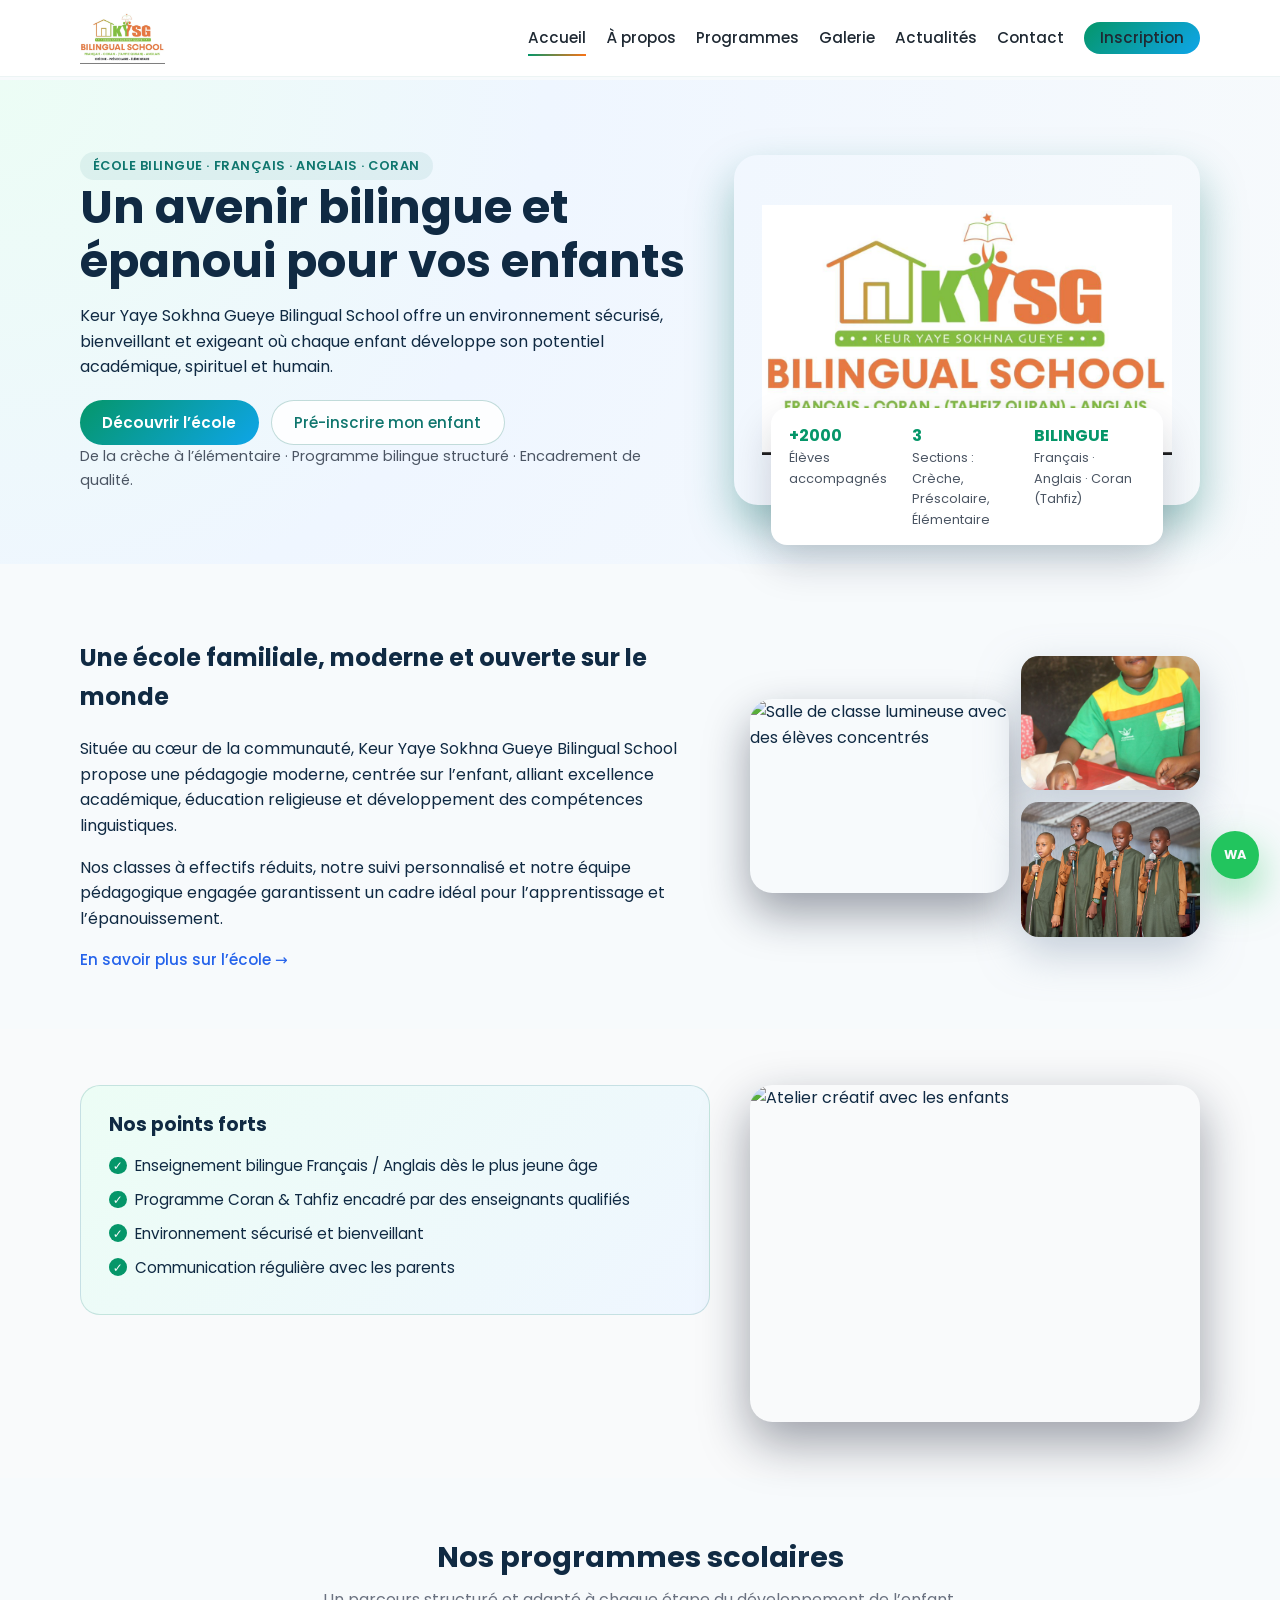
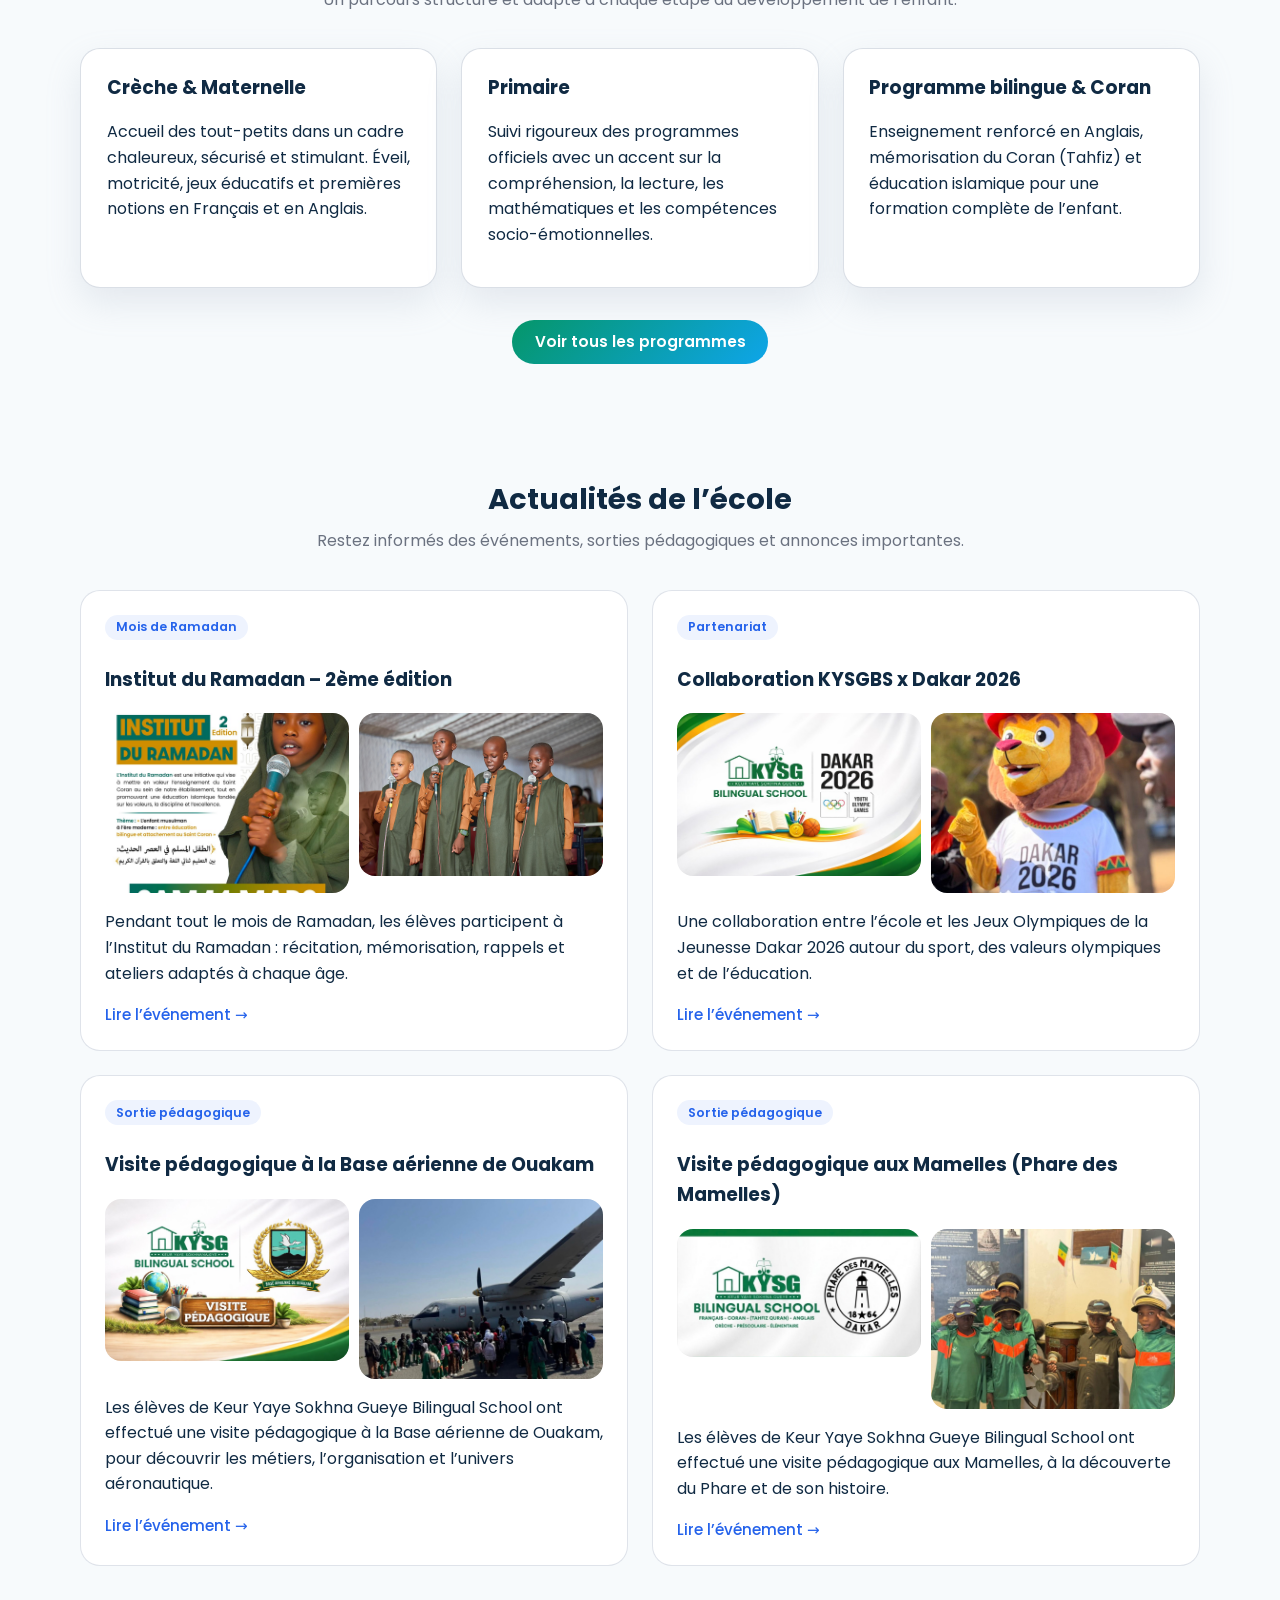
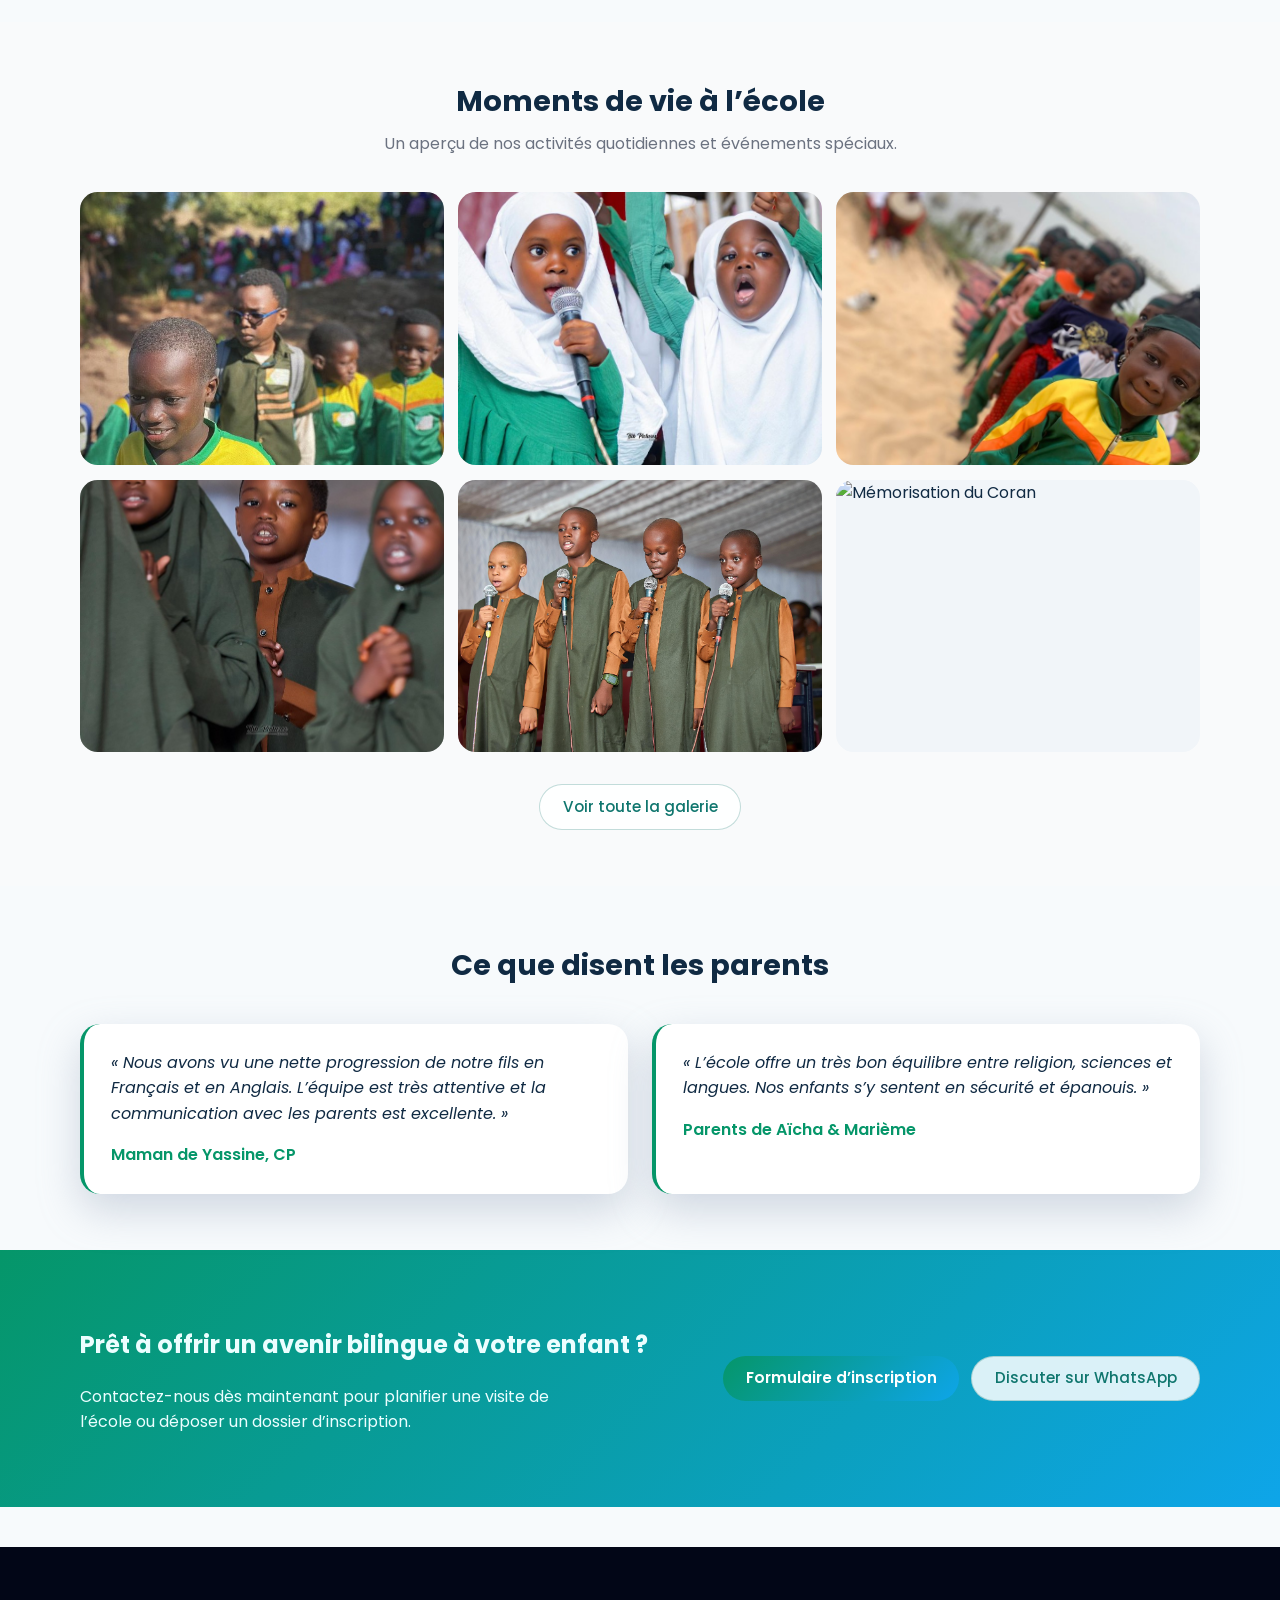
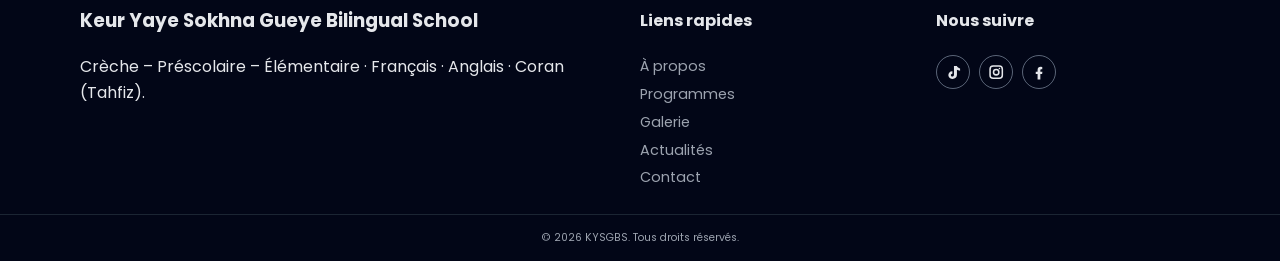
==== index.html @ 9c35659f "first commit" ====
<!DOCTYPE html>
<html lang="fr">
<head>
  <meta charset="UTF-8" />
  <meta name="viewport" content="width=device-width, initial-scale=1" />
  <title>KYSGBS - Accueil</title>
  <link rel="stylesheet" href="style.css" />
  <link rel="preconnect" href="https://fonts.googleapis.com" />
  <link rel="preconnect" href="https://fonts.gstatic.com" crossorigin />
  <link href="https://fonts.googleapis.com/css2?family=Poppins:wght@300;400;500;600;700&display=swap" rel="stylesheet" />
</head>
<body>
  <header class="site-header">
    <div class="container header-inner">
      <a href="index.html" class="logo">
        <img src="WhatsApp Image 2026-01-15 at 08.58.23.jpeg" alt="Logo Keur Yaye Sokhna Gueye Bilingual School" />
      </a>
      <button class="nav-toggle" aria-label="Ouvrir le menu principal">
        <span></span>
        <span></span>
        <span></span>
      </button>
      <nav class="main-nav">
        <ul>
          <li><a href="index.html" class="active">Accueil</a></li>
          <li><a href="about.html">À propos</a></li>
          <li><a href="programmes.html">Programmes</a></li>
          <li><a href="gallery.html">Galerie</a></li>
          <li><a href="news.html">Actualités</a></li>
          <li><a href="contact.html">Contact</a></li>
          <li><a href="contact.html#inscription" class="btn btn-small">Inscription</a></li>
        </ul>
      </nav>
    </div>
  </header>

  <main>
    <section class="hero">
      <div class="container hero-grid">
        <div class="hero-text">
          <span class="badge">École bilingue · Français · Anglais · Coran</span>
          <h1>Un avenir bilingue et épanoui pour vos enfants</h1>
          <p>
            Keur Yaye Sokhna Gueye Bilingual School offre un environnement sécurisé,
            bienveillant et exigeant où chaque enfant développe son potentiel académique,
            spirituel et humain.
          </p>
          <div class="hero-actions">
            <a href="about.html" class="btn">Découvrir l’école</a>
            <a href="contact.html#inscription" class="btn-outline">Pré-inscrire mon enfant</a>
          </div>
          <p class="hero-sub">
            De la crèche à l’élémentaire · Programme bilingue structuré · Encadrement de qualité.
          </p>
        </div>
        <div class="hero-image-card">
          <div class="hero-image"></div>
          <div class="hero-stats">
            <div>
              <strong>+2000</strong>
              <span>Élèves accompagnés</span>
            </div>
            <div>
              <strong>3</strong>
              <span>Sections : Crèche, Préscolaire, Élémentaire</span>
            </div>
            <div>
              <strong>BILINGUE</strong>
              <span>Français · Anglais · Coran (Tahfiz)</span>
            </div>
          </div>
        </div>
      </div>
    </section>

    <section class="section" id="about-preview">
      <div class="container grid-2 about-home">
        <div class="about-text">
          <h2>Une école familiale, moderne et ouverte sur le monde</h2>
          <p>
            Située au cœur de la communauté, Keur Yaye Sokhna Gueye Bilingual School propose
            une pédagogie moderne, centrée sur l’enfant, alliant excellence académique,
            éducation religieuse et développement des compétences linguistiques.
          </p>
          <p>
            Nos classes à effectifs réduits, notre suivi personnalisé et notre équipe pédagogique
            engagée garantissent un cadre idéal pour l’apprentissage et l’épanouissement.
          </p>
          <a href="about.html" class="text-link">En savoir plus sur l’école →</a>
        </div>
        <div class="about-media">
          <div class="about-photo-main">
            <img src="Vintage.png" alt="Salle de classe lumineuse avec des élèves concentrés" />
          </div>
          <div class="about-photo-stack">
            <img src="iconic.jpg" alt="Enfants jouant dans la cour de l’école" />
            <img src="conf.jpg" alt="Séance de mémorisation du Coran avec les élèves" />
          </div>
        </div>
      </div>
    </section>

    <section class="section light" id="highlights">
      <div class="container grid-2">
        <div class="highlight-card">
          <h3>Nos points forts</h3>
          <ul class="check-list">
            <li>Enseignement bilingue Français / Anglais dès le plus jeune âge</li>
            <li>Programme Coran & Tahfiz encadré par des enseignants qualifiés</li>
            <li>Environnement sécurisé et bienveillant</li>
            <li>Communication régulière avec les parents</li>
          </ul>
        </div>
        <div class="highlights-photos">
          <img src="graduation.png" alt="Atelier créatif avec les enfants" />
        </div>
      </div>
    </section>

    <section class="section" id="programmes">
      <div class="container">
        <header class="section-header">
          <h2>Nos programmes scolaires</h2>
          <p>Un parcours structuré et adapté à chaque étape du développement de l’enfant.</p>
        </header>
        <div class="cards-grid">
          <article class="card">
            <h3>Crèche & Maternelle</h3>
            <p>
              Accueil des tout-petits dans un cadre chaleureux, sécurisé et stimulant.
              Éveil, motricité, jeux éducatifs et premières notions en Français et en Anglais.
            </p>
          </article>
          <article class="card">
            <h3>Primaire</h3>
            <p>
              Suivi rigoureux des programmes officiels avec un accent sur la compréhension,
              la lecture, les mathématiques et les compétences socio-émotionnelles.
            </p>
          </article>
          <article class="card">
            <h3>Programme bilingue & Coran</h3>
            <p>
              Enseignement renforcé en Anglais, mémorisation du Coran (Tahfiz) et éducation
              islamique pour une formation complète de l’enfant.
            </p>
          </article>
        </div>
        <div class="section-cta">
          <a href="programmes.html" class="btn">Voir tous les programmes</a>
        </div>
      </div>
    </section>

    <section class="section" id="news">
      <div class="container">
        <header class="section-header">
          <h2>Actualités de l’école</h2>
          <p>Restez informés des événements, sorties pédagogiques et annonces importantes.</p>
        </header>
        <div class="news-grid" id="news-list" aria-live="polite"></div>
      </div>
    </section>

    <section class="section light" id="galerie">
      <div class="container">
        <header class="section-header">
          <h2>Moments de vie à l’école</h2>
          <p>Un aperçu de nos activités quotidiennes et événements spéciaux.</p>
        </header>
        <div class="gallery-preview gallery-preview--more">
          <figure class="gallery-card">
            <img class="gallery-img" src="assets/galerie-eleves-sortie-exterieur.png" alt="Élèves en sortie scolaire en plein air" loading="lazy" decoding="async" />
          </figure>
          <figure class="gallery-card">
            <img class="gallery-img" src="assets/galerie-recitation-conference-coran.png" alt="Récitation coranique – conférence Saint-Coran" loading="lazy" decoding="async" />
          </figure>
          <figure class="gallery-card">
            <img class="gallery-img" src="assets/galerie-eleves-sortie-plage.png" alt="Élèves lors d’une sortie à la plage" loading="lazy" decoding="async" />
          </figure>
          <figure class="gallery-card">
            <img class="gallery-img" src="assets/galerie-trois-enfants-recitation.png" alt="Trois élèves en récitation" loading="lazy" decoding="async" />
          </figure>
          <figure class="gallery-card">
            <img class="gallery-img" src="conf.jpg" alt="Séance Coran à KYSGBS" loading="lazy" decoding="async" />
          </figure>
          <figure class="gallery-card">
            <img class="gallery-img" src="one (5).png" alt="Mémorisation du Coran" loading="lazy" decoding="async" />
          </figure>
        </div>
        <div class="section-cta">
          <a href="gallery.html" class="btn-outline">Voir toute la galerie</a>
        </div>
      </div>
    </section>

    <section class="section" id="testimonials">
      <div class="container">
        <header class="section-header">
          <h2>Ce que disent les parents</h2>
        </header>
        <div class="testimonials-grid">
          <article class="testimonial">
            <p>
              « Nous avons vu une nette progression de notre fils en Français et en Anglais.
              L’équipe est très attentive et la communication avec les parents est excellente. »
            </p>
            <span class="author">Maman de Yassine, CP</span>
          </article>
          <article class="testimonial">
            <p>
              « L’école offre un très bon équilibre entre religion, sciences et langues.
              Nos enfants s’y sentent en sécurité et épanouis. »
            </p>
            <span class="author">Parents de Aïcha & Marième</span>
          </article>
        </div>
      </div>
    </section>

    <section class="section highlight" id="cta-inscription">
      <div class="container cta-flex">
        <div>
          <h2>Prêt à offrir un avenir bilingue à votre enfant&nbsp;?</h2>
          <p>
            Contactez-nous dès maintenant pour planifier une visite de l’école ou déposer un dossier
            d’inscription.
          </p>
        </div>
        <div class="cta-actions">
          <a href="contact.html#inscription" class="btn">Formulaire d’inscription</a>
          <a href="https://wa.me/221772864894" class="btn-outline" target="_blank" rel="noopener">
            Discuter sur WhatsApp
          </a>
        </div>
      </div>
    </section>
  </main>

  <footer class="site-footer">
    <div class="container footer-grid">
      <div>
        <h3>Keur Yaye Sokhna Gueye Bilingual School</h3>
        <p>
          Crèche – Préscolaire – Élémentaire · Français · Anglais · Coran (Tahfiz).
        </p>
      </div>
      <div>
        <h4>Liens rapides</h4>
        <ul class="footer-links">
          <li><a href="about.html">À propos</a></li>
          <li><a href="programmes.html">Programmes</a></li>
          <li><a href="gallery.html">Galerie</a></li>
          <li><a href="news.html">Actualités</a></li>
          <li><a href="contact.html">Contact</a></li>
        </ul>
      </div>
      <div>
        <h4>Nous suivre</h4>
        <div class="social-links">
          <a href="#" aria-label="TikTok">
            <svg viewBox="0 0 24 24" aria-hidden="true">
              <path d="M16.5 3.5c.6 1.1 1.5 2 2.5 2.7.7.5 1.4.8 2 .9v3.1c-.9-.1-1.8-.3-2.6-.7-.5-.2-1-.5-1.5-.8v6.7c0 3.2-2.4 5.4-5.7 5.4-1.3 0-2.4-.3-3.3-.9-1.4-.9-2.2-2.4-2.2-4.2 0-2.7 2-4.8 4.9-5h.4v3.1l-.2.1c-1.1.1-1.9.9-1.9 1.9 0 .6.3 1.1.7 1.4.3.2.7.3 1.2.3 1.3 0 2.2-.9 2.2-2.3V4h3.5z" />
            </svg>
          </a>
          <a href="#" aria-label="Instagram">
            <svg viewBox="0 0 24 24" aria-hidden="true">
              <path d="M8 3h8a5 5 0 0 1 5 5v8a5 5 0 0 1-5 5H8a5 5 0 0 1-5-5V8a5 5 0 0 1 5-5zm0 2a3 3 0 0 0-3 3v8a3 3 0 0 0 3 3h8a3 3 0 0 0 3-3V8a3 3 0 0 0-3-3H8zm4 2.5A4.5 4.5 0 1 1 7.5 12 4.5 4.5 0 0 1 12 7.5zm0 2A2.5 2.5 0 1 0 14.5 12 2.5 2.5 0 0 0 12 9.5zm4.25-3.25a1 1 0 1 1-1 1 1 1 0 0 1 1-1z" />
            </svg>
          </a>
          <a href="#" aria-label="Facebook">
            <svg viewBox="0 0 24 24" aria-hidden="true">
              <path d="M13.5 21.5v-7h2.3l.4-3h-2.7v-2c0-.9.3-1.5 1.6-1.5H16V5.2A20.6 20.6 0 0 0 13.9 5c-2.4 0-4 1.5-4 4.1v2.4H7.5v3h2.4v7z" />
            </svg>
          </a>
        </div>
      </div>
    </div>
    <div class="footer-bottom">
      <small>© <span id="year"></span> KYSGBS. Tous droits réservés.</small>
    </div>
  </footer>

  <a href="https://wa.me/221772864894" class="whatsapp-floating" target="_blank" rel="noopener" aria-label="WhatsApp">
    WA
  </a>

  <script src="script.js"></script>
</body>
</html>
---- style.css ----
*,
*::before,
*::after {
  box-sizing: border-box;
}

html,
body {
  margin: 0;
  padding: 0;
}

body {
  font-family: "Poppins", system-ui, -apple-system, BlinkMacSystemFont, "Segoe UI",
    sans-serif;
  color: #102a43;
  background-color: #f7fafc;
  line-height: 1.6;
}

img {
  max-width: 100%;
  display: block;
}

a {
  color: inherit;
  text-decoration: none;
}

.container {
  width: min(1120px, 100% - 3rem);
  margin-inline: auto;
}

.site-header {
  position: fixed;
  inset-inline: 0;
  top: 0;
  z-index: 50;
  background: rgba(255, 255, 255, 0.96);
  backdrop-filter: blur(12px);
  border-bottom: 1px solid rgba(15, 118, 110, 0.08);
}

.header-inner {
  display: flex;
  align-items: center;
  justify-content: space-between;
  gap: 1.5rem;
  padding-block: 0.75rem;
}

.logo img {
  height: 52px;
  object-fit: contain;
}

.main-nav ul {
  display: flex;
  align-items: center;
  gap: 1.25rem;
  list-style: none;
  margin: 0;
  padding: 0;
}

.main-nav a {
  font-size: 0.95rem;
  font-weight: 500;
  color: #1f2933;
  padding-block: 0.25rem;
  position: relative;
}

.main-nav a::after {
  content: "";
  position: absolute;
  left: 0;
  bottom: -0.25rem;
  width: 0;
  height: 2px;
  background: linear-gradient(90deg, #059669, #f97316);
  transition: width 0.2s ease;
}

.main-nav a:hover::after,
.main-nav a.active::after {
  width: 100%;
}

.btn {
  display: inline-flex;
  align-items: center;
  justify-content: center;
  padding: 0.6rem 1.4rem;
  border-radius: 999px;
  border: none;
  background: linear-gradient(135deg, #059669, #0ea5e9);
  color: #fff;
  font-weight: 600;
  font-size: 0.95rem;
  cursor: pointer;
  transition: transform 0.15s ease, box-shadow 0.15s ease, filter 0.15s ease;
}

.btn:hover {
  transform: translateY(-1px);
  box-shadow: 0 10px 25px rgba(15, 118, 110, 0.25);
  filter: brightness(1.03);
}

.btn-outline {
  display: inline-flex;
  align-items: center;
  justify-content: center;
  padding: 0.6rem 1.4rem;
  border-radius: 999px;
  border: 1px solid rgba(15, 118, 110, 0.25);
  background: rgba(255, 255, 255, 0.85);
  color: #0f766e;
  font-weight: 500;
  font-size: 0.95rem;
  cursor: pointer;
  transition: background 0.15s ease, color 0.15s ease, border-color 0.15s ease,
    box-shadow 0.15s ease;
}

.btn-outline:hover {
  background: #ecfdf5;
  border-color: #059669;
  box-shadow: 0 8px 18px rgba(15, 118, 110, 0.2);
}

.btn-small {
  padding-inline: 1rem;
  padding-block: 0.45rem;
  font-size: 0.85rem;
}

main {
  padding-top: 80px;
}

.hero {
  padding-block: 4.5rem 3.5rem;
  background: radial-gradient(circle at top left, #ecfdf5 0, #eff6ff 40%, #f7fafc 100%);
}

.hero-grid {
  display: grid;
  grid-template-columns: minmax(0, 1.3fr) minmax(0, 1fr);
  gap: 3rem;
  align-items: center;
}

.hero-text h1 {
  font-size: clamp(2.1rem, 3vw + 1rem, 2.9rem);
  line-height: 1.15;
  margin: 0 0 1rem;
}

.hero-text p {
  margin: 0 0 1rem;
}

.badge {
  display: inline-flex;
  align-items: center;
  gap: 0.35rem;
  padding: 0.25rem 0.8rem;
  border-radius: 999px;
  background: rgba(15, 118, 110, 0.08);
  color: #0f766e;
  font-size: 0.8rem;
  font-weight: 600;
  text-transform: uppercase;
  letter-spacing: 0.04em;
}

.hero-actions {
  display: flex;
  flex-wrap: wrap;
  gap: 0.75rem;
  margin-top: 1.25rem;
}

.hero-sub {
  font-size: 0.9rem;
  color: #4b5563;
  margin-top: 0.75rem;
}

.hero-image-card {
  position: relative;
}

.hero-image {
  border-radius: 1.5rem;
  background-image: url("WhatsApp Image 2026-01-15 at 08.58.23.jpeg");
  background-size: 88% auto;
  background-position: center;
  background-repeat: no-repeat;
  aspect-ratio: 4 / 3;
  box-shadow: 0 22px 45px rgba(15, 118, 110, 0.4);
}

.hero-stats {
  position: absolute;
  left: 8%;
  right: 8%;
  bottom: -2.5rem;
  display: grid;
  grid-template-columns: repeat(3, minmax(0, 1fr));
  gap: 0.75rem;
  padding: 0.9rem 1.1rem;
  border-radius: 1rem;
  background: #fff;
  box-shadow: 0 18px 40px rgba(15, 23, 42, 0.18);
  font-size: 0.8rem;
}

.hero-stats strong {
  display: block;
  font-size: 1rem;
  color: #059669;
}

.hero-stats span {
  color: #4b5563;
}

.section {
  padding-block: 3.5rem;
}

.section.light {
  background: #f9fafb;
}

.section.highlight {
  background: linear-gradient(135deg, #059669, #0ea5e9);
  color: #ecfeff;
}

.section-header {
  text-align: center;
  margin-bottom: 2.25rem;
}

.section-header h2 {
  margin: 0 0 0.4rem;
  font-size: 1.8rem;
}

.section-header p {
  margin: 0;
  color: #6b7280;
}

.section.highlight .section-header p {
  color: rgba(240, 249, 255, 0.9);
}

.grid-2 {
  display: grid;
  grid-template-columns: minmax(0, 1.4fr) minmax(0, 1fr);
  gap: 2.5rem;
  align-items: start;
}

.about-home {
  align-items: center;
}

.about-text {
  order: 1;
}

.about-media {
  order: 2;
  display: grid;
  grid-template-columns: minmax(0, 1.3fr) minmax(0, 0.9fr);
  gap: 0.75rem;
  align-items: center;
}

.about-photo-main img {
  width: 100%;
  border-radius: 1.4rem;
  object-fit: cover;
  aspect-ratio: 4 / 3;
  box-shadow: 0 20px 45px rgba(15, 23, 42, 0.4);
}

.about-photo-stack {
  display: grid;
  gap: 0.75rem;
}

.about-photo-stack img {
  width: 100%;
  border-radius: 1.1rem;
  object-fit: cover;
  aspect-ratio: 4 / 3;
  box-shadow: 0 16px 40px rgba(148, 163, 184, 0.5);
}

.highlight-card {
  padding: 1.5rem 1.75rem;
  border-radius: 1.25rem;
  background: linear-gradient(135deg, #ecfdf5, #eff6ff);
  border: 1px solid rgba(15, 118, 110, 0.18);
}

.highlight-card h3 {
  margin-top: 0;
  margin-bottom: 0.9rem;
}

.check-list {
  list-style: none;
  margin: 0;
  padding: 0;
}

.check-list li {
  position: relative;
  padding-left: 1.6rem;
  margin-bottom: 0.6rem;
  font-size: 0.95rem;
}

.check-list li::before {
  content: "✓";
  position: absolute;
  left: 0;
  top: 0.15rem;
  width: 1.1rem;
  height: 1.1rem;
  border-radius: 999px;
  background: #059669;
  color: #f9fafb;
  font-size: 0.75rem;
  display: flex;
  align-items: center;
  justify-content: center;
}

.cards-grid {
  display: grid;
  grid-template-columns: repeat(3, minmax(0, 1fr));
  gap: 1.5rem;
}

.highlights-photos img {
  width: 100%;
  border-radius: 1.4rem;
  object-fit: cover;
  aspect-ratio: 4 / 3;
  box-shadow: 0 20px 50px rgba(15, 23, 42, 0.4);
}

.card {
  padding: 1.5rem 1.6rem;
  border-radius: 1.25rem;
  background: #fff;
  border: 1px solid rgba(148, 163, 184, 0.35);
  box-shadow: 0 15px 35px rgba(148, 163, 184, 0.2);
  transition: transform 0.18s ease, box-shadow 0.18s ease, border-color 0.18s ease;
}

.card:hover {
  transform: translateY(-4px);
  border-color: #059669;
  box-shadow: 0 20px 50px rgba(15, 118, 110, 0.28);
}

.card h3 {
  margin-top: 0;
  margin-bottom: 0.5rem;
}

.news-grid {
  display: grid;
  grid-template-columns: repeat(2, minmax(0, 1fr));
  gap: 1.5rem;
}

.news-card {
  padding: 1.4rem 1.5rem;
  border-radius: 1.25rem;
  background: #fff;
  border: 1px solid rgba(148, 163, 184, 0.3);
  transition: transform 0.16s ease, box-shadow 0.16s ease;
}

.news-image {
  width: 100%;
  border-radius: 1rem;
  margin: 0.65rem 0 0.85rem;
  object-fit: cover;
  max-height: 220px;
}

.news-images {
  display: grid;
  grid-template-columns: repeat(2, minmax(0, 1fr));
  gap: 0.6rem;
  margin: 0.65rem 0 0.85rem;
}

.news-images .news-image {
  margin: 0;
  max-height: 180px;
}

.news-card:hover {
  transform: translateY(-3px);
  box-shadow: 0 18px 40px rgba(148, 163, 184, 0.4);
}

.news-date {
  display: inline-flex;
  padding: 0.15rem 0.7rem;
  border-radius: 999px;
  background: rgba(37, 99, 235, 0.08);
  color: #2563eb;
  font-size: 0.78rem;
  font-weight: 600;
  margin-bottom: 0.4rem;
}

.gallery-preview {
  display: grid;
  grid-template-columns: repeat(4, minmax(0, 1fr));
  gap: 0.9rem;
}

.gallery-preview--more {
  grid-template-columns: repeat(3, minmax(0, 1fr));
}

.gallery-item {
  aspect-ratio: 4 / 3;
  border-radius: 1rem;
  background: linear-gradient(135deg, #22c55e, #0ea5e9);
  position: relative;
  overflow: hidden;
  cursor: pointer;
  transform-origin: center;
  transition: transform 0.2s ease, box-shadow 0.2s ease, filter 0.2s ease;
}

.gallery-item::after {
  content: "";
  position: absolute;
  inset: 0;
  background-image: radial-gradient(circle at 30% 20%, rgba(255, 255, 255, 0.5), transparent),
    radial-gradient(circle at 70% 80%, rgba(255, 237, 213, 0.7), transparent);
  mix-blend-mode: screen;
}

.gallery-item:hover {
  transform: translateY(-4px) scale(1.02);
  box-shadow: 0 18px 45px rgba(15, 23, 42, 0.4);
  filter: saturate(1.1);
}

.testimonials-grid {
  display: grid;
  grid-template-columns: repeat(2, minmax(0, 1fr));
  gap: 1.5rem;
}

.testimonial {
  padding: 1.6rem 1.7rem;
  border-radius: 1.25rem;
  background: #fff;
  border-left: 4px solid #059669;
  box-shadow: 0 16px 40px rgba(148, 163, 184, 0.4);
}

.testimonial p {
  margin-top: 0;
  font-style: italic;
}

.testimonial .author {
  display: block;
  margin-top: 0.6rem;
  font-weight: 600;
  color: #059669;
}

.cta-flex {
  display: flex;
  align-items: center;
  justify-content: space-between;
  gap: 1.5rem;
}

.cta-flex p {
  max-width: 32rem;
}

.cta-actions {
  display: flex;
  flex-wrap: wrap;
  gap: 0.75rem;
}

.section-cta {
  margin-top: 2rem;
  text-align: center;
}

.site-footer {
  background: #020617;
  color: #e5e7eb;
  padding-top: 2.5rem;
  margin-top: 2.5rem;
}

.footer-grid {
  display: grid;
  grid-template-columns: minmax(0, 2fr) repeat(2, minmax(0, 1fr));
  gap: 2rem;
  padding-bottom: 1.5rem;
}

.footer-links {
  list-style: none;
  padding: 0;
  margin: 0;
  font-size: 0.9rem;
}

.footer-links li + li {
  margin-top: 0.3rem;
}

.footer-links a {
  color: #9ca3af;
}

.footer-links a:hover {
  color: #f97316;
}

.social-links {
  display: flex;
  gap: 0.6rem;
}

.social-links a {
  width: 2.1rem;
  height: 2.1rem;
  border-radius: 999px;
  border: 1px solid rgba(148, 163, 184, 0.6);
  display: flex;
  align-items: center;
  justify-content: center;
  color: #e5e7eb;
  transition: background 0.15s ease, color 0.15s ease, border-color 0.15s ease;
}

.social-links a:hover {
  background: linear-gradient(135deg, #059669, #f97316);
  color: #fff;
  border-color: transparent;
}

.social-links svg {
  width: 1.15rem;
  height: 1.15rem;
  fill: currentColor;
}

.footer-bottom {
  border-top: 1px solid rgba(31, 41, 55, 0.9);
  padding-block: 0.8rem;
  text-align: center;
  font-size: 0.8rem;
  color: #9ca3af;
}

.whatsapp-floating {
  position: fixed;
  right: 1.3rem;
  bottom: 1.3rem;
  width: 3rem;
  height: 3rem;
  border-radius: 999px;
  background: #22c55e;
  color: #f9fafb;
  display: flex;
  align-items: center;
  justify-content: center;
  font-weight: 700;
  font-size: 0.8rem;
  box-shadow: 0 18px 40px rgba(34, 197, 94, 0.5);
  z-index: 60;
}

.whatsapp-floating:hover {
  filter: brightness(1.03);
}

.page-hero {
  padding-block: 4rem 2.5rem;
  background: radial-gradient(circle at top left, #ecfdf5, #eff6ff 45%, #f9fafb 100%);
}

.page-hero h1 {
  margin: 0 0 0.75rem;
  font-size: 2rem;
}

.lead {
  margin: 0;
  max-width: 38rem;
  color: #4b5563;
}

.eyebrow {
  text-transform: uppercase;
  letter-spacing: 0.14em;
  font-size: 0.76rem;
  font-weight: 600;
  color: #059669;
  margin-bottom: 0.5rem;
}

.team-grid {
  display: grid;
  grid-template-columns: repeat(4, minmax(0, 1fr));
  gap: 1.25rem;
}

.team-card {
  padding: 1.3rem 1.4rem;
  border-radius: 1.1rem;
  background: #fff;
  border: 1px solid rgba(148, 163, 184, 0.4);
}

.programme-block {
  padding: 1.7rem 1.8rem;
  border-radius: 1.25rem;
  background: #fff;
  border: 1px solid rgba(148, 163, 184, 0.4);
  box-shadow: 0 16px 40px rgba(148, 163, 184, 0.4);
  margin-bottom: 1.8rem;
}

.programme-header {
  display: flex;
  align-items: center;
  justify-content: space-between;
  gap: 1rem;
  margin-bottom: 0.8rem;
}

.programme-header h2 {
  margin: 0;
}

.tag {
  display: inline-flex;
  align-items: center;
  justify-content: center;
  padding: 0.15rem 0.7rem;
  border-radius: 999px;
  border: 1px solid rgba(37, 99, 235, 0.3);
  font-size: 0.78rem;
  color: #2563eb;
  background: rgba(239, 246, 255, 0.9);
}

.tag-accent {
  border-color: rgba(249, 115, 22, 0.65);
  color: #f97316;
  background: rgba(255, 247, 237, 0.95);
}

.bullet-list {
  list-style: disc;
  padding-left: 1.2rem;
  margin: 0.6rem 0 0;
  font-size: 0.95rem;
}

.gallery-grid {
  display: grid;
  grid-template-columns: repeat(3, minmax(0, 1fr));
  gap: 1.2rem;
}

.gallery-card {
  margin: 0;
}

.gallery-img {
  width: 100%;
  height: 100%;
  aspect-ratio: 4 / 3;
  border-radius: 1.1rem;
  background: #f1f5f9;
  position: relative;
  overflow: hidden;
  cursor: pointer;
  transition: transform 210ms ease, box-shadow 210ms ease;
  object-fit: cover;
  object-position: center;
}

.gallery-grid--full {
  grid-template-columns: repeat(auto-fill, minmax(220px, 1fr));
}

.gallery-img::after {
  content: none;
}

.gallery-img:hover {
  transform: translateY(-4px) scale(1.02);
  box-shadow: 0 22px 48px rgba(15, 23, 42, 0.45);
}

.gallery-card figcaption {
  margin-top: 0.4rem;
  font-size: 0.9rem;
  color: #4b5563;
}

.blog-layout {
  display: grid;
  grid-template-columns: minmax(0, 2.2fr) minmax(0, 1fr);
  gap: 2.25rem;
}

.blog-card {
  padding: 1.6rem 1.7rem;
  border-radius: 1.25rem;
  background: #fff;
  border: 1px solid rgba(148, 163, 184, 0.4);
  box-shadow: 0 16px 40px rgba(148, 163, 184, 0.4);
}

.blog-card + .blog-card {
  margin-top: 1.6rem;
}

.blog-card h2 {
  margin-top: 0.3rem;
  margin-bottom: 0.7rem;
}

.blog-sidebar .sidebar-card {
  padding: 1.4rem 1.5rem;
  border-radius: 1.1rem;
  background: #f9fafb;
  border: 1px dashed rgba(148, 163, 184, 0.8);
}

.contact-grid {
  display: grid;
  grid-template-columns: minmax(0, 1.25fr) minmax(0, 1fr);
  gap: 2.75rem;
  align-items: start;
}

.contact-info {
  list-style: none;
  padding: 0;
  margin: 0 0 1.2rem;
  font-size: 0.95rem;
}

.contact-info li + li {
  margin-top: 0.25rem;
}

.map-wrapper {
  border-radius: 1.1rem;
  overflow: hidden;
  margin-bottom: 1.5rem;
  box-shadow: 0 18px 40px rgba(148, 163, 184, 0.6);
}

.form {
  display: flex;
  flex-direction: column;
  gap: 0.9rem;
  margin-top: 0.8rem;
}

.form-row {
  display: grid;
  grid-template-columns: repeat(2, minmax(0, 1fr));
  gap: 0.9rem;
}

.form-field {
  display: flex;
  flex-direction: column;
  gap: 0.3rem;
}

.form-field label {
  font-size: 0.86rem;
  font-weight: 500;
  color: #4b5563;
}

input,
textarea,
select {
  font-family: inherit;
  font-size: 0.95rem;
  padding: 0.55rem 0.75rem;
  border-radius: 0.75rem;
  border: 1px solid rgba(148, 163, 184, 0.9);
  background: #f9fafb;
  outline: none;
  transition: border-color 0.15s ease, box-shadow 0.15s ease, background 0.15s ease;
}

input:focus,
textarea:focus,
select:focus {
  border-color: #0ea5e9;
  box-shadow: 0 0 0 1px rgba(14, 165, 233, 0.35);
  background: #fff;
}

.form-success {
  font-size: 0.86rem;
  color: #059669;
}

.text-link {
  font-size: 0.95rem;
  color: #2563eb;
  font-weight: 500;
}

.text-link:hover {
  color: #1d4ed8;
}

.nav-toggle {
  display: none;
  flex-direction: column;
  gap: 0.22rem;
  width: 2rem;
  height: 2rem;
  align-items: center;
  justify-content: center;
  border-radius: 999px;
  border: 1px solid rgba(148, 163, 184, 0.7);
  background: #fff;
}

.nav-toggle span {
  width: 1.1rem;
  height: 2px;
  border-radius: 999px;
  background: #111827;
  transition: transform 0.18s ease, opacity 0.18s ease;
}

.nav-toggle.is-open span:nth-child(1) {
  transform: translateY(4px) rotate(45deg);
}

.nav-toggle.is-open span:nth-child(2) {
  opacity: 0;
}

.nav-toggle.is-open span:nth-child(3) {
  transform: translateY(-4px) rotate(-45deg);
}

@media (max-width: 920px) {
  .hero-grid {
    grid-template-columns: minmax(0, 1fr);
  }

  .hero-image-card {
    max-width: 420px;
    margin-inline: auto;
    margin-top: 0.5rem;
  }

  .hero-stats {
    font-size: 0.78rem;
  }

  .grid-2 {
    grid-template-columns: minmax(0, 1fr);
  }

  .about-media {
    grid-template-columns: minmax(0, 1fr) minmax(0, 1fr);
  }

  .cards-grid {
    grid-template-columns: repeat(2, minmax(0, 1fr));
  }

  .news-grid {
    grid-template-columns: minmax(0, 1fr);
  }

  .gallery-preview {
    grid-template-columns: repeat(2, minmax(0, 1fr));
  }

  .testimonials-grid {
    grid-template-columns: minmax(0, 1fr);
  }

  .team-grid {
    grid-template-columns: repeat(2, minmax(0, 1fr));
  }

  .blog-layout {
    grid-template-columns: minmax(0, 1.8fr) minmax(0, 1.2fr);
  }

  .contact-grid {
    grid-template-columns: minmax(0, 1.4fr) minmax(0, 1.2fr);
  }
}

@media (max-width: 768px) {
  .header-inner {
    padding-block: 0.6rem;
  }

  .logo img {
    height: 46px;
  }

  .nav-toggle {
    display: flex;
  }

  .main-nav {
    position: absolute;
    right: 1.5rem;
    top: 100%;
    margin-top: 0.5rem;
    background: #ffffff;
    border-radius: 0.9rem;
    box-shadow: 0 18px 44px rgba(15, 23, 42, 0.32);
    padding: 0.65rem 0.8rem;
    opacity: 0;
    pointer-events: none;
    transform: translateY(-6px);
    transition: opacity 0.18s ease, transform 0.18s ease;
  }

  .main-nav.is-open {
    opacity: 1;
    pointer-events: auto;
    transform: translateY(0);
  }

  .main-nav ul {
    flex-direction: column;
    align-items: flex-start;
  }

  .main-nav li {
    width: 100%;
  }

  .main-nav a {
    display: block;
    width: 100%;
    padding: 0.25rem 0.4rem;
  }

  .hero {
    padding-top: 3.8rem;
  }

  .hero-grid {
    gap: 2.4rem;
  }

  .section {
    padding-block: 3rem;
  }

  .cards-grid {
    grid-template-columns: minmax(0, 1fr);
  }

  .gallery-preview {
    grid-template-columns: minmax(0, 1fr) minmax(0, 1fr);
  }

  .gallery-grid:not(.gallery-grid--full) {
    grid-template-columns: minmax(0, 1fr) minmax(0, 1fr);
  }

  .gallery-grid.gallery-grid--full {
    grid-template-columns: repeat(auto-fill, minmax(160px, 1fr));
  }

  .blog-layout {
    grid-template-columns: minmax(0, 1fr);
  }

  .blog-sidebar {
    order: -1;
  }

  .contact-grid {
    grid-template-columns: minmax(0, 1fr);
  }

  .form-row {
    grid-template-columns: minmax(0, 1fr);
  }

  .cta-flex {
    flex-direction: column;
    align-items: flex-start;
  }

  .footer-grid {
    grid-template-columns: minmax(0, 1fr) minmax(0, 1fr);
  }
}

@media (max-width: 520px) {
  .container {
    width: min(100% - 2rem, 100%);
  }

  .hero-stats {
    grid-template-columns: minmax(0, 1fr);
  }

  .gallery-preview {
    grid-template-columns: minmax(0, 1fr);
  }

  .team-grid {
    grid-template-columns: minmax(0, 1fr);
  }

  .gallery-grid:not(.gallery-grid--full) {
    grid-template-columns: minmax(0, 1fr);
  }

  .gallery-grid.gallery-grid--full {
    grid-template-columns: minmax(0, 1fr);
  }

  .footer-grid {
    grid-template-columns: minmax(0, 1fr);
  }
}
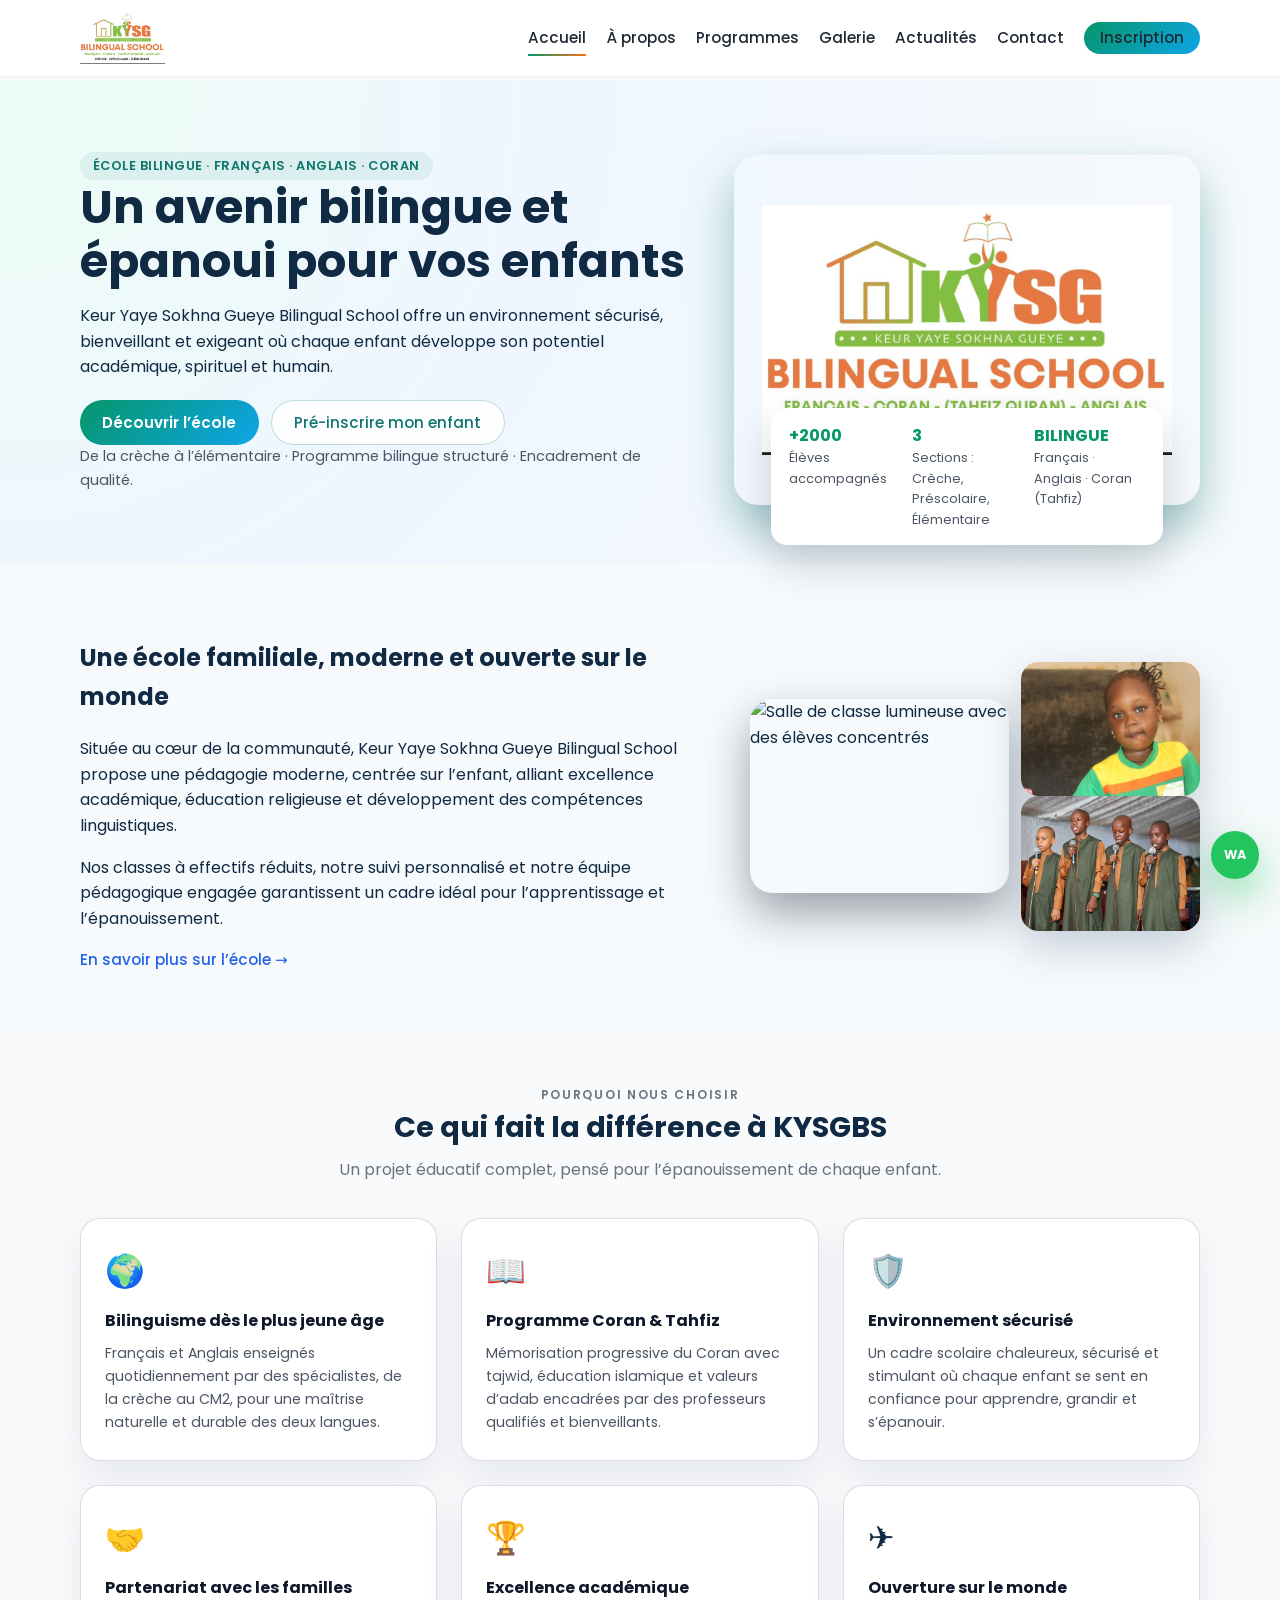
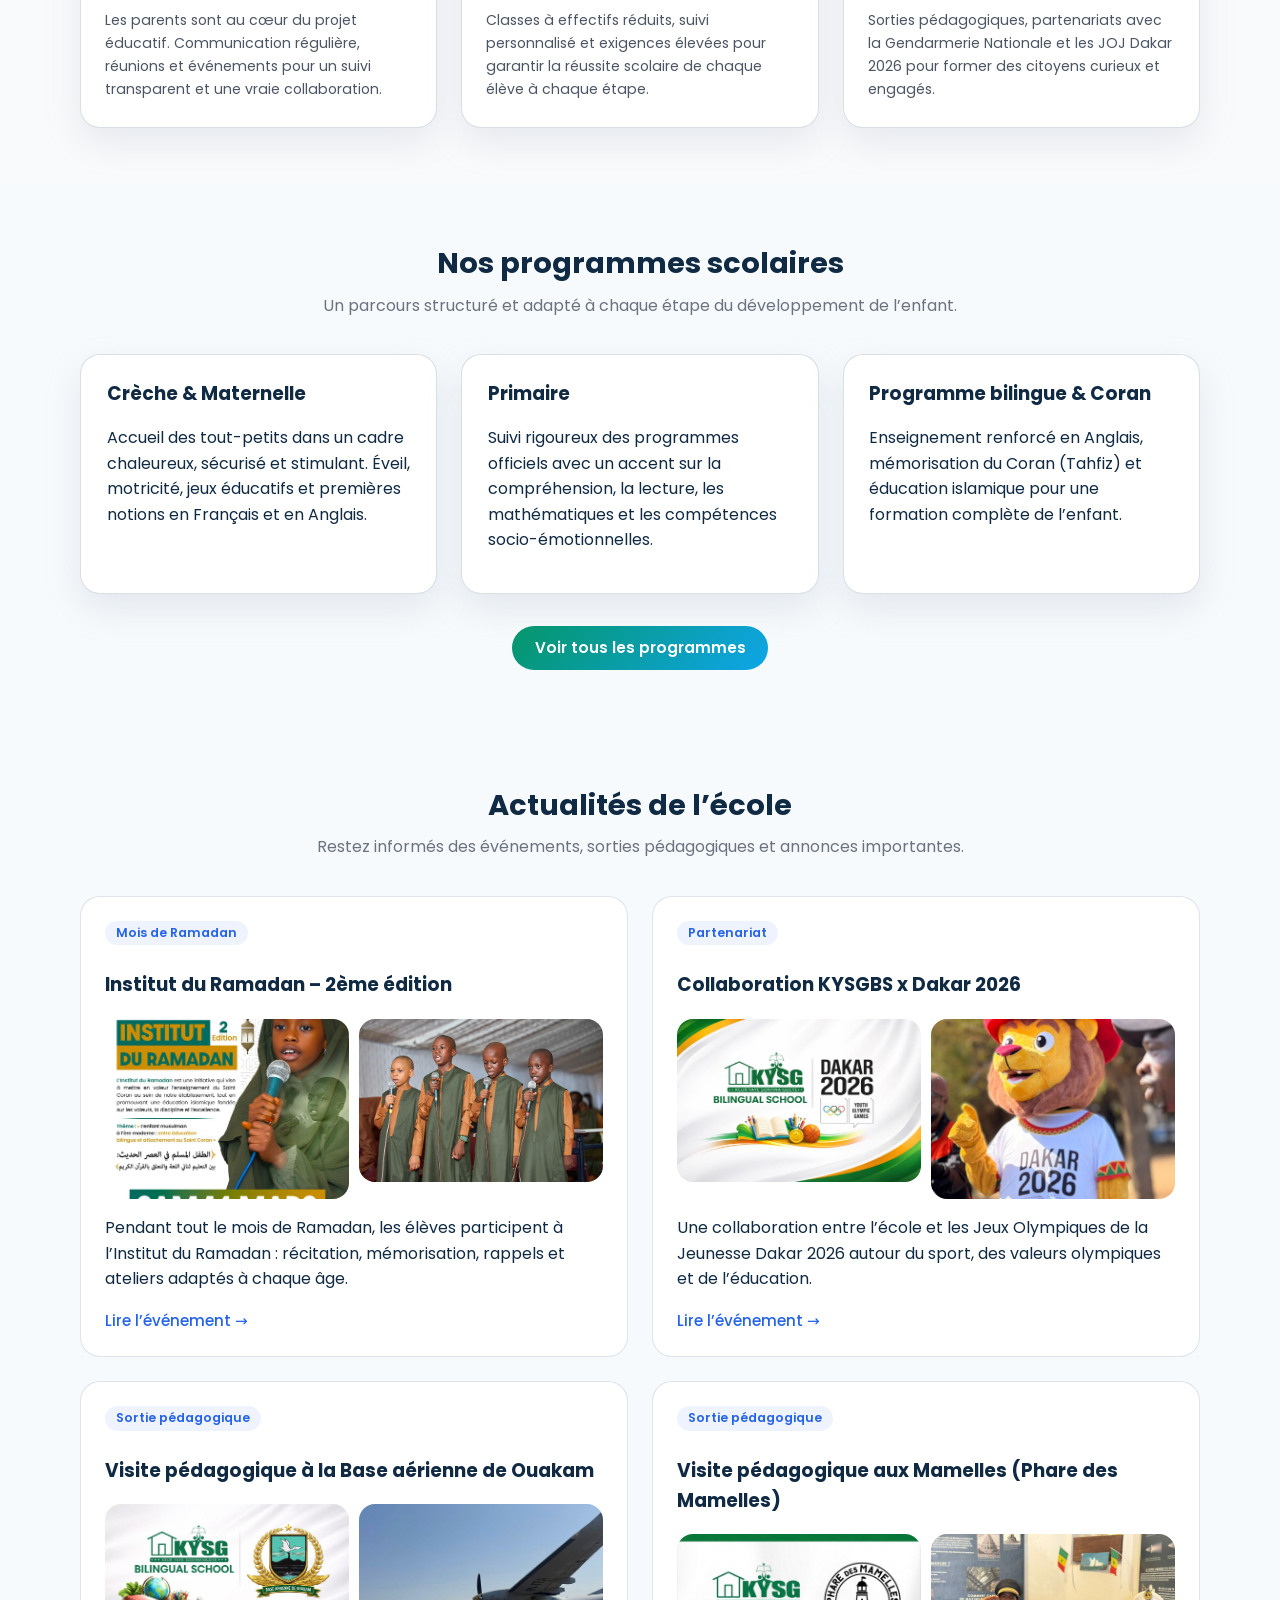
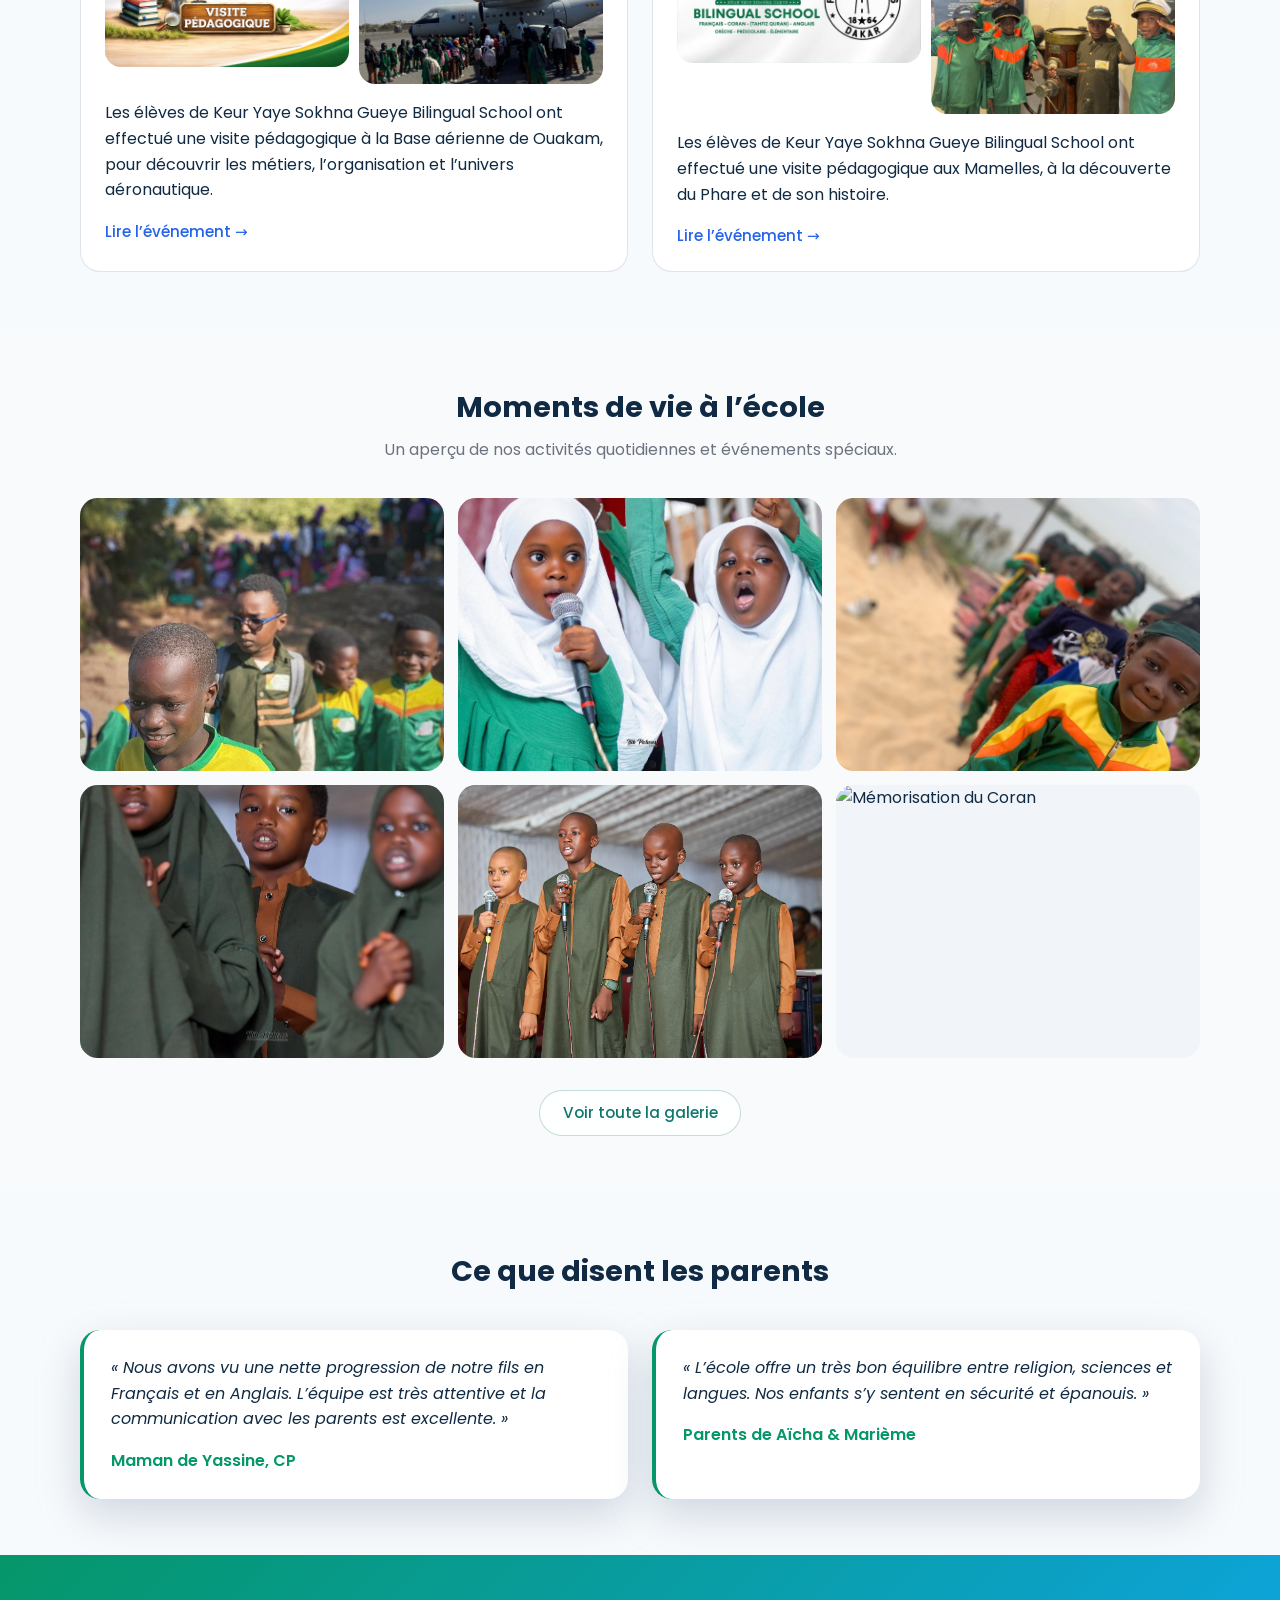
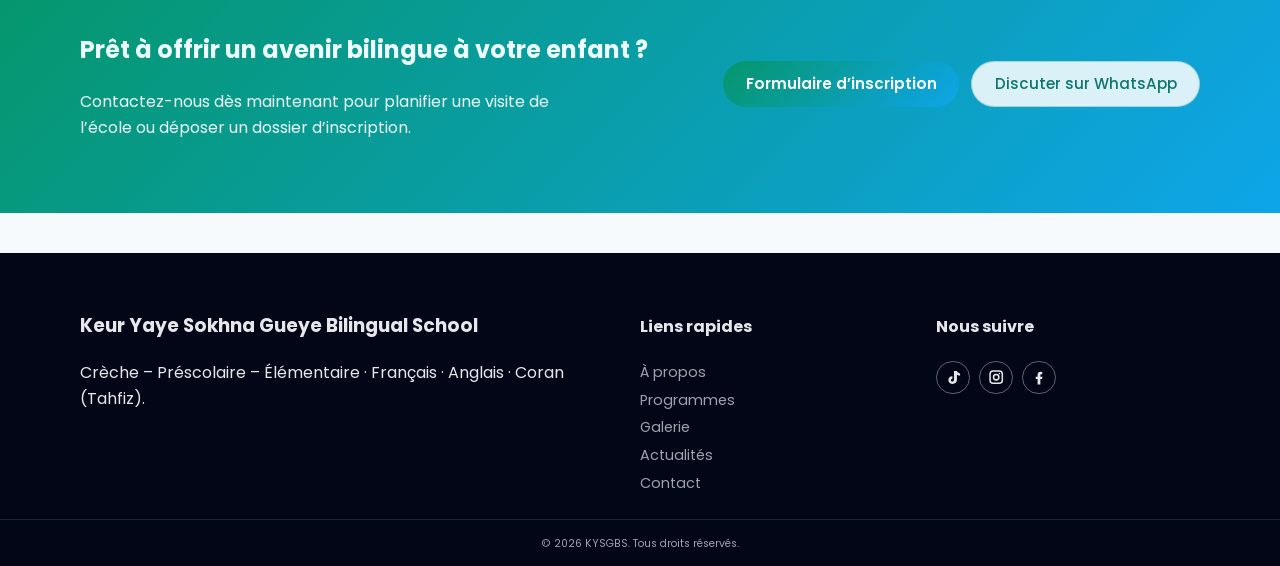
==== commit c8cc7690: "mise à jour" ====
--- a/index.html
+++ b/index.html
@@ -101,18 +101,43 @@
     </section>
 
     <section class="section light" id="highlights">
-      <div class="container grid-2">
-        <div class="highlight-card">
-          <h3>Nos points forts</h3>
-          <ul class="check-list">
-            <li>Enseignement bilingue Français / Anglais dès le plus jeune âge</li>
-            <li>Programme Coran & Tahfiz encadré par des enseignants qualifiés</li>
-            <li>Environnement sécurisé et bienveillant</li>
-            <li>Communication régulière avec les parents</li>
-          </ul>
-        </div>
-        <div class="highlights-photos">
-          <img src="graduation.png" alt="Atelier créatif avec les enfants" />
+      <div class="container">
+        <header class="section-header">
+          <p class="eyebrow">Pourquoi nous choisir</p>
+          <h2>Ce qui fait la différence à KYSGBS</h2>
+          <p>Un projet éducatif complet, pensé pour l’épanouissement de chaque enfant.</p>
+        </header>
+        <div class="highlights-grid">
+          <div class="highlight-item">
+            <div class="highlight-icon">🌍</div>
+            <h3>Bilinguisme dès le plus jeune âge</h3>
+            <p>Français et Anglais enseignés quotidiennement par des spécialistes, de la crèche au CM2, pour une maîtrise naturelle et durable des deux langues.</p>
+          </div>
+          <div class="highlight-item">
+            <div class="highlight-icon">📖</div>
+            <h3>Programme Coran & Tahfiz</h3>
+            <p>Mémorisation progressive du Coran avec tajwid, éducation islamique et valeurs d’adab encadrées par des professeurs qualifiés et bienveillants.</p>
+          </div>
+          <div class="highlight-item">
+            <div class="highlight-icon">🛡️</div>
+            <h3>Environnement sécurisé</h3>
+            <p>Un cadre scolaire chaleureux, sécurisé et stimulant où chaque enfant se sent en confiance pour apprendre, grandir et s’épanouir.</p>
+          </div>
+          <div class="highlight-item">
+            <div class="highlight-icon">🤝</div>
+            <h3>Partenariat avec les familles</h3>
+            <p>Les parents sont au cœur du projet éducatif. Communication régulière, réunions et événements pour un suivi transparent et une vraie collaboration.</p>
+          </div>
+          <div class="highlight-item">
+            <div class="highlight-icon">🏆</div>
+            <h3>Excellence académique</h3>
+            <p>Classes à effectifs réduits, suivi personnalisé et exigences élevées pour garantir la réussite scolaire de chaque élève à chaque étape.</p>
+          </div>
+          <div class="highlight-item">
+            <div class="highlight-icon">✈️</div>
+            <h3>Ouverture sur le monde</h3>
+            <p>Sorties pédagogiques, partenariats avec la Gendarmerie Nationale et les JOJ Dakar 2026 pour former des citoyens curieux et engagés.</p>
+          </div>
         </div>
       </div>
     </section>
--- a/style.css
+++ b/style.css
@@ -220,6 +220,15 @@
   font-size: 0.8rem;
 }
 
+@media (max-width: 520px) {
+  .hero-stats {
+    position: static;
+    margin-top: 1rem;
+    grid-template-columns: repeat(3, minmax(0, 1fr));
+    font-size: 0.75rem;
+  }
+}
+
 .hero-stats strong {
   display: block;
   font-size: 1rem;
@@ -293,17 +302,17 @@
   box-shadow: 0 20px 45px rgba(15, 23, 42, 0.4);
 }
 
-.about-photo-stack {
-  display: grid;
-  gap: 0.75rem;
-}
-
 .about-photo-stack img {
   width: 100%;
   border-radius: 1.1rem;
   object-fit: cover;
   aspect-ratio: 4 / 3;
   box-shadow: 0 16px 40px rgba(148, 163, 184, 0.5);
+  object-position: center top;
+}
+
+.about-photo-stack img:last-child {
+  object-position: center 15%;
 }
 
 .highlight-card {
@@ -643,6 +652,10 @@
   border-radius: 1.1rem;
   background: #fff;
   border: 1px solid rgba(148, 163, 184, 0.4);
+}
+
+.programme-block img {
+  object-position: center 15%;
 }
 
 .programme-block {
@@ -741,20 +754,125 @@
 }
 
 .blog-card {
-  padding: 1.6rem 1.7rem;
+  display: grid;
+  grid-template-columns: 280px minmax(0, 1fr);
+  gap: 0;
   border-radius: 1.25rem;
   background: #fff;
   border: 1px solid rgba(148, 163, 184, 0.4);
   box-shadow: 0 16px 40px rgba(148, 163, 184, 0.4);
+  overflow: hidden;
+  transition: transform 0.18s ease, box-shadow 0.18s ease;
+}
+
+.blog-card:hover {
+  transform: translateY(-4px);
+  box-shadow: 0 24px 56px rgba(15, 23, 42, 0.18);
 }
 
 .blog-card + .blog-card {
-  margin-top: 1.6rem;
+  margin-top: 1.8rem;
+}
+
+.blog-card .news-images {
+  grid-column: 1;
+  grid-row: 1 / 99;
+  margin: 0;
+  display: flex;
+  flex-direction: column;
+  gap: 0;
+  height: 100%;
+}
+
+.blog-card .news-images .news-image {
+  flex: 1;
+  width: 100%;
+  max-height: none;
+  height: 100%;
+  border-radius: 0;
+  object-fit: cover;
+  margin: 0;
+}
+
+.blog-card .blog-card-body {
+  padding: 1.8rem 2rem;
+  display: flex;
+  flex-direction: column;
+  justify-content: center;
+  gap: 0.6rem;
 }
 
 .blog-card h2 {
   margin-top: 0.3rem;
-  margin-bottom: 0.7rem;
+  margin-bottom: 0.5rem;
+  font-size: 1.25rem;
+  line-height: 1.3;
+}
+
+.blog-card p {
+  margin: 0;
+  color: #374151;
+  font-size: 0.95rem;
+  line-height: 1.65;
+}
+
+#all-news-list {
+  display: grid;
+  grid-template-columns: repeat(2, minmax(0, 1fr));
+  gap: 1.8rem;
+}
+
+#all-news-list .blog-card:last-child {
+  margin-bottom: 0;
+}
+
+#all-news-list .blog-card:last-child:nth-child(odd) {
+  grid-column: 1 / -1;
+  grid-template-columns: 340px minmax(0, 1fr);
+  grid-template-rows: auto;
+}
+
+#all-news-list .blog-card:last-child:nth-child(odd) .news-images {
+  height: 320px;
+  max-height: 320px;
+  flex-direction: column;
+}
+
+#all-news-list .blog-card:last-child:nth-child(odd) .news-images .news-image {
+  height: 100%;
+  max-height: 380px;
+  object-position: center;
+}
+
+#all-news-list .blog-card:last-child:nth-child(odd) .blog-card-body {
+  grid-row: 1;
+  padding: 1.8rem 2rem;
+}
+
+#all-news-list .blog-card {
+  grid-template-columns: minmax(0, 1fr);
+  grid-template-rows: 220px auto;
+  margin-top: 0;
+}
+
+#all-news-list .blog-card .news-images {
+  grid-column: 1;
+  grid-row: 1;
+  height: 220px;
+  flex-direction: row;
+  overflow: hidden;
+}
+
+#all-news-list .blog-card .news-images .news-image {
+  height: 220px;
+  max-height: 220px;
+  object-fit: cover;
+  object-position: center top;
+}
+
+#all-news-list .blog-card .blog-card-body {
+  grid-row: 2;
+  padding: 1.4rem 1.5rem;
 }
 
 .blog-sidebar .sidebar-card {
@@ -1020,6 +1138,21 @@
     order: -1;
   }
 
+  .blog-card {
+    grid-template-columns: minmax(0, 1fr);
+  }
+
+  .blog-card .news-images {
+    grid-column: 1;
+    grid-row: auto;
+    flex-direction: row;
+    height: 220px;
+  }
+
+  #all-news-list {
+    grid-template-columns: minmax(0, 1fr);
+  }
+
   .contact-grid {
     grid-template-columns: minmax(0, 1fr);
   }
@@ -1043,8 +1176,13 @@
     width: min(100% - 2rem, 100%);
   }
 
+  .hero-image {
+    background-size: contain;
+  }
+
   .hero-stats {
     grid-template-columns: minmax(0, 1fr);
+    font-size: 0.9rem;
   }
 
   .gallery-preview {
@@ -1068,3 +1206,475 @@
   }
 }
 
+
+/* ===== LIGHTBOX ===== */
+.lightbox-overlay {
+  position: fixed;
+  inset: 0;
+  z-index: 200;
+  background: rgba(0, 0, 0, 0.93);
+  display: flex;
+  align-items: center;
+  justify-content: center;
+  opacity: 0;
+  pointer-events: none;
+  transition: opacity 0.25s ease;
+}
+
+.lightbox-overlay.is-open {
+  opacity: 1;
+  pointer-events: auto;
+}
+
+.lightbox-inner {
+  position: relative;
+  display: flex;
+  align-items: center;
+  justify-content: center;
+  width: 100%;
+  height: 100%;
+  padding: 2rem 4rem;
+}
+
+.lightbox-img {
+  max-width: 100%;
+  max-height: 90vh;
+  border-radius: 0.75rem;
+  object-fit: contain;
+  box-shadow: 0 30px 80px rgba(0, 0, 0, 0.8);
+  user-select: none;
+  transition: opacity 0.2s ease;
+}
+
+.lightbox-img.is-loading {
+  opacity: 0;
+}
+
+.lightbox-caption {
+  position: absolute;
+  bottom: 1.2rem;
+  left: 50%;
+  transform: translateX(-50%);
+  color: rgba(255, 255, 255, 0.75);
+  font-size: 0.85rem;
+  text-align: center;
+  max-width: 60%;
+}
+
+.lightbox-close {
+  position: absolute;
+  top: 1rem;
+  right: 1.2rem;
+  width: 2.4rem;
+  height: 2.4rem;
+  border-radius: 999px;
+  background: rgba(255, 255, 255, 0.12);
+  border: 1px solid rgba(255, 255, 255, 0.2);
+  color: #fff;
+  font-size: 1.3rem;
+  display: flex;
+  align-items: center;
+  justify-content: center;
+  cursor: pointer;
+  transition: background 0.15s ease;
+  line-height: 1;
+}
+
+.lightbox-close:hover {
+  background: rgba(255, 255, 255, 0.25);
+}
+
+.lightbox-btn {
+  position: absolute;
+  top: 50%;
+  transform: translateY(-50%);
+  width: 2.8rem;
+  height: 2.8rem;
+  border-radius: 999px;
+  background: rgba(255, 255, 255, 0.12);
+  border: 1px solid rgba(255, 255, 255, 0.2);
+  color: #fff;
+  font-size: 1.2rem;
+  display: flex;
+  align-items: center;
+  justify-content: center;
+  cursor: pointer;
+  transition: background 0.15s ease, transform 0.15s ease;
+  user-select: none;
+}
+
+.lightbox-btn:hover {
+  background: rgba(255, 255, 255, 0.28);
+  transform: translateY(-50%) scale(1.08);
+}
+
+.lightbox-btn.prev { left: 1rem; }
+.lightbox-btn.next { right: 1rem; }
+
+.lightbox-counter {
+  position: absolute;
+  top: 1.2rem;
+  left: 50%;
+  transform: translateX(-50%);
+  color: rgba(255, 255, 255, 0.6);
+  font-size: 0.8rem;
+  font-weight: 500;
+}
+
+@media (max-width: 768px) {
+  .lightbox-inner {
+    padding: 1rem;
+  }
+
+  .lightbox-btn {
+    width: 2.2rem;
+    height: 2.2rem;
+    font-size: 1rem;
+  }
+
+  .lightbox-btn.prev { left: 0.4rem; }
+  .lightbox-btn.next { right: 0.4rem; }
+
+  .lightbox-caption {
+    max-width: 85%;
+    font-size: 0.78rem;
+  }
+}
+
+/* ===== À PROPOS — CHIFFRES CLÉS ===== */
+.about-stats-section {
+  background: linear-gradient(135deg, #059669, #0ea5e9);
+  padding-block: 2.5rem;
+}
+
+.about-stats-grid {
+  display: grid;
+  grid-template-columns: repeat(4, minmax(0, 1fr));
+  gap: 1.5rem;
+  text-align: center;
+}
+
+.about-stat strong {
+  display: block;
+  font-size: 2.4rem;
+  font-weight: 700;
+  color: #fff;
+  line-height: 1;
+  margin-bottom: 0.4rem;
+}
+
+.about-stat span {
+  font-size: 0.88rem;
+  color: rgba(255, 255, 255, 0.85);
+  font-weight: 500;
+}
+
+/* ===== À PROPOS — VALEURS ===== */
+.values-grid {
+  display: grid;
+  grid-template-columns: repeat(4, minmax(0, 1fr));
+  gap: 1.25rem;
+}
+
+.value-card {
+  padding: 1.6rem 1.4rem;
+  border-radius: 1.25rem;
+  background: #fff;
+  border: 1px solid rgba(148, 163, 184, 0.35);
+  box-shadow: 0 15px 35px rgba(148, 163, 184, 0.2);
+  text-align: center;
+  transition: transform 0.18s ease, box-shadow 0.18s ease;
+}
+
+.value-card:hover {
+  transform: translateY(-4px);
+  box-shadow: 0 22px 50px rgba(15, 118, 110, 0.2);
+}
+
+.value-icon {
+  font-size: 2.2rem;
+  margin-bottom: 0.75rem;
+}
+
+.value-card h3 {
+  margin: 0 0 0.5rem;
+  font-size: 1rem;
+  color: #059669;
+}
+
+.value-card p {
+  margin: 0;
+  font-size: 0.88rem;
+  color: #4b5563;
+  line-height: 1.6;
+}
+
+/* ===== À PROPOS — ÉQUIPE icône ===== */
+.team-icon {
+  font-size: 1.8rem;
+  margin-bottom: 0.6rem;
+}
+
+@media (max-width: 920px) {
+  .about-stats-grid {
+    grid-template-columns: repeat(2, minmax(0, 1fr));
+  }
+
+  .values-grid {
+    grid-template-columns: repeat(2, minmax(0, 1fr));
+  }
+}
+
+@media (max-width: 520px) {
+  .about-stats-grid {
+    grid-template-columns: repeat(2, minmax(0, 1fr));
+  }
+
+  .values-grid {
+    grid-template-columns: minmax(0, 1fr);
+  }
+}
+
+/* ===== HIGHLIGHTS GRID (Accueil) ===== */
+.highlights-grid {
+  display: grid;
+  grid-template-columns: repeat(3, minmax(0, 1fr));
+  gap: 1.5rem;
+  margin-top: 0.5rem;
+}
+
+.highlight-item {
+  padding: 1.6rem 1.5rem;
+  border-radius: 1.25rem;
+  background: #fff;
+  border: 1px solid rgba(148, 163, 184, 0.35);
+  box-shadow: 0 15px 35px rgba(148, 163, 184, 0.18);
+  transition: transform 0.18s ease, box-shadow 0.18s ease, border-color 0.18s ease;
+}
+
+.highlight-item:hover {
+  transform: translateY(-4px);
+  border-color: #059669;
+  box-shadow: 0 22px 50px rgba(15, 118, 110, 0.2);
+}
+
+.highlight-icon {
+  font-size: 2rem;
+  margin-bottom: 0.75rem;
+}
+
+.highlight-item h3 {
+  margin: 0 0 0.5rem;
+  font-size: 1rem;
+  color: #0f172a;
+}
+
+.highlight-item p {
+  margin: 0;
+  font-size: 0.88rem;
+  color: #4b5563;
+  line-height: 1.65;
+}
+
+@media (max-width: 920px) {
+  .highlights-grid {
+    grid-template-columns: repeat(2, minmax(0, 1fr));
+  }
+}
+
+@media (max-width: 520px) {
+  .highlights-grid {
+    grid-template-columns: minmax(0, 1fr);
+  }
+}
+
+/* ===== PROGRAMMES ===== */
+.prog-pillars {
+  display: grid;
+  grid-template-columns: repeat(3, minmax(0, 1fr));
+  gap: 1.5rem;
+}
+
+.prog-pillar {
+  padding: 2rem 1.5rem;
+  border-radius: 1.25rem;
+  background: #fff;
+  border: 1px solid rgba(148, 163, 184, 0.35);
+  box-shadow: 0 15px 35px rgba(148, 163, 184, 0.18);
+  text-align: center;
+  transition: transform 0.18s ease, box-shadow 0.18s ease;
+}
+
+.prog-pillar:hover {
+  transform: translateY(-4px);
+  box-shadow: 0 22px 50px rgba(15, 118, 110, 0.2);
+}
+
+.prog-pillar--accent {
+  background: linear-gradient(135deg, #059669, #0ea5e9);
+  border-color: transparent;
+  color: #fff;
+}
+
+.prog-pillar--accent h3,
+.prog-pillar--accent p {
+  color: #fff;
+}
+
+.prog-pillar--accent p {
+  opacity: 0.9;
+}
+
+.prog-pillar-icon {
+  font-size: 2.5rem;
+  margin-bottom: 0.75rem;
+}
+
+.prog-pillar h3 {
+  margin: 0 0 0.5rem;
+  font-size: 1.1rem;
+}
+
+.prog-pillar p {
+  margin: 0;
+  font-size: 0.88rem;
+  color: #4b5563;
+  line-height: 1.6;
+}
+
+.prog-block-alt {
+  display: grid;
+  grid-template-columns: minmax(0, 1.2fr) minmax(0, 0.8fr);
+  gap: 3rem;
+  align-items: center;
+}
+
+.prog-block-alt--reverse {
+  grid-template-columns: minmax(0, 0.8fr) minmax(0, 1.2fr);
+}
+
+.prog-block-alt--reverse .prog-block-text {
+  order: 2;
+}
+
+.prog-block-alt--reverse .prog-block-visual {
+  order: 1;
+}
+
+.prog-block-eyebrow {
+  display: flex;
+  align-items: center;
+  gap: 0.6rem;
+  margin-bottom: 0.5rem;
+}
+
+.prog-big-icon {
+  font-size: 2rem;
+}
+
+.prog-block-text h2 {
+  margin: 0.3rem 0 0.5rem;
+}
+
+.prog-block-text .tag {
+  margin-bottom: 1rem;
+  display: inline-flex;
+}
+
+.prog-block-text p {
+  margin-bottom: 0.75rem;
+}
+
+.prog-block-visual {
+  border-radius: 1.5rem;
+  overflow: hidden;
+  box-shadow: 0 24px 56px rgba(15, 23, 42, 0.25);
+}
+
+.prog-visual--green {
+  border: 3px solid #059669;
+}
+
+.prog-visual--blue {
+  border: 3px solid #0ea5e9;
+}
+
+.prog-visual-inner img {
+  width: 100%;
+  aspect-ratio: 4 / 3;
+  object-fit: cover;
+  display: block;
+}
+
+/* CORAN section spéciale */
+.prog-coran-section {
+  background: linear-gradient(135deg, #064e3b, #065f46, #0f766e);
+  color: #fff;
+  padding-block: 4rem;
+}
+
+.prog-coran-inner {
+  display: grid;
+  grid-template-columns: minmax(0, 1fr) minmax(0, 1.5fr);
+  gap: 3rem;
+  align-items: start;
+}
+
+.prog-coran-header {
+  text-align: left;
+}
+
+.prog-coran-header h2 {
+  color: #fff;
+  margin: 0.3rem 0 0.75rem;
+  font-size: 1.8rem;
+}
+
+.prog-coran-content p {
+  color: rgba(255, 255, 255, 0.88);
+  margin-bottom: 0.75rem;
+  line-height: 1.7;
+}
+
+.prog-coran-points {
+  display: grid;
+  grid-template-columns: repeat(2, minmax(0, 1fr));
+  gap: 0.6rem;
+  margin-top: 1.2rem;
+}
+
+.prog-coran-point {
+  background: rgba(255, 255, 255, 0.1);
+  border: 1px solid rgba(255, 255, 255, 0.15);
+  border-radius: 0.75rem;
+  padding: 0.65rem 0.9rem;
+  font-size: 0.88rem;
+  color: rgba(255, 255, 255, 0.92);
+}
+
+@media (max-width: 920px) {
+  .prog-pillars {
+    grid-template-columns: minmax(0, 1fr);
+  }
+
+  .prog-block-alt,
+  .prog-block-alt--reverse {
+    grid-template-columns: minmax(0, 1fr);
+  }
+
+  .prog-block-alt--reverse .prog-block-text {
+    order: 1;
+  }
+
+  .prog-block-alt--reverse .prog-block-visual {
+    order: 2;
+  }
+
+  .prog-coran-inner {
+    grid-template-columns: minmax(0, 1fr);
+  }
+
+  .prog-coran-points {
+    grid-template-columns: minmax(0, 1fr);
+  }
+}
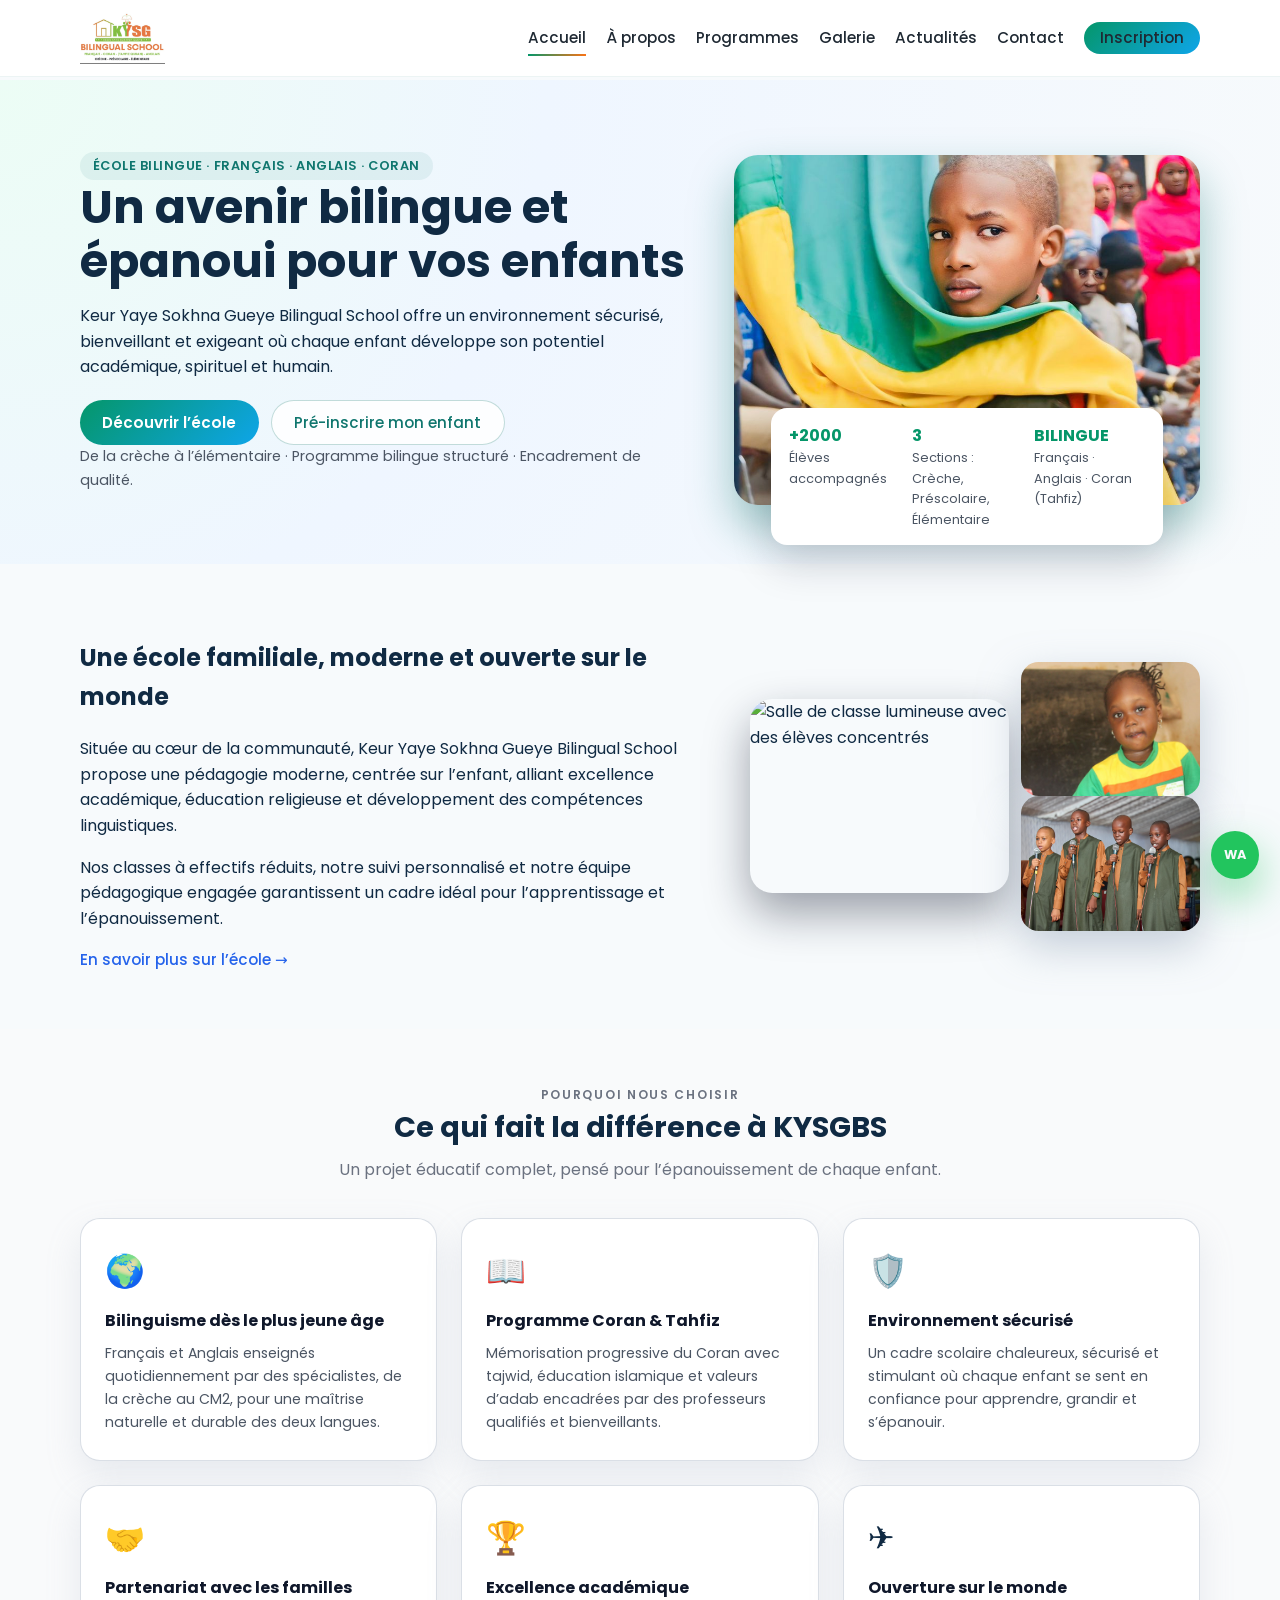
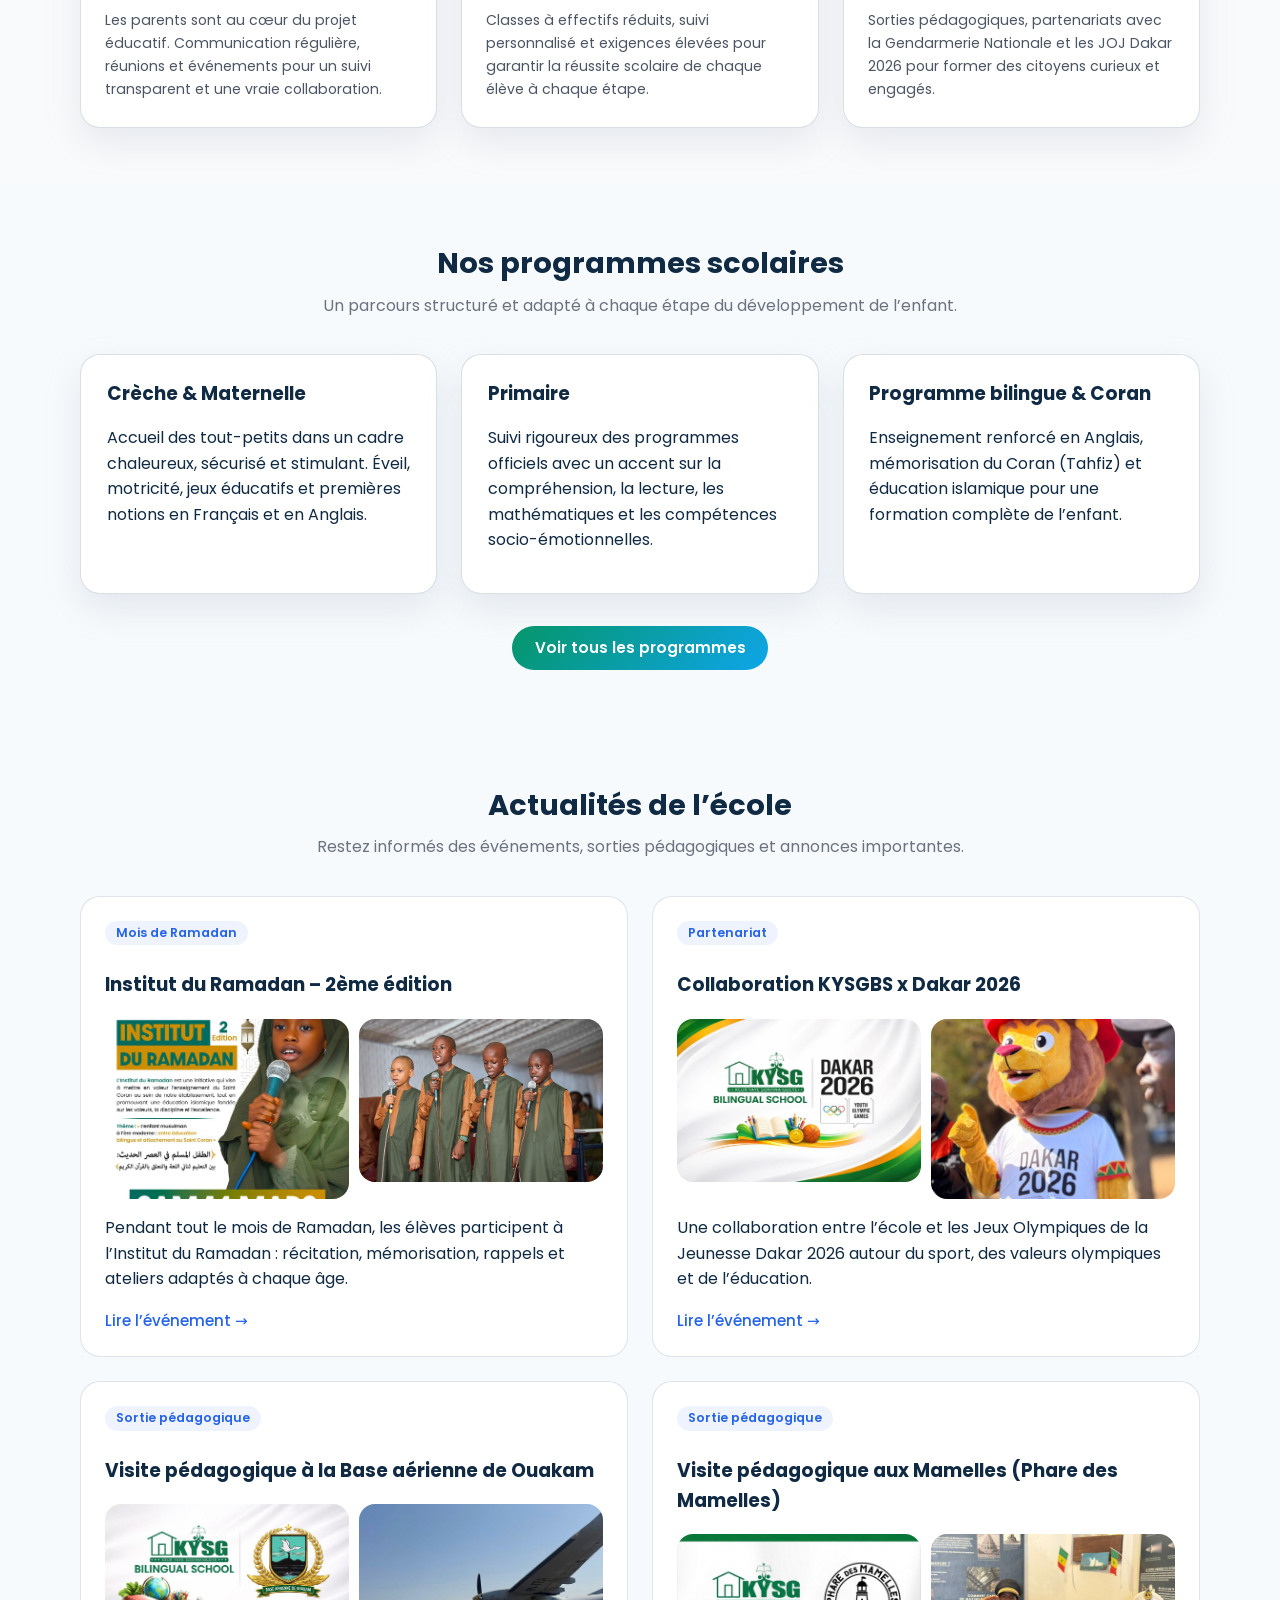
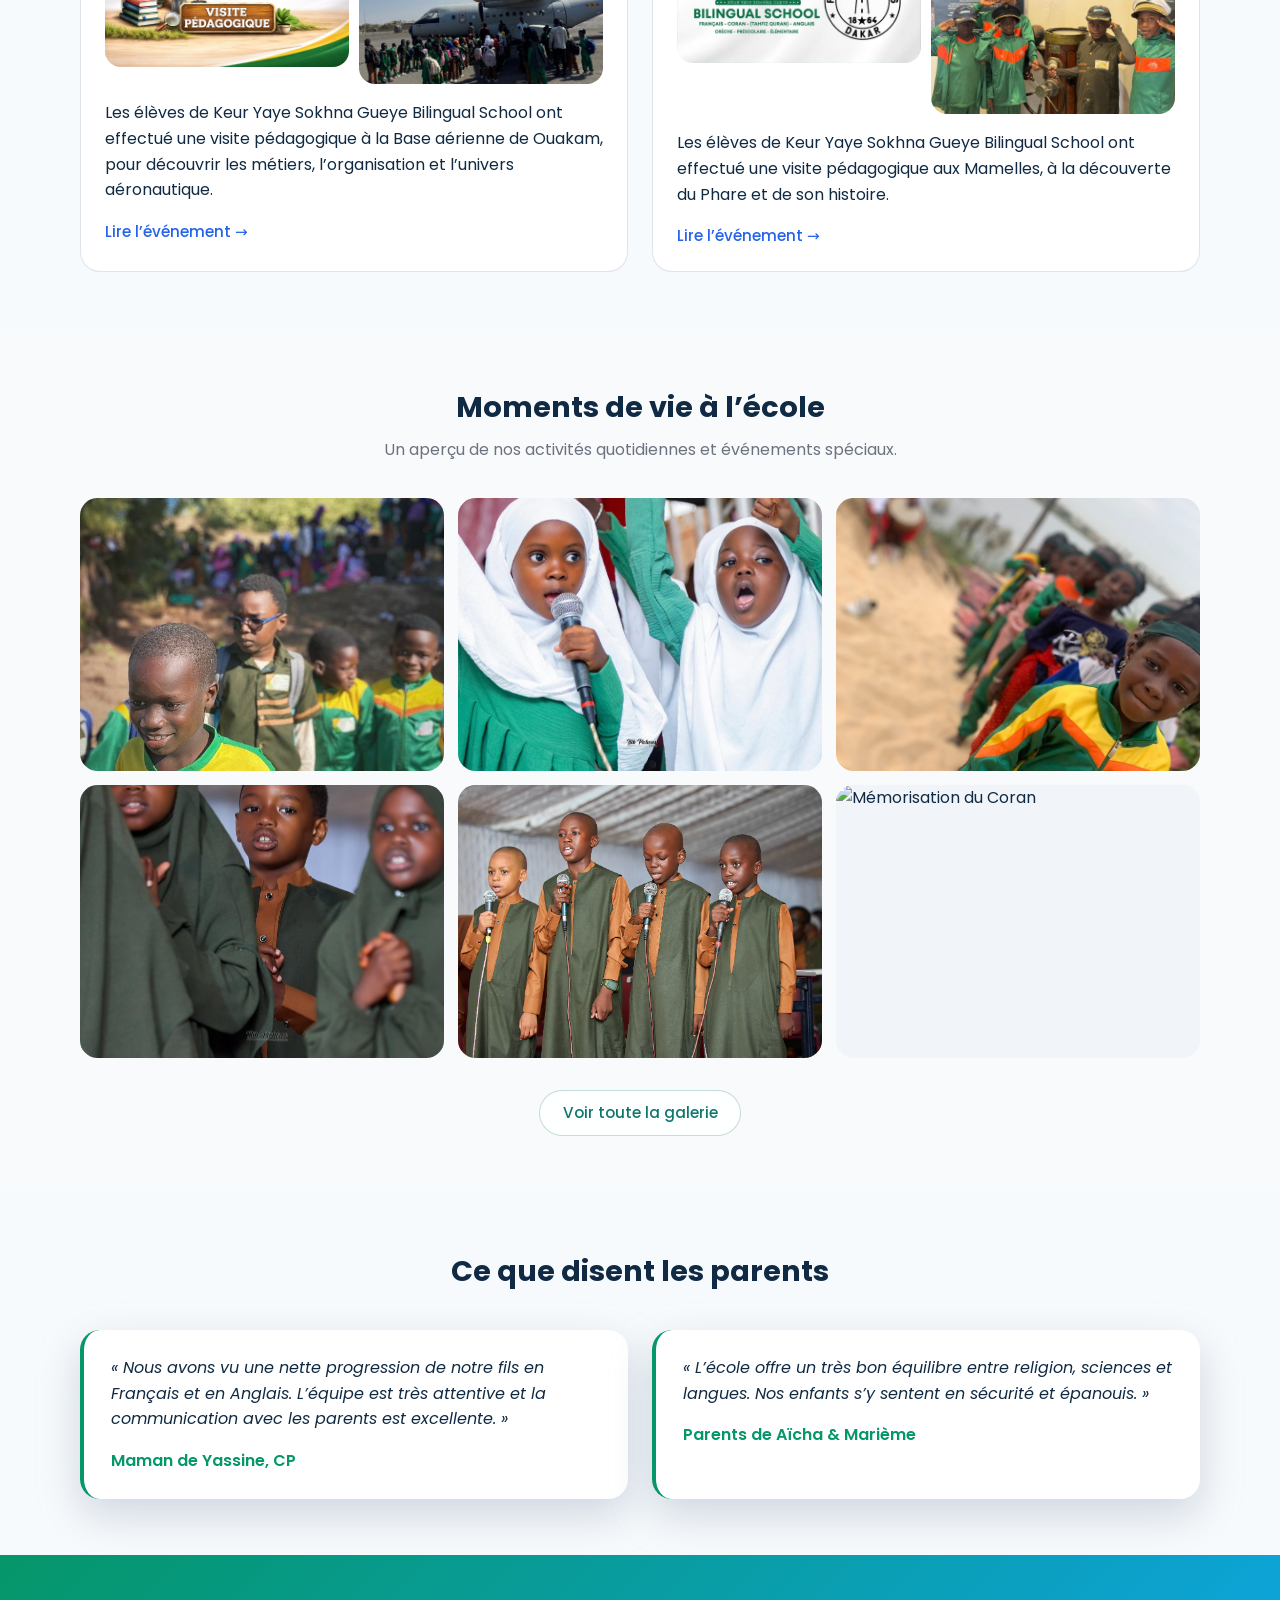
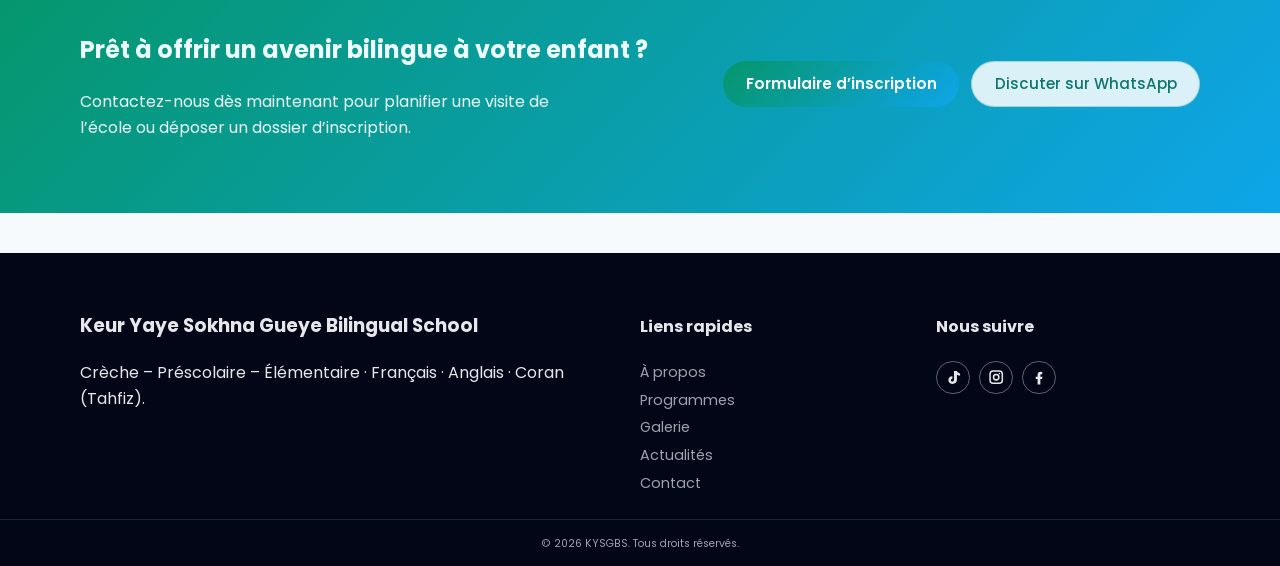
==== commit f8cb8a0b: "mise à jour" ====
--- a/index.html
+++ b/index.html
@@ -4,7 +4,19 @@
   <meta charset="UTF-8" />
   <meta name="viewport" content="width=device-width, initial-scale=1" />
   <title>KYSGBS - Accueil</title>
+  <meta name="description" content="Keur Yaye Sokhna Gueye Bilingual School — école bilingue Français, Anglais et Coran à Dakar. Crèche, préscolaire et élémentaire dans un environnement sécurisé et bienveillant." />
+  <meta name="robots" content="index, follow" />
+  <meta property="og:type" content="website" />
+  <meta property="og:title" content="KYSGBS - Accueil" />
+  <meta property="og:description" content="Keur Yaye Sokhna Gueye Bilingual School — école bilingue Français, Anglais et Coran à Dakar. Crèche, préscolaire et élémentaire dans un environnement sécurisé et bienveillant." />
+  <meta property="og:site_name" content="Keur Yaye Sokhna Gueye Bilingual School" />
+  <meta name="twitter:card" content="summary" />
+  <meta name="twitter:title" content="KYSGBS - Accueil" />
+  <meta name="twitter:description" content="Keur Yaye Sokhna Gueye Bilingual School — école bilingue Français, Anglais et Coran à Dakar. Crèche, préscolaire et élémentaire dans un environnement sécurisé et bienveillant." />
   <link rel="stylesheet" href="style.css" />
+  <link rel="icon" type="image/x-icon" href="favicon.ico" />
+  <link rel="icon" type="image/png" sizes="32x32" href="favicon.ico" />
+  <link rel="apple-touch-icon" sizes="180x180" href="apple-touch-icon.png" />
   <link rel="preconnect" href="https://fonts.googleapis.com" />
   <link rel="preconnect" href="https://fonts.gstatic.com" crossorigin />
   <link href="https://fonts.googleapis.com/css2?family=Poppins:wght@300;400;500;600;700&display=swap" rel="stylesheet" />
--- a/style.css
+++ b/style.css
@@ -197,9 +197,9 @@
 
 .hero-image {
   border-radius: 1.5rem;
-  background-image: url("WhatsApp Image 2026-01-15 at 08.58.23.jpeg");
-  background-size: 88% auto;
-  background-position: center;
+  background-image: url("img02.jpg");
+  background-size: cover;
+  background-position: center 30%;
   background-repeat: no-repeat;
   aspect-ratio: 4 / 3;
   box-shadow: 0 22px 45px rgba(15, 118, 110, 0.4);
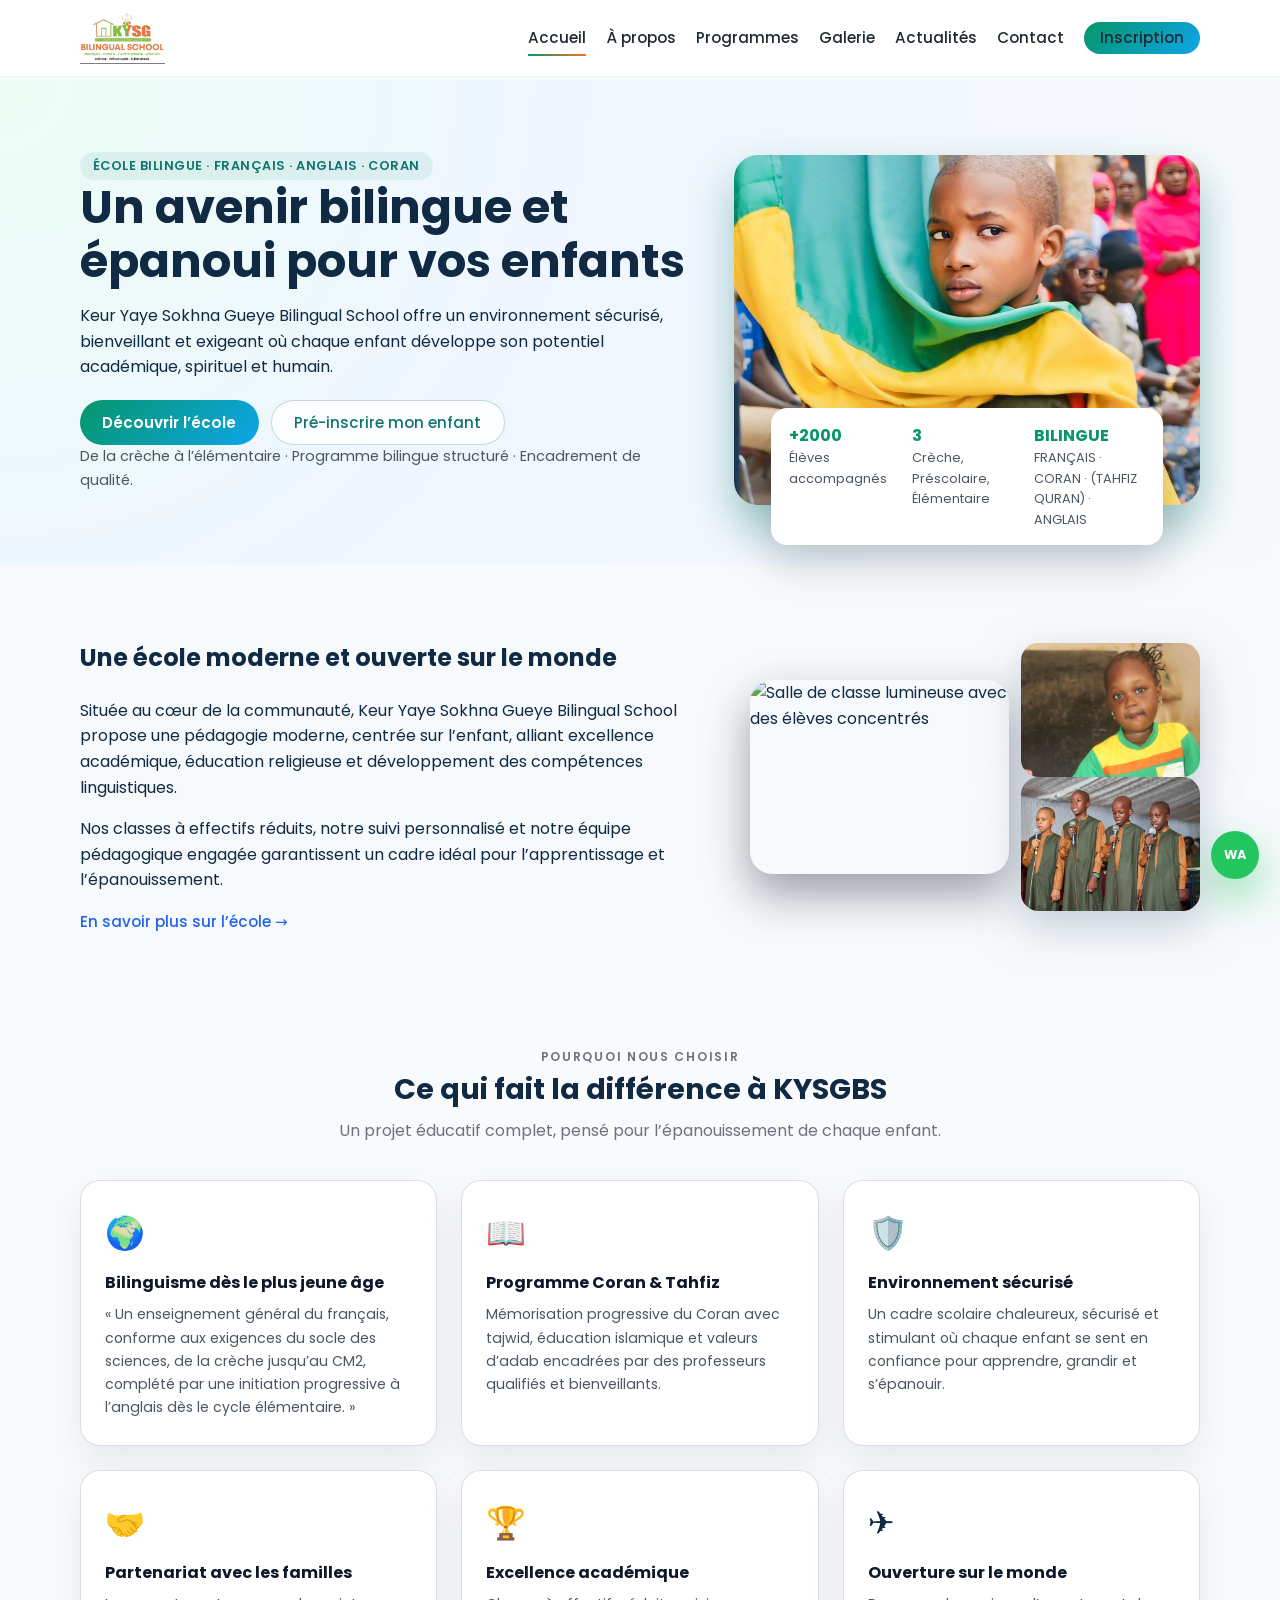
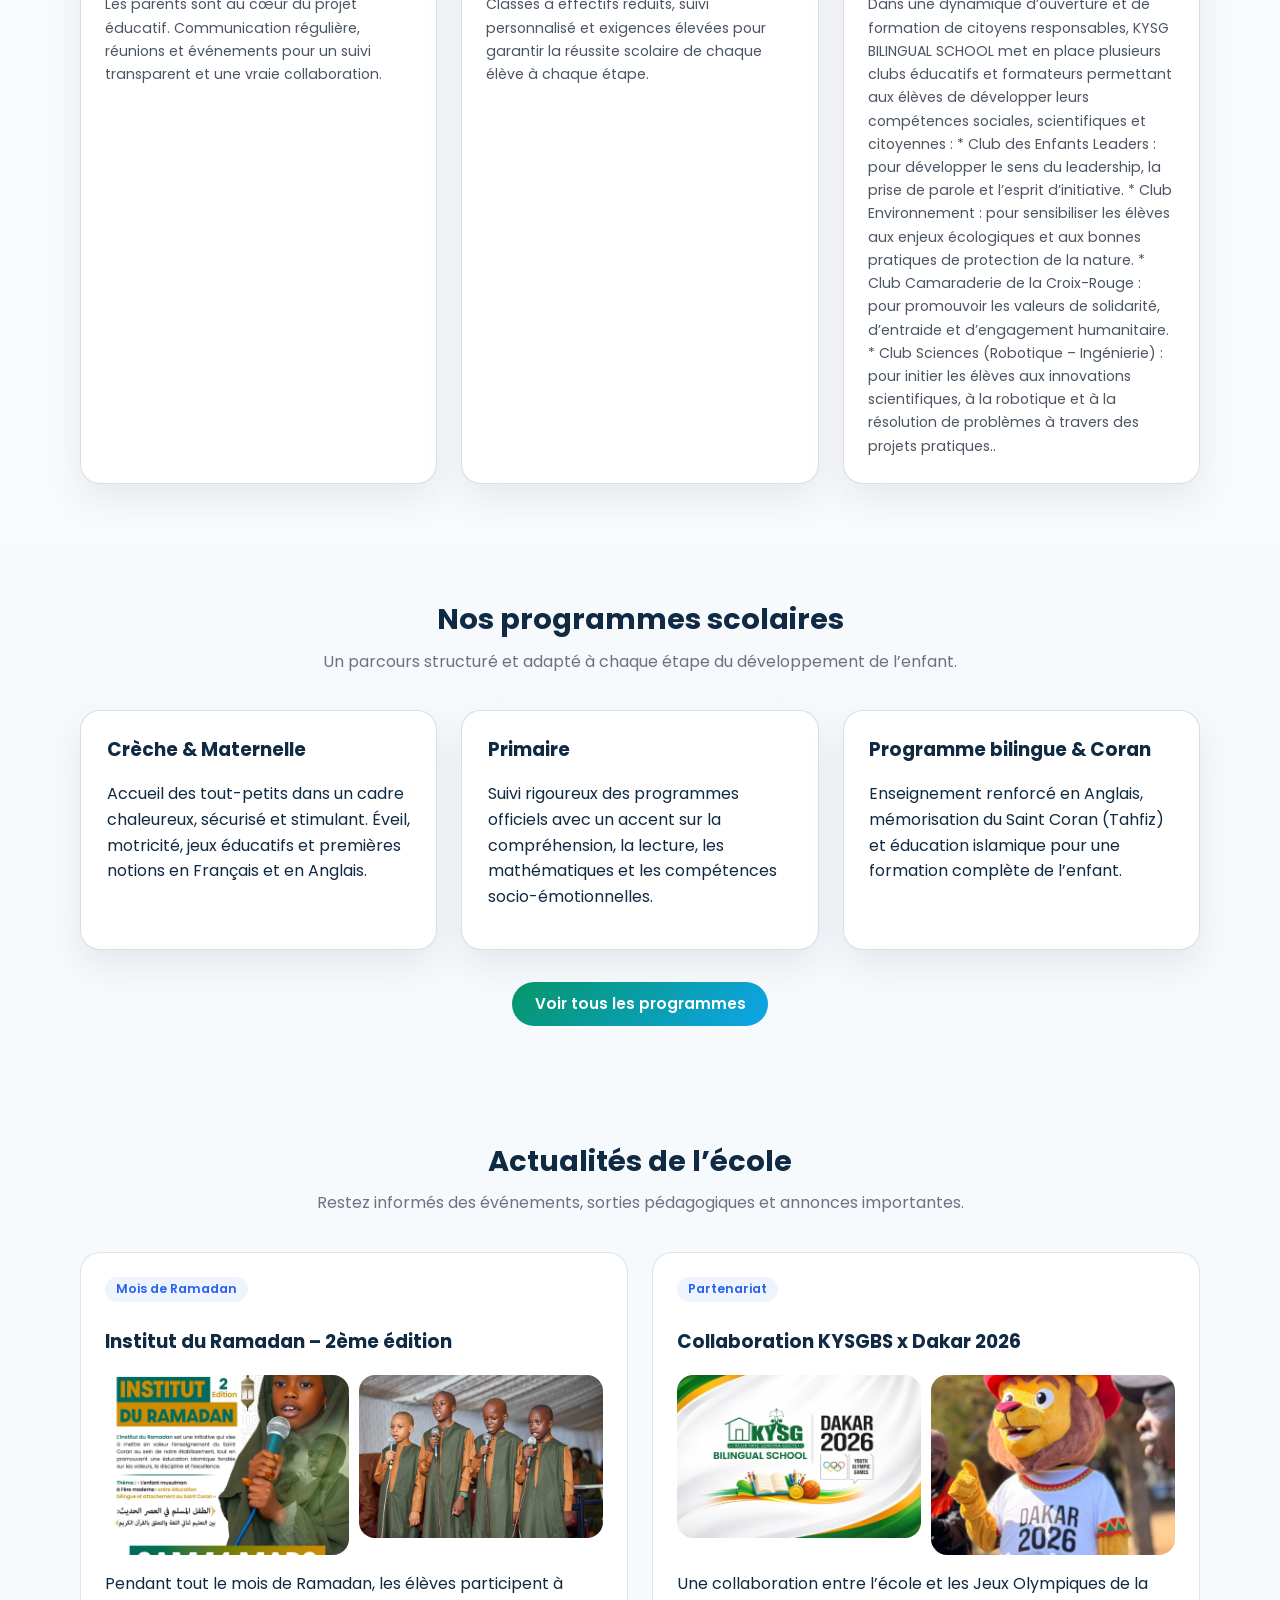
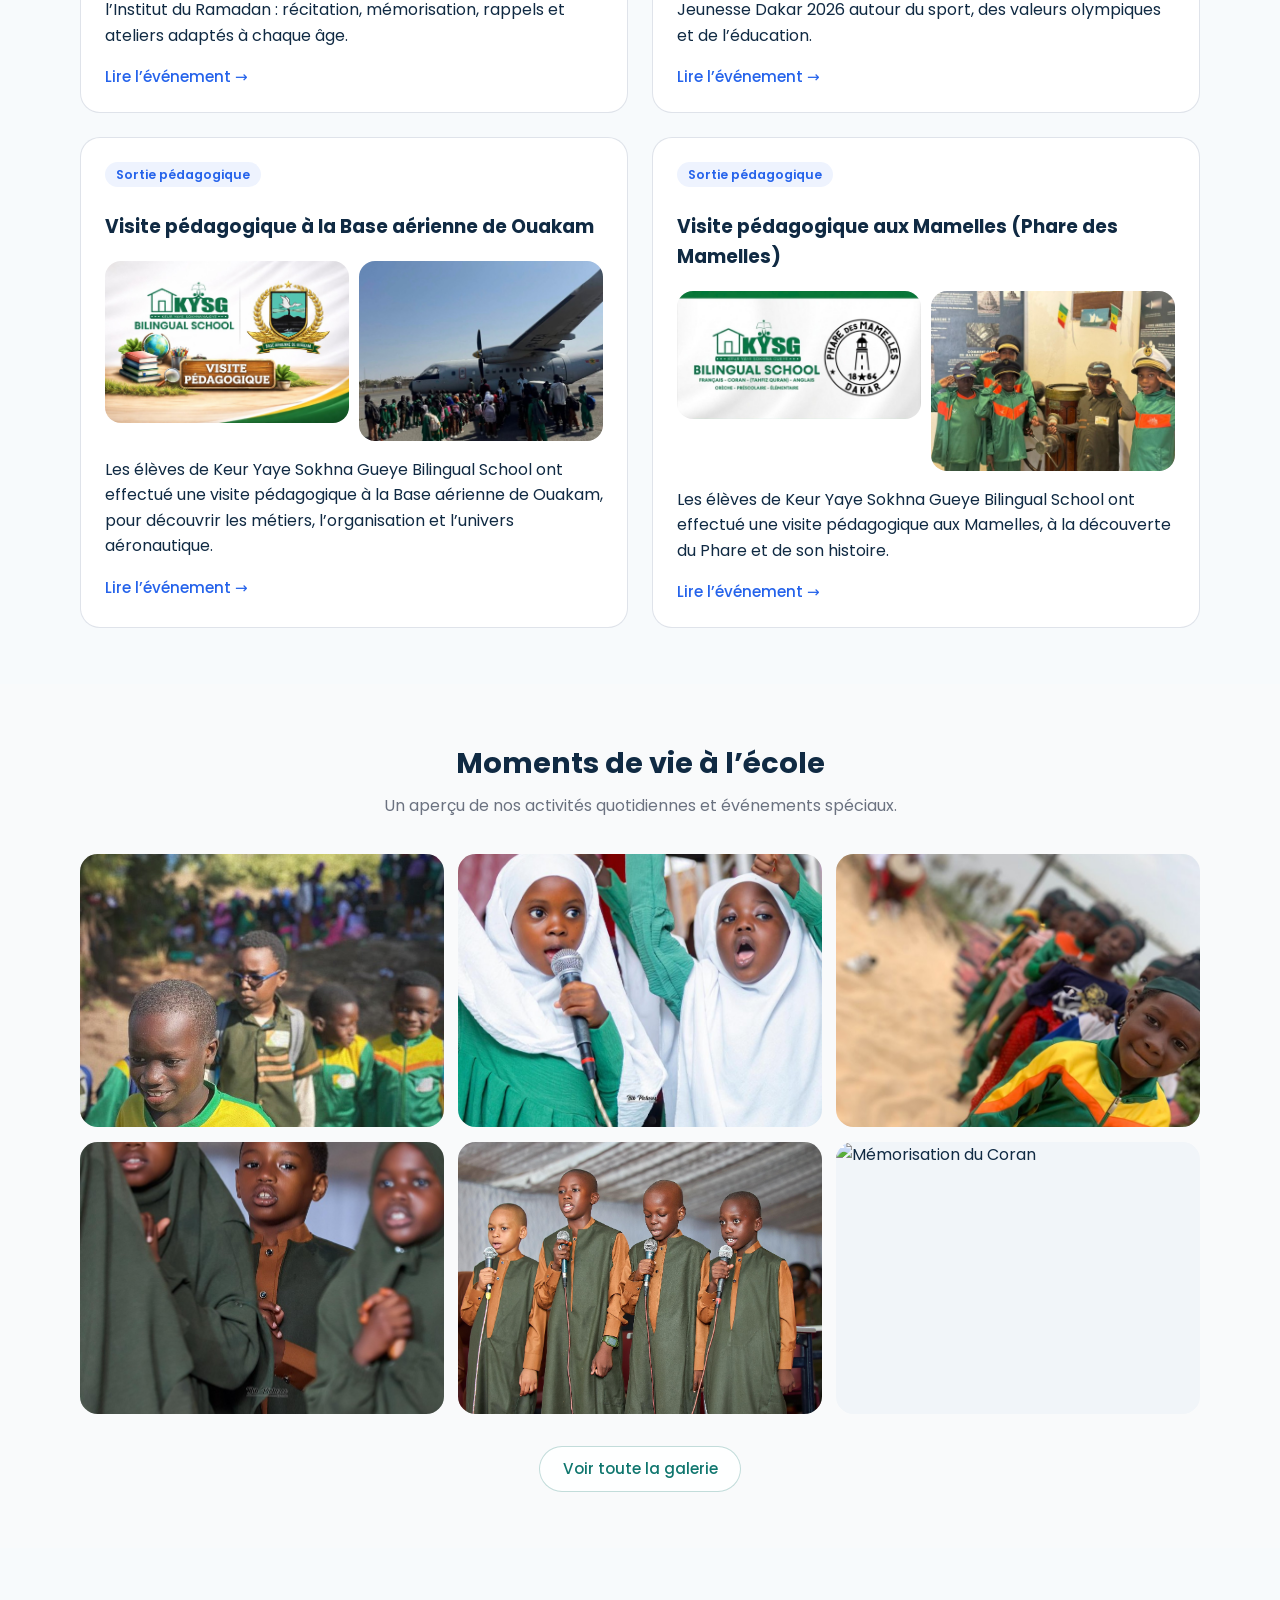
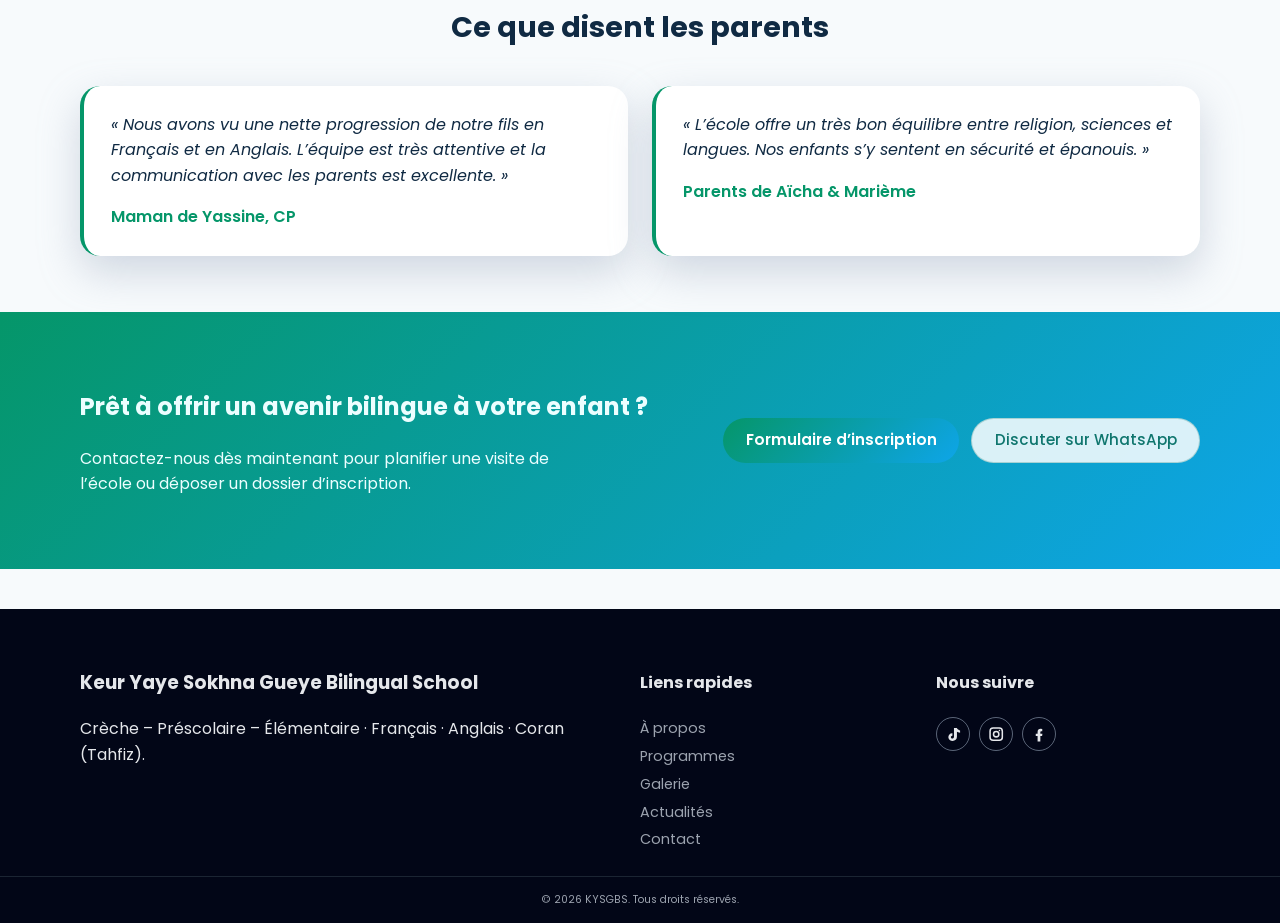
==== commit f49cd7bb: "mise à jour" ====
--- a/index.html
+++ b/index.html
@@ -74,11 +74,11 @@
             </div>
             <div>
               <strong>3</strong>
-              <span>Sections : Crèche, Préscolaire, Élémentaire</span>
+              <span>  Crèche, Préscolaire, Élémentaire</span>
             </div>
             <div>
               <strong>BILINGUE</strong>
-              <span>Français · Anglais · Coran (Tahfiz)</span>
+              <span>FRANÇAIS · CORAN ·   (TAHFIZ QURAN) · ANGLAIS</span>
             </div>
           </div>
         </div>
@@ -88,7 +88,7 @@
     <section class="section" id="about-preview">
       <div class="container grid-2 about-home">
         <div class="about-text">
-          <h2>Une école familiale, moderne et ouverte sur le monde</h2>
+          <h2>Une école  moderne et ouverte sur le monde</h2>
           <p>
             Située au cœur de la communauté, Keur Yaye Sokhna Gueye Bilingual School propose
             une pédagogie moderne, centrée sur l’enfant, alliant excellence académique,
@@ -123,7 +123,7 @@
           <div class="highlight-item">
             <div class="highlight-icon">🌍</div>
             <h3>Bilinguisme dès le plus jeune âge</h3>
-            <p>Français et Anglais enseignés quotidiennement par des spécialistes, de la crèche au CM2, pour une maîtrise naturelle et durable des deux langues.</p>
+            <p>« Un enseignement général du français, conforme aux exigences du socle des sciences, de la crèche jusqu’au CM2, complété par une initiation progressive à l’anglais dès le cycle élémentaire. »</p>
           </div>
           <div class="highlight-item">
             <div class="highlight-icon">📖</div>
@@ -148,7 +148,12 @@
           <div class="highlight-item">
             <div class="highlight-icon">✈️</div>
             <h3>Ouverture sur le monde</h3>
-            <p>Sorties pédagogiques, partenariats avec la Gendarmerie Nationale et les JOJ Dakar 2026 pour former des citoyens curieux et engagés.</p>
+            <p>Dans une dynamique d’ouverture et de formation de citoyens responsables, KYSG BILINGUAL SCHOOL met en place plusieurs clubs éducatifs et formateurs permettant aux élèves de développer leurs compétences sociales, scientifiques et citoyennes :
+
+* Club des Enfants Leaders : pour développer le sens du leadership, la prise de parole et l’esprit d’initiative.
+* Club Environnement : pour sensibiliser les élèves aux enjeux écologiques et aux bonnes pratiques de protection de la nature.
+* Club Camaraderie de la Croix-Rouge : pour promouvoir les valeurs de solidarité, d’entraide et d’engagement humanitaire.
+* Club Sciences (Robotique – Ingénierie) : pour initier les élèves aux innovations scientifiques, à la robotique et à la résolution de problèmes à travers des projets pratiques..</p>
           </div>
         </div>
       </div>
@@ -178,7 +183,7 @@
           <article class="card">
             <h3>Programme bilingue & Coran</h3>
             <p>
-              Enseignement renforcé en Anglais, mémorisation du Coran (Tahfiz) et éducation
+              Enseignement renforcé en Anglais, mémorisation du Saint Coran (Tahfiz) et éducation
               islamique pour une formation complète de l’enfant.
             </p>
           </article>
--- a/style.css
+++ b/style.css
@@ -1007,7 +1007,7 @@
   }
 
   .hero-image-card {
-    max-width: 420px;
+    max-width: 100%;
     margin-inline: auto;
     margin-top: 0.5rem;
   }
@@ -1677,4 +1677,112 @@
   .prog-coran-points {
     grid-template-columns: minmax(0, 1fr);
   }
+}
+
+/* ===== MOT DU DIRECTEUR ===== */
+.directeur-section {
+  background: linear-gradient(135deg, #f0fdf4, #eff6ff);
+  border-top: 1px solid rgba(5, 150, 105, 0.1);
+  border-bottom: 1px solid rgba(5, 150, 105, 0.1);
+}
+
+.directeur-inner {
+  display: grid;
+  grid-template-columns: 280px minmax(0, 1fr);
+  gap: 3rem;
+  align-items: center;
+}
+
+.directeur-photo-wrap {
+  position: relative;
+  text-align: center;
+}
+
+.directeur-photo {
+  width: 100%;
+  border-radius: 1.5rem;
+  object-fit: cover;
+  object-position: center top;
+  aspect-ratio: 3 / 4;
+  box-shadow: 0 24px 50px rgba(15, 23, 42, 0.2);
+}
+
+.directeur-badge {
+  position: absolute;
+  bottom: -0.8rem;
+  left: 50%;
+  transform: translateX(-50%);
+  background: linear-gradient(135deg, #059669, #0ea5e9);
+  color: #fff;
+  font-size: 0.8rem;
+  font-weight: 600;
+  padding: 0.3rem 1.1rem;
+  border-radius: 999px;
+  white-space: nowrap;
+  box-shadow: 0 4px 12px rgba(5, 150, 105, 0.4);
+}
+
+.directeur-content {
+  padding: 0.5rem 0;
+}
+
+.directeur-quote {
+  margin: 1rem 0 1.5rem;
+  padding: 0;
+  border: none;
+}
+
+.directeur-quote p {
+  font-size: 1.05rem;
+  line-height: 1.8;
+  color: #1f2937;
+  margin-bottom: 1rem;
+  position: relative;
+}
+
+.directeur-quote p:first-child::before {
+  content: '\201C';
+  font-size: 4rem;
+  color: #059669;
+  opacity: 0.25;
+  position: absolute;
+  top: -1.5rem;
+  left: -1rem;
+  font-family: Georgia, serif;
+  line-height: 1;
+}
+
+.directeur-signature {
+  display: flex;
+  flex-direction: column;
+  gap: 0.2rem;
+  padding-top: 1rem;
+  border-top: 2px solid rgba(5, 150, 105, 0.2);
+}
+
+.directeur-signature strong {
+  font-size: 1rem;
+  color: #059669;
+  font-weight: 700;
+}
+
+.directeur-signature span {
+  font-size: 0.85rem;
+  color: #6b7280;
+}
+
+@media (max-width: 768px) {
+  .directeur-inner {
+    grid-template-columns: minmax(0, 1fr);
+    gap: 2rem;
+  }
+
+  .directeur-photo-wrap {
+    max-width: 220px;
+    margin-inline: auto;
+  }
+
+  .directeur-quote p {
+    font-size: 0.95rem;
+  }
 }
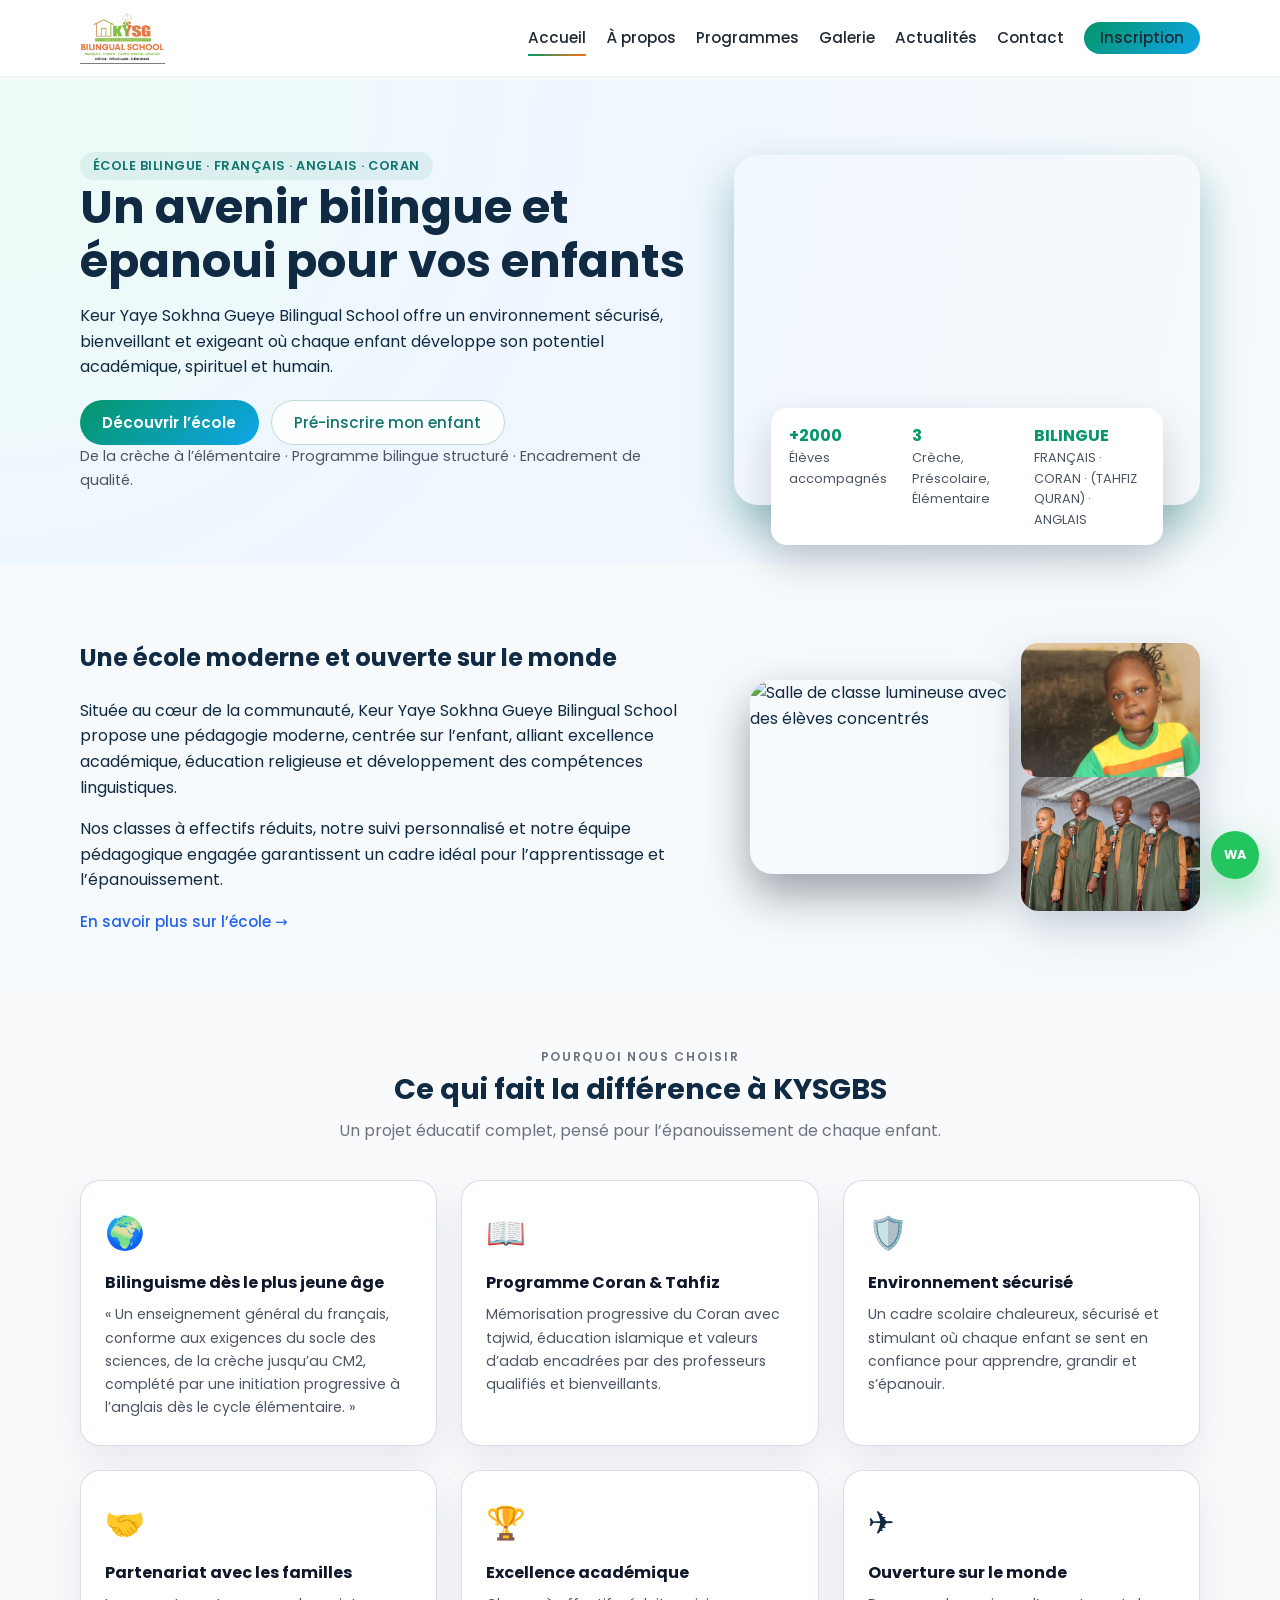
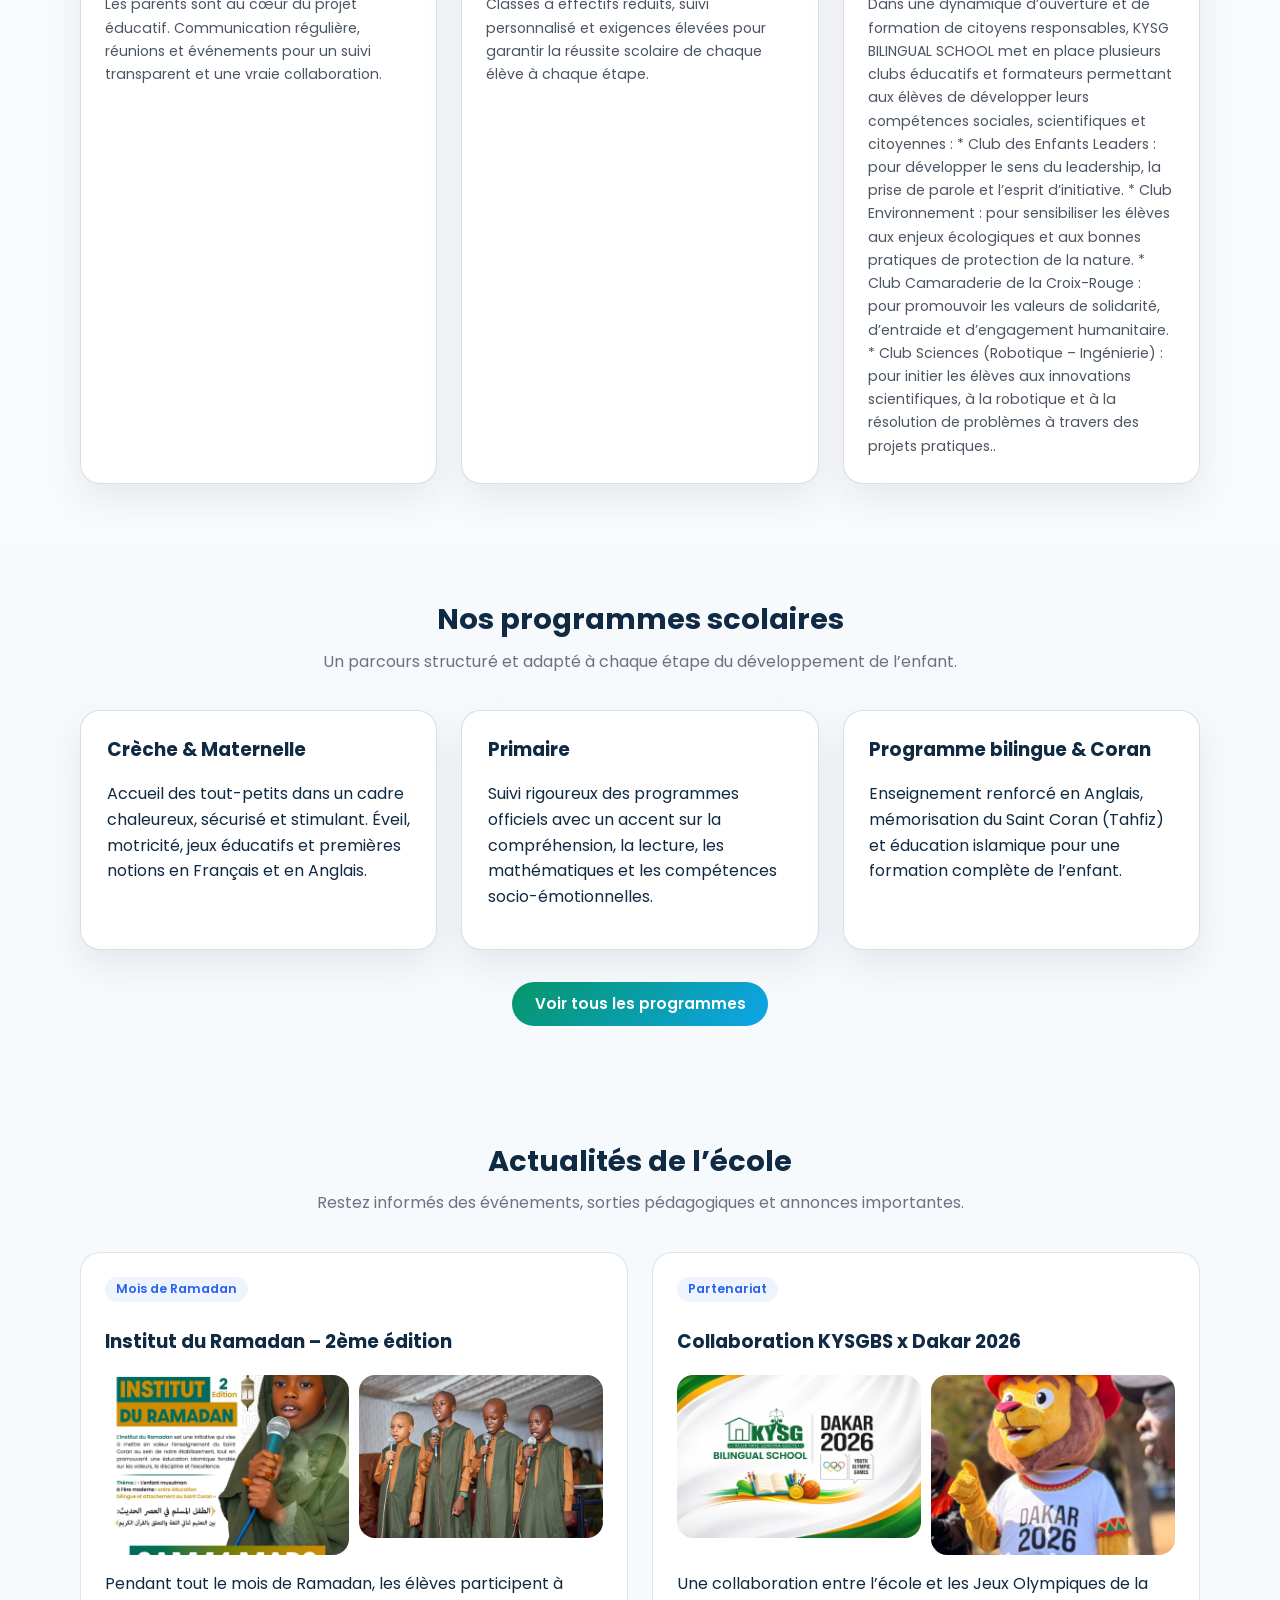
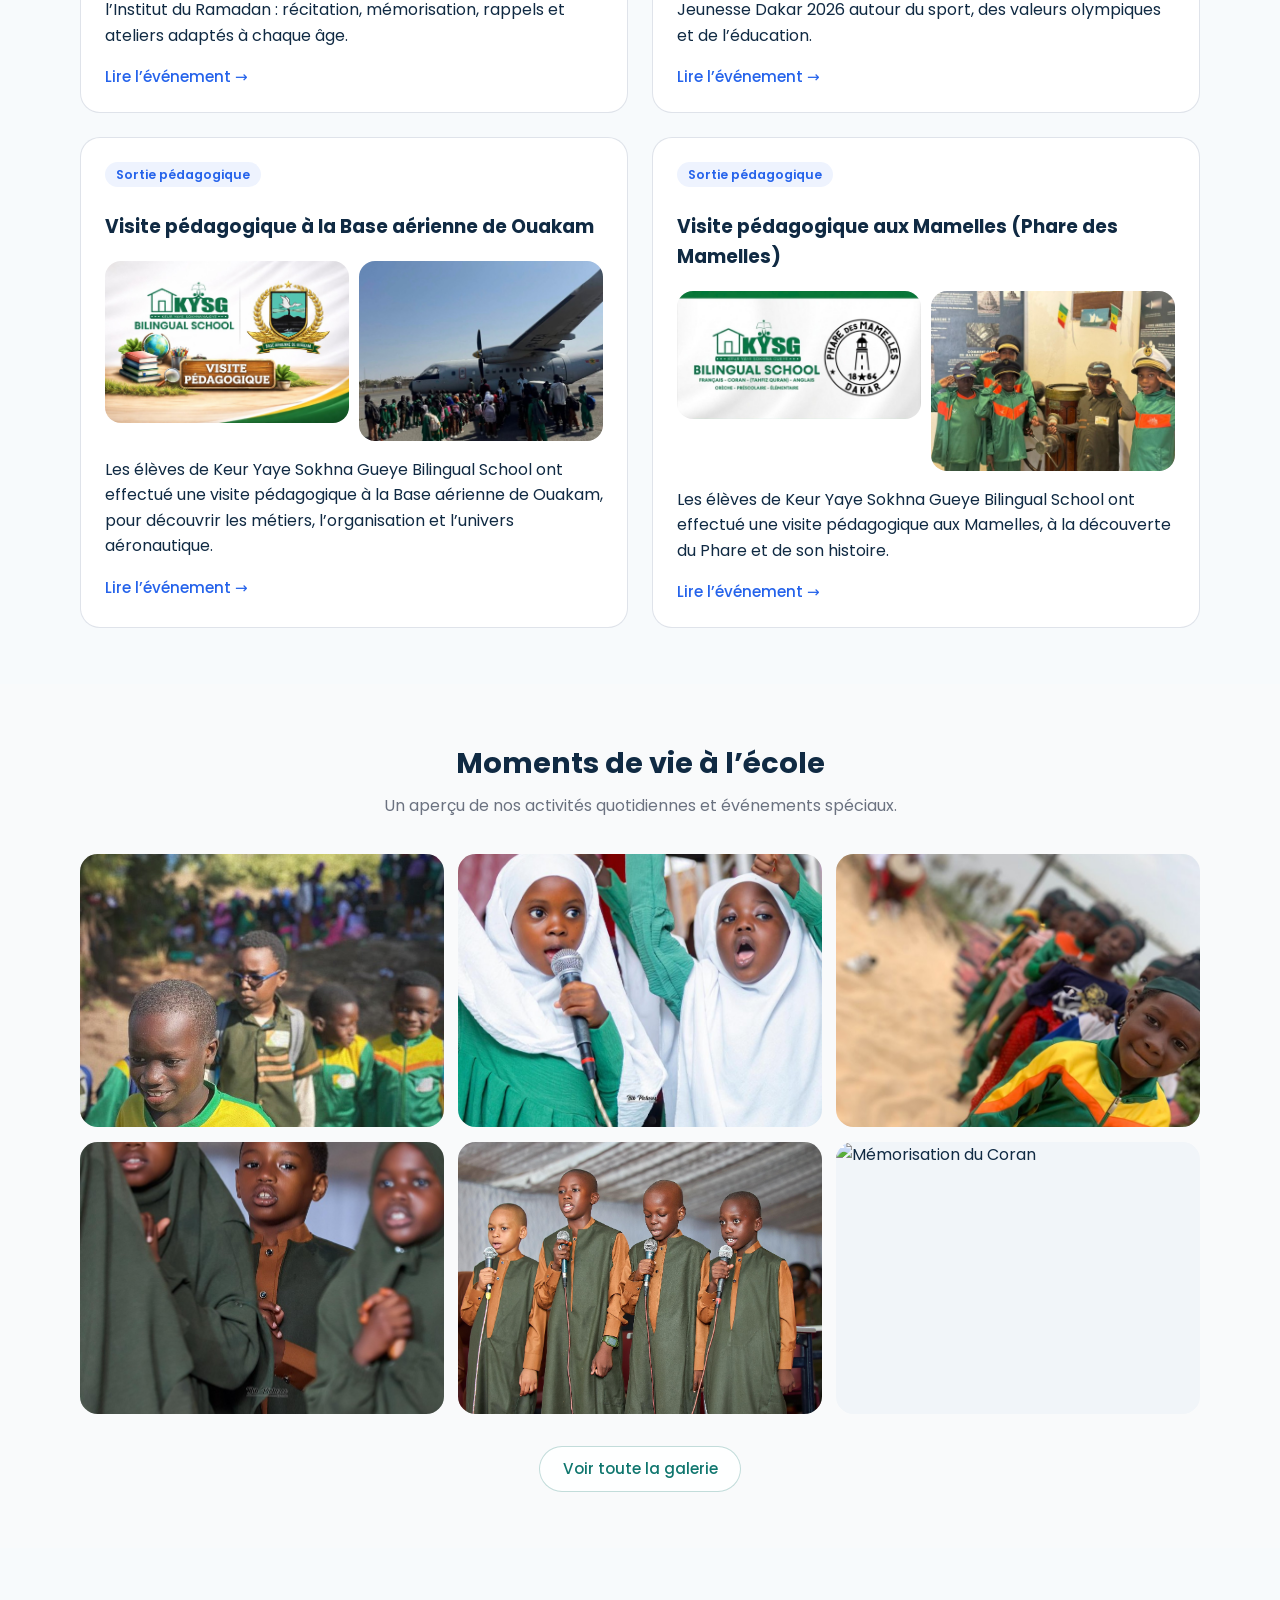
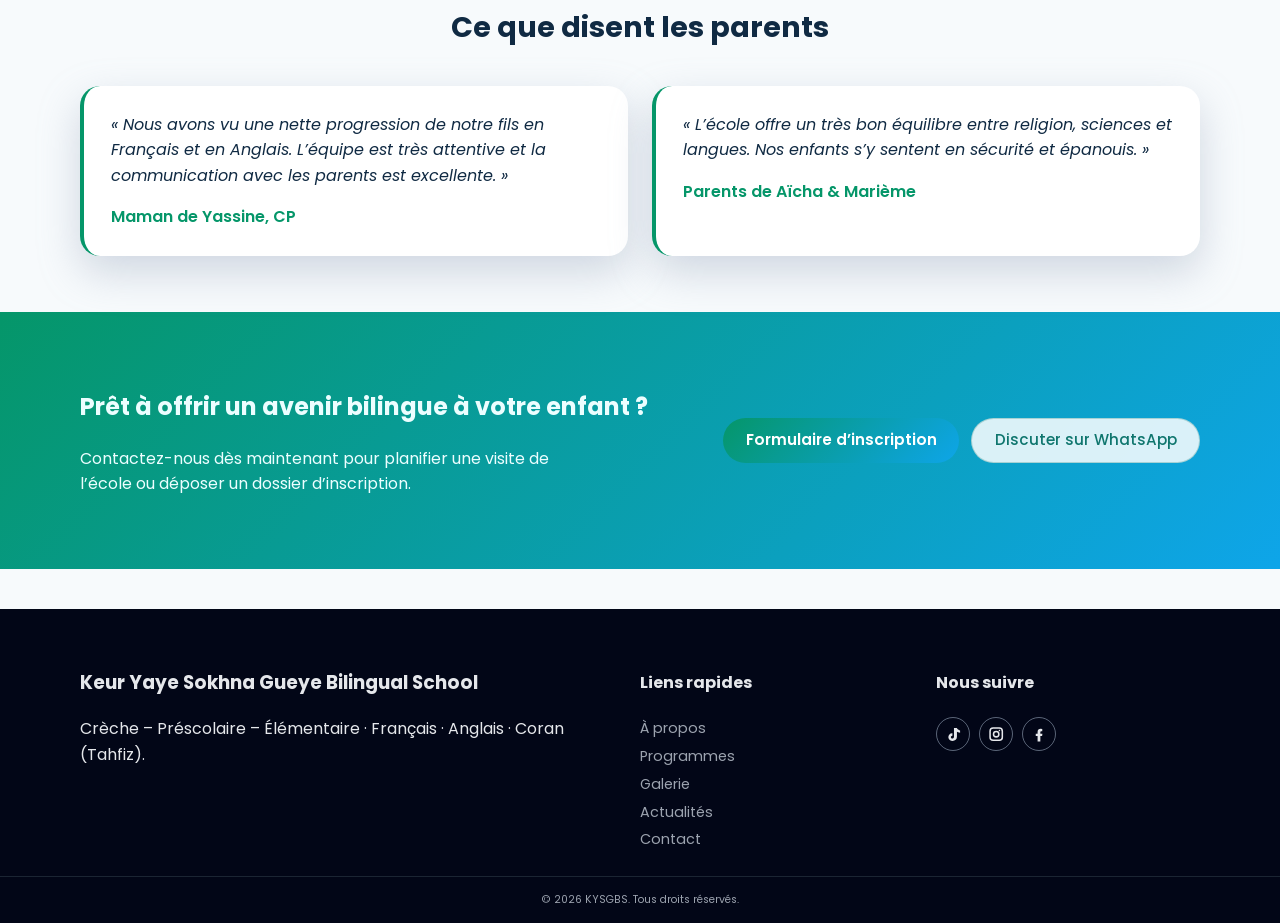
==== commit bbb73a4e: "mise à jour" ====
--- a/index.html
+++ b/index.html
@@ -300,17 +300,17 @@
       <div>
         <h4>Nous suivre</h4>
         <div class="social-links">
-          <a href="#" aria-label="TikTok">
+          <a href="https://www.tiktok.com/@keuryayesokhna?_t=ZM-8ycys4jqvOY&_r=1" aria-label="TikTok">
             <svg viewBox="0 0 24 24" aria-hidden="true">
               <path d="M16.5 3.5c.6 1.1 1.5 2 2.5 2.7.7.5 1.4.8 2 .9v3.1c-.9-.1-1.8-.3-2.6-.7-.5-.2-1-.5-1.5-.8v6.7c0 3.2-2.4 5.4-5.7 5.4-1.3 0-2.4-.3-3.3-.9-1.4-.9-2.2-2.4-2.2-4.2 0-2.7 2-4.8 4.9-5h.4v3.1l-.2.1c-1.1.1-1.9.9-1.9 1.9 0 .6.3 1.1.7 1.4.3.2.7.3 1.2.3 1.3 0 2.2-.9 2.2-2.3V4h3.5z" />
             </svg>
           </a>
-          <a href="#" aria-label="Instagram">
+          <a href="https://www.instagram.com/keur_yaye_sokhna?utm_source=ig_web_button_share_sheet&igsh=ZDNlZDc0MzIxNw==" aria-label="Instagram">
             <svg viewBox="0 0 24 24" aria-hidden="true">
               <path d="M8 3h8a5 5 0 0 1 5 5v8a5 5 0 0 1-5 5H8a5 5 0 0 1-5-5V8a5 5 0 0 1 5-5zm0 2a3 3 0 0 0-3 3v8a3 3 0 0 0 3 3h8a3 3 0 0 0 3-3V8a3 3 0 0 0-3-3H8zm4 2.5A4.5 4.5 0 1 1 7.5 12 4.5 4.5 0 0 1 12 7.5zm0 2A2.5 2.5 0 1 0 14.5 12 2.5 2.5 0 0 0 12 9.5zm4.25-3.25a1 1 0 1 1-1 1 1 1 0 0 1 1-1z" />
             </svg>
           </a>
-          <a href="#" aria-label="Facebook">
+          <a href="https://www.facebook.com/share/1McdS7rhxa/?mibextid=wwXIfr" aria-label="Facebook">
             <svg viewBox="0 0 24 24" aria-hidden="true">
               <path d="M13.5 21.5v-7h2.3l.4-3h-2.7v-2c0-.9.3-1.5 1.6-1.5H16V5.2A20.6 20.6 0 0 0 13.9 5c-2.4 0-4 1.5-4 4.1v2.4H7.5v3h2.4v7z" />
             </svg>
--- a/style.css
+++ b/style.css
@@ -197,7 +197,7 @@
 
 .hero-image {
   border-radius: 1.5rem;
-  background-image: url("img02.jpg");
+  background-image: url("c\(39\).JPG.jpeg");
   background-size: cover;
   background-position: center 30%;
   background-repeat: no-repeat;
@@ -1603,6 +1603,7 @@
   width: 100%;
   aspect-ratio: 4 / 3;
   object-fit: cover;
+  object-position: center top;
   display: block;
 }
 
@@ -1785,4 +1786,20 @@
   .directeur-quote p {
     font-size: 0.95rem;
   }
+}
+
+/* PDF download button */
+.btn-download {
+  display: inline-flex;
+  align-items: center;
+  gap: 0.5rem;
+  padding: 0.65rem 0.9rem;
+  background: #e11d48;
+  color: #fff;
+  border-radius: 0.6rem;
+  text-decoration: none;
+  font-weight: 600;
+}
+.btn-download:hover {
+  background: #be123c;
 }
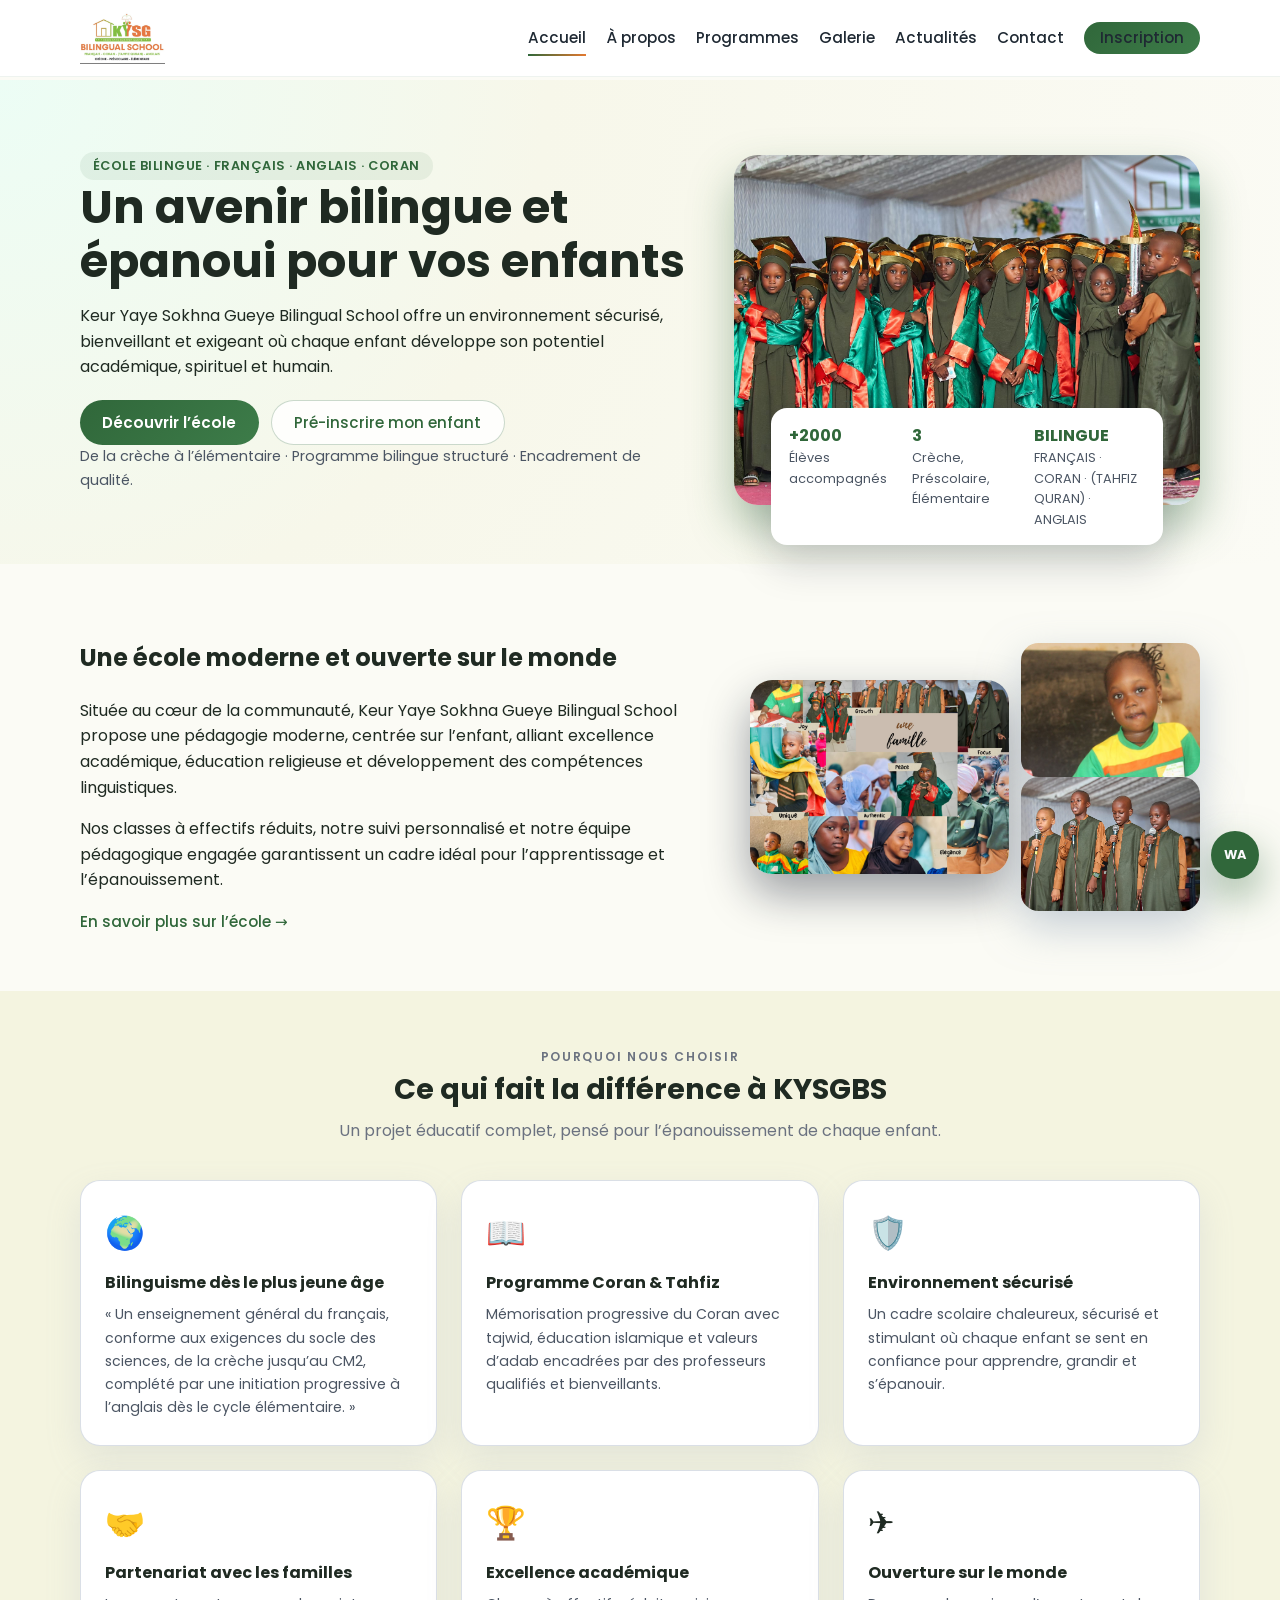
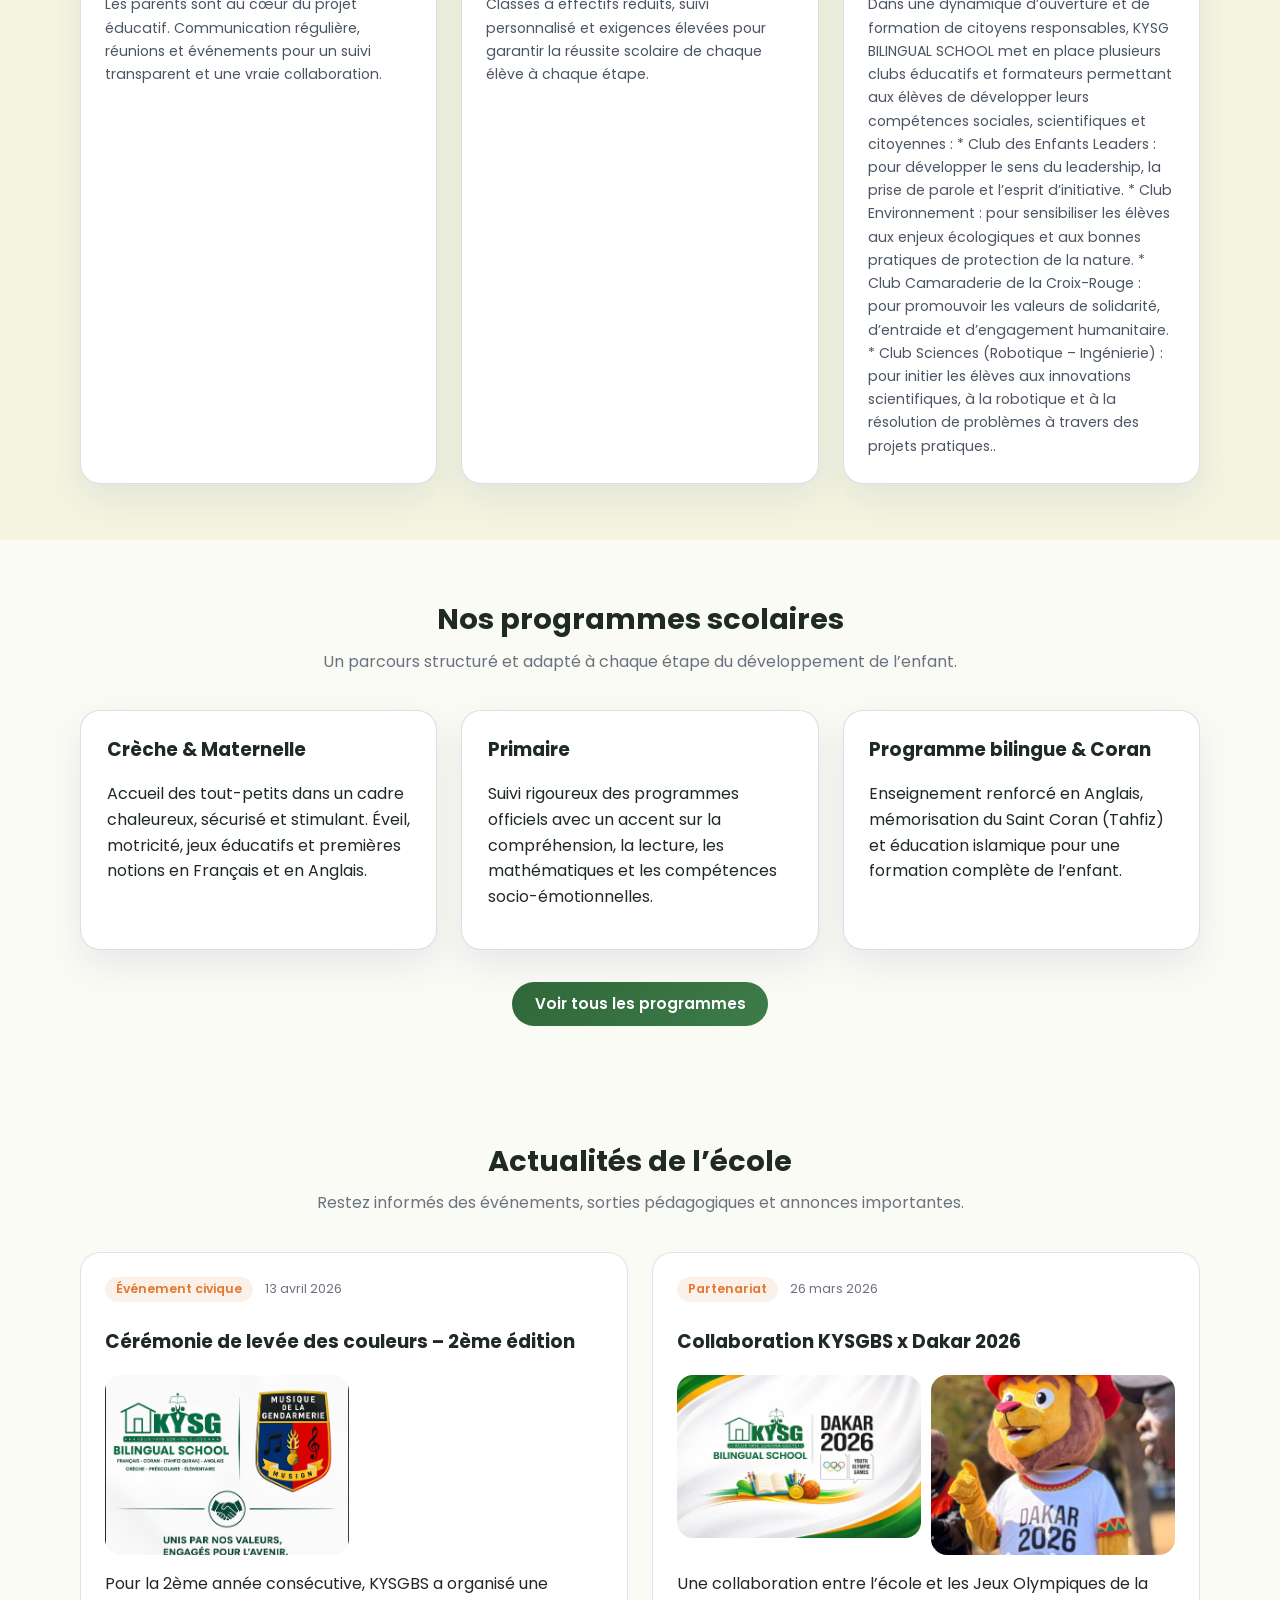
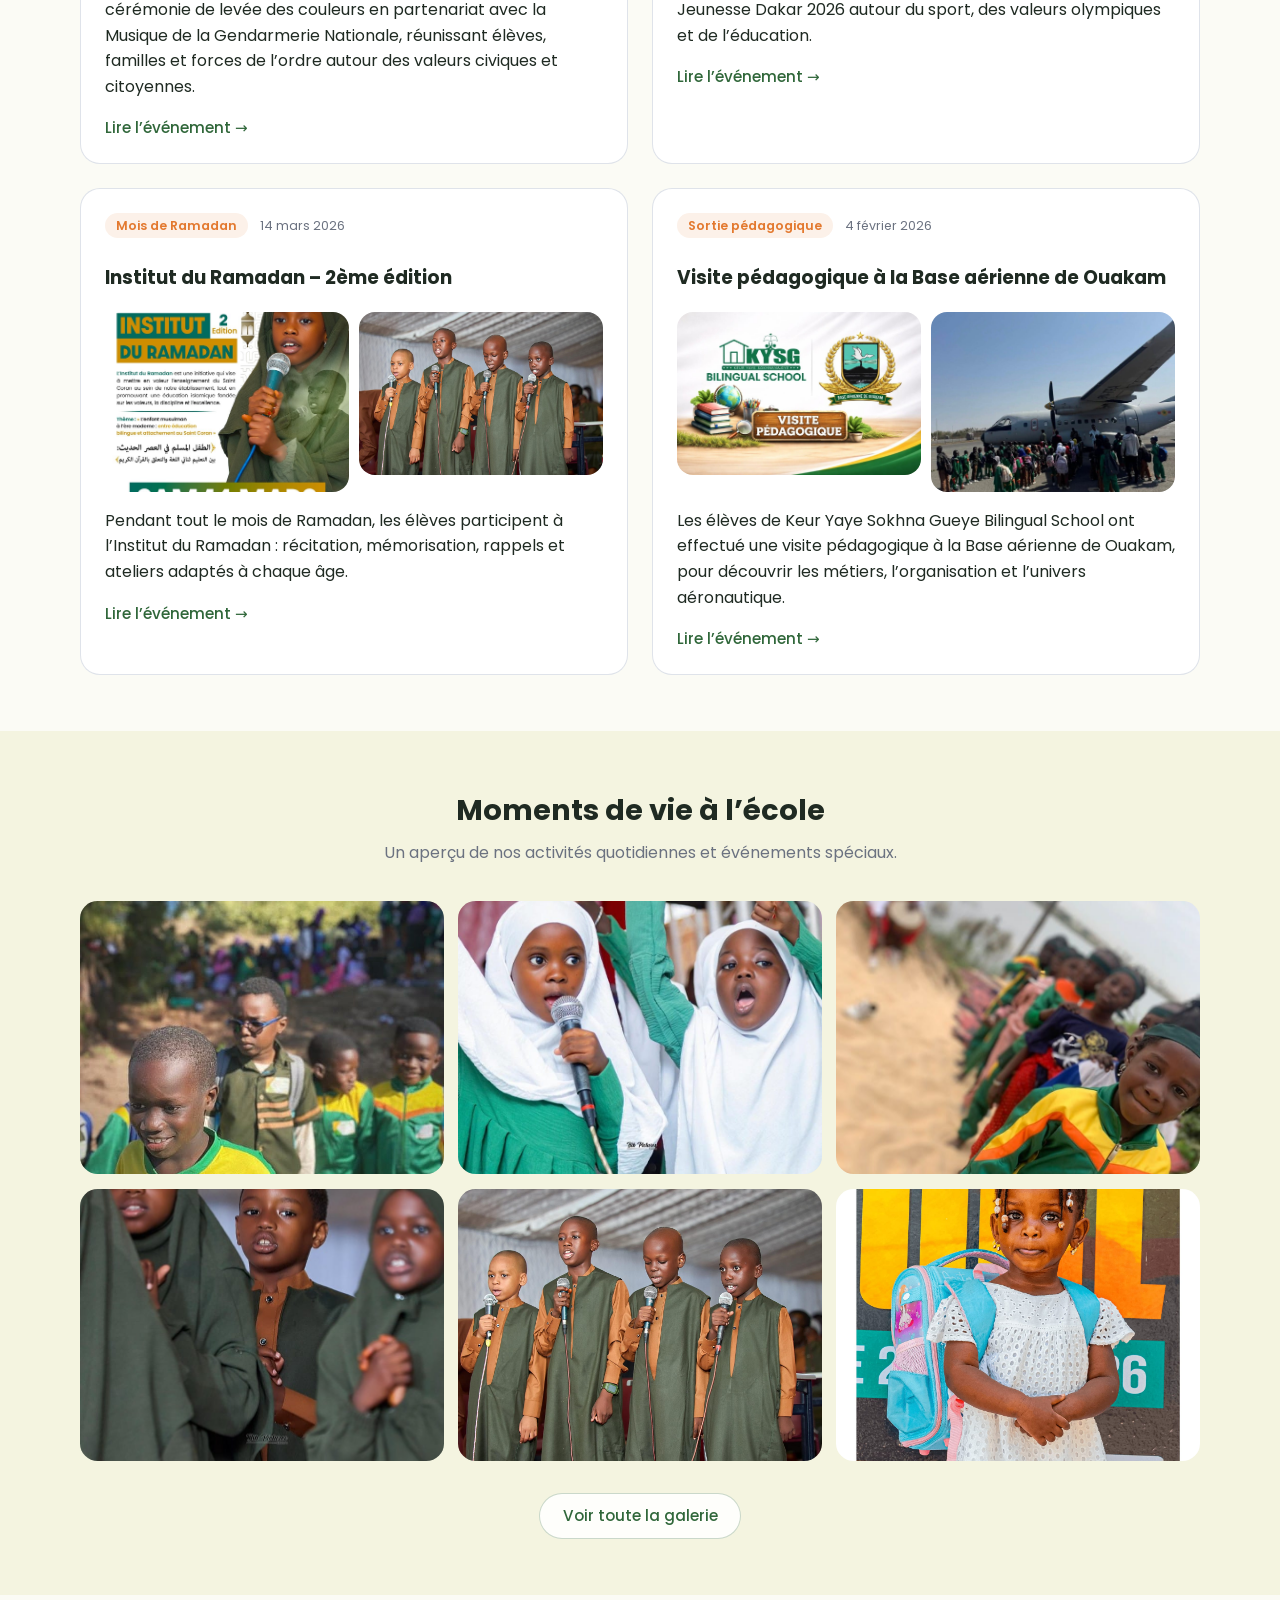
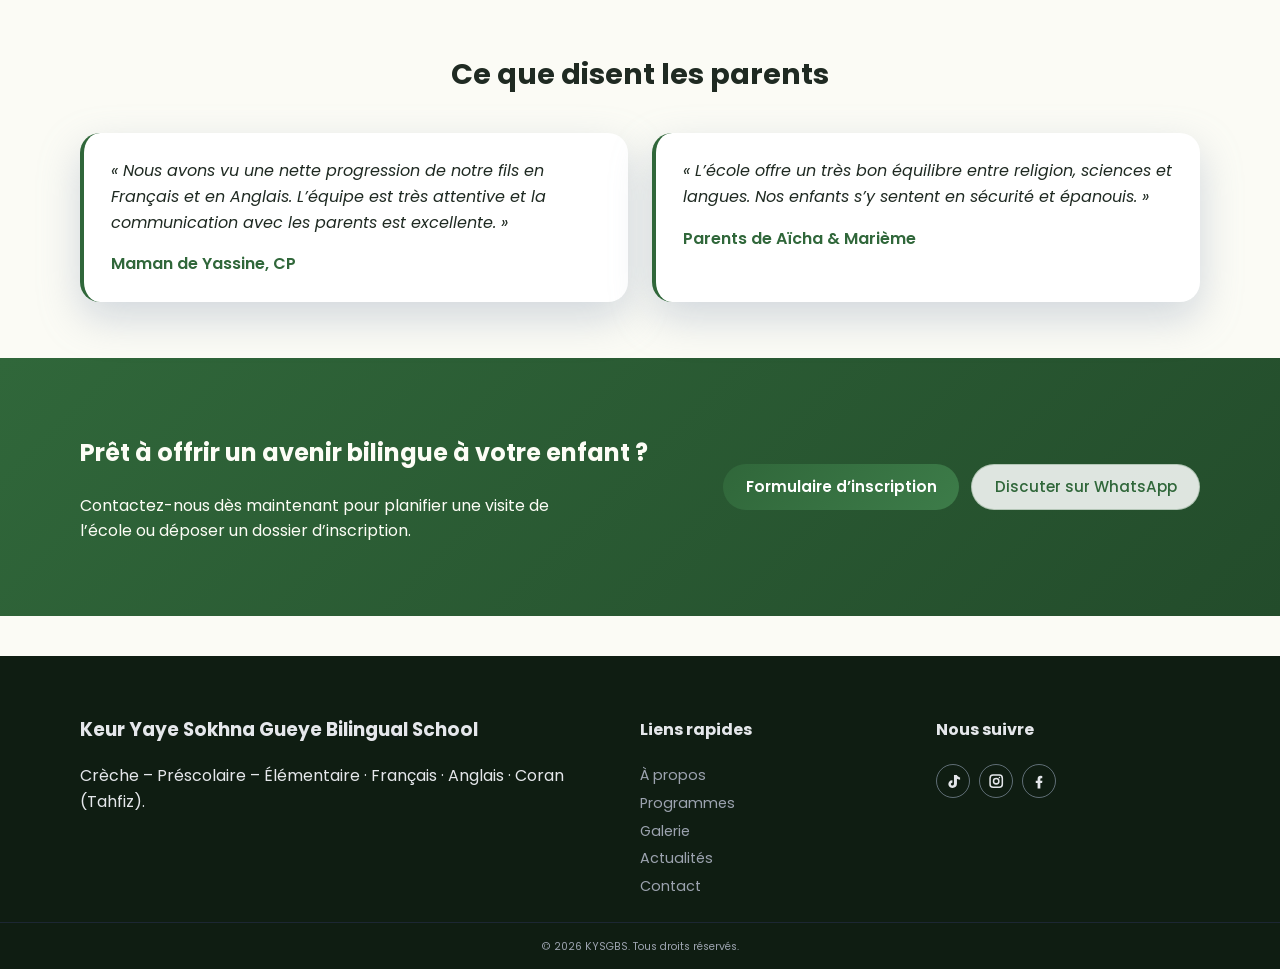
==== commit 3be5b220: "Corrections site + nouvelle palette + compte a rebours rentree - Compression des images (~60 Mo -> 6" ====
--- a/index.html
+++ b/index.html
@@ -15,7 +15,8 @@
   <meta name="twitter:description" content="Keur Yaye Sokhna Gueye Bilingual School — école bilingue Français, Anglais et Coran à Dakar. Crèche, préscolaire et élémentaire dans un environnement sécurisé et bienveillant." />
   <link rel="stylesheet" href="style.css" />
   <link rel="icon" type="image/x-icon" href="favicon.ico" />
-  <link rel="icon" type="image/png" sizes="32x32" href="favicon.ico" />
+  <link rel="icon" type="image/png" sizes="32x32" href="favicon-32x32.png" />
+  <link rel="icon" type="image/png" sizes="16x16" href="favicon-16x16.png" />
   <link rel="apple-touch-icon" sizes="180x180" href="apple-touch-icon.png" />
   <link rel="preconnect" href="https://fonts.googleapis.com" />
   <link rel="preconnect" href="https://fonts.gstatic.com" crossorigin />
@@ -85,6 +86,45 @@
       </div>
     </section>
 
+    <section
+      class="countdown-section"
+      id="rentree-countdown"
+      data-target="2026-10-05T00:00:00"
+      data-hide-after="2026-10-07T00:00:00"
+    >
+      <div class="container countdown-inner">
+        <div class="countdown-info">
+          <span class="countdown-eyebrow">🎒 Rentrée scolaire 2026 – 2027</span>
+          <h2 class="countdown-heading">La rentrée approche à grands pas&nbsp;!</h2>
+          <p class="countdown-sub">
+            Rendez-vous le <strong>lundi 5 octobre 2026</strong> pour accueillir vos enfants.
+          </p>
+          <a href="contact.html#inscription" class="btn countdown-cta">Pré-inscrire mon enfant</a>
+        </div>
+        <div class="countdown-timer" id="countdown-timer">
+          <div class="countdown-unit">
+            <span class="countdown-value" data-unit="days">00</span>
+            <span class="countdown-label">Jours</span>
+          </div>
+          <div class="countdown-unit">
+            <span class="countdown-value" data-unit="hours">00</span>
+            <span class="countdown-label">Heures</span>
+          </div>
+          <div class="countdown-unit">
+            <span class="countdown-value" data-unit="minutes">00</span>
+            <span class="countdown-label">Minutes</span>
+          </div>
+          <div class="countdown-unit">
+            <span class="countdown-value" data-unit="seconds">00</span>
+            <span class="countdown-label">Secondes</span>
+          </div>
+        </div>
+        <p class="countdown-live-message" id="countdown-live-message" hidden>
+          🎉 C’est la rentrée&nbsp;! Bienvenue à toutes et à tous à KYSGBS&nbsp;!
+        </p>
+      </div>
+    </section>
+
     <section class="section" id="about-preview">
       <div class="container grid-2 about-home">
         <div class="about-text">
@@ -102,7 +142,7 @@
         </div>
         <div class="about-media">
           <div class="about-photo-main">
-            <img src="Vintage.png" alt="Salle de classe lumineuse avec des élèves concentrés" />
+            <img src="Vintage.jpg" alt="Salle de classe lumineuse avec des élèves concentrés" />
           </div>
           <div class="about-photo-stack">
             <img src="iconic.jpg" alt="Enfants jouant dans la cour de l’école" />
@@ -212,22 +252,22 @@
         </header>
         <div class="gallery-preview gallery-preview--more">
           <figure class="gallery-card">
-            <img class="gallery-img" src="assets/galerie-eleves-sortie-exterieur.png" alt="Élèves en sortie scolaire en plein air" loading="lazy" decoding="async" />
-          </figure>
-          <figure class="gallery-card">
-            <img class="gallery-img" src="assets/galerie-recitation-conference-coran.png" alt="Récitation coranique – conférence Saint-Coran" loading="lazy" decoding="async" />
-          </figure>
-          <figure class="gallery-card">
-            <img class="gallery-img" src="assets/galerie-eleves-sortie-plage.png" alt="Élèves lors d’une sortie à la plage" loading="lazy" decoding="async" />
-          </figure>
-          <figure class="gallery-card">
-            <img class="gallery-img" src="assets/galerie-trois-enfants-recitation.png" alt="Trois élèves en récitation" loading="lazy" decoding="async" />
+            <img class="gallery-img" src="assets/galerie-eleves-sortie-exterieur.jpg" alt="Élèves en sortie scolaire en plein air" loading="lazy" decoding="async" />
+          </figure>
+          <figure class="gallery-card">
+            <img class="gallery-img" src="assets/galerie-recitation-conference-coran.jpg" alt="Récitation coranique – conférence Saint-Coran" loading="lazy" decoding="async" />
+          </figure>
+          <figure class="gallery-card">
+            <img class="gallery-img" src="assets/galerie-eleves-sortie-plage.jpg" alt="Élèves lors d’une sortie à la plage" loading="lazy" decoding="async" />
+          </figure>
+          <figure class="gallery-card">
+            <img class="gallery-img" src="assets/galerie-trois-enfants-recitation.jpg" alt="Trois élèves en récitation" loading="lazy" decoding="async" />
           </figure>
           <figure class="gallery-card">
             <img class="gallery-img" src="conf.jpg" alt="Séance Coran à KYSGBS" loading="lazy" decoding="async" />
           </figure>
           <figure class="gallery-card">
-            <img class="gallery-img" src="one (5).png" alt="Mémorisation du Coran" loading="lazy" decoding="async" />
+            <img class="gallery-img" src="one (5).jpg" alt="Mémorisation du Coran" loading="lazy" decoding="async" />
           </figure>
         </div>
         <div class="section-cta">
--- a/style.css
+++ b/style.css
@@ -13,8 +13,8 @@
 body {
   font-family: "Poppins", system-ui, -apple-system, BlinkMacSystemFont, "Segoe UI",
     sans-serif;
-  color: #102a43;
-  background-color: #f7fafc;
+  color: #1f2a22;
+  background-color: #fbfbf5;
   line-height: 1.6;
 }
 
@@ -40,7 +40,7 @@
   z-index: 50;
   background: rgba(255, 255, 255, 0.96);
   backdrop-filter: blur(12px);
-  border-bottom: 1px solid rgba(15, 118, 110, 0.08);
+  border-bottom: 1px solid rgba(48, 103, 58, 0.08);
 }
 
 .header-inner {
@@ -80,7 +80,7 @@
   bottom: -0.25rem;
   width: 0;
   height: 2px;
-  background: linear-gradient(90deg, #059669, #f97316);
+  background: linear-gradient(90deg, #30673A, #E3792F);
   transition: width 0.2s ease;
 }
 
@@ -96,7 +96,7 @@
   padding: 0.6rem 1.4rem;
   border-radius: 999px;
   border: none;
-  background: linear-gradient(135deg, #059669, #0ea5e9);
+  background: linear-gradient(135deg, #30673A, #3d7c49);
   color: #fff;
   font-weight: 600;
   font-size: 0.95rem;
@@ -106,7 +106,7 @@
 
 .btn:hover {
   transform: translateY(-1px);
-  box-shadow: 0 10px 25px rgba(15, 118, 110, 0.25);
+  box-shadow: 0 10px 25px rgba(48, 103, 58, 0.25);
   filter: brightness(1.03);
 }
 
@@ -116,9 +116,9 @@
   justify-content: center;
   padding: 0.6rem 1.4rem;
   border-radius: 999px;
-  border: 1px solid rgba(15, 118, 110, 0.25);
+  border: 1px solid rgba(48, 103, 58, 0.25);
   background: rgba(255, 255, 255, 0.85);
-  color: #0f766e;
+  color: #30673A;
   font-weight: 500;
   font-size: 0.95rem;
   cursor: pointer;
@@ -128,8 +128,8 @@
 
 .btn-outline:hover {
   background: #ecfdf5;
-  border-color: #059669;
-  box-shadow: 0 8px 18px rgba(15, 118, 110, 0.2);
+  border-color: #30673A;
+  box-shadow: 0 8px 18px rgba(48, 103, 58, 0.2);
 }
 
 .btn-small {
@@ -144,7 +144,7 @@
 
 .hero {
   padding-block: 4.5rem 3.5rem;
-  background: radial-gradient(circle at top left, #ecfdf5 0, #eff6ff 40%, #f7fafc 100%);
+  background: radial-gradient(circle at top left, #ecfdf5 0, #f7f7ea 40%, #fbfbf5 100%);
 }
 
 .hero-grid {
@@ -170,8 +170,8 @@
   gap: 0.35rem;
   padding: 0.25rem 0.8rem;
   border-radius: 999px;
-  background: rgba(15, 118, 110, 0.08);
-  color: #0f766e;
+  background: rgba(48, 103, 58, 0.08);
+  color: #30673A;
   font-size: 0.8rem;
   font-weight: 600;
   text-transform: uppercase;
@@ -202,7 +202,7 @@
   background-position: center 30%;
   background-repeat: no-repeat;
   aspect-ratio: 4 / 3;
-  box-shadow: 0 22px 45px rgba(15, 118, 110, 0.4);
+  box-shadow: 0 22px 45px rgba(48, 103, 58, 0.4);
 }
 
 .hero-stats {
@@ -232,7 +232,7 @@
 .hero-stats strong {
   display: block;
   font-size: 1rem;
-  color: #059669;
+  color: #30673A;
 }
 
 .hero-stats span {
@@ -244,12 +244,12 @@
 }
 
 .section.light {
-  background: #f9fafb;
+  background: #f4f4e0;
 }
 
 .section.highlight {
-  background: linear-gradient(135deg, #059669, #0ea5e9);
-  color: #ecfeff;
+  background: linear-gradient(135deg, #30673A, #234c2b);
+  color: #fdfdf6;
 }
 
 .section-header {
@@ -268,7 +268,7 @@
 }
 
 .section.highlight .section-header p {
-  color: rgba(240, 249, 255, 0.9);
+  color: rgba(253, 253, 246, 0.9);
 }
 
 .grid-2 {
@@ -318,8 +318,8 @@
 .highlight-card {
   padding: 1.5rem 1.75rem;
   border-radius: 1.25rem;
-  background: linear-gradient(135deg, #ecfdf5, #eff6ff);
-  border: 1px solid rgba(15, 118, 110, 0.18);
+  background: linear-gradient(135deg, #ecfdf5, #f7f7ea);
+  border: 1px solid rgba(48, 103, 58, 0.18);
 }
 
 .highlight-card h3 {
@@ -348,7 +348,7 @@
   width: 1.1rem;
   height: 1.1rem;
   border-radius: 999px;
-  background: #059669;
+  background: #30673A;
   color: #f9fafb;
   font-size: 0.75rem;
   display: flex;
@@ -381,8 +381,8 @@
 
 .card:hover {
   transform: translateY(-4px);
-  border-color: #059669;
-  box-shadow: 0 20px 50px rgba(15, 118, 110, 0.28);
+  border-color: #30673A;
+  box-shadow: 0 20px 50px rgba(48, 103, 58, 0.28);
 }
 
 .card h3 {
@@ -433,13 +433,20 @@
   display: inline-flex;
   padding: 0.15rem 0.7rem;
   border-radius: 999px;
-  background: rgba(37, 99, 235, 0.08);
-  color: #2563eb;
+  background: rgba(227, 121, 47, 0.1);
+  color: #E3792F;
   font-size: 0.78rem;
   font-weight: 600;
   margin-bottom: 0.4rem;
 }
 
+.news-published {
+  display: inline-block;
+  margin-left: 0.5rem;
+  font-size: 0.78rem;
+  color: #6b7280;
+}
+
 .gallery-preview {
   display: grid;
   grid-template-columns: repeat(4, minmax(0, 1fr));
@@ -453,7 +460,7 @@
 .gallery-item {
   aspect-ratio: 4 / 3;
   border-radius: 1rem;
-  background: linear-gradient(135deg, #22c55e, #0ea5e9);
+  background: linear-gradient(135deg, #30673A, #3f8a4d);
   position: relative;
   overflow: hidden;
   cursor: pointer;
@@ -486,7 +493,7 @@
   padding: 1.6rem 1.7rem;
   border-radius: 1.25rem;
   background: #fff;
-  border-left: 4px solid #059669;
+  border-left: 4px solid #30673A;
   box-shadow: 0 16px 40px rgba(148, 163, 184, 0.4);
 }
 
@@ -499,7 +506,7 @@
   display: block;
   margin-top: 0.6rem;
   font-weight: 600;
-  color: #059669;
+  color: #30673A;
 }
 
 .cta-flex {
@@ -525,7 +532,7 @@
 }
 
 .site-footer {
-  background: #020617;
+  background: #0F1D12;
   color: #e5e7eb;
   padding-top: 2.5rem;
   margin-top: 2.5rem;
@@ -554,7 +561,7 @@
 }
 
 .footer-links a:hover {
-  color: #f97316;
+  color: #E3792F;
 }
 
 .social-links {
@@ -575,7 +582,7 @@
 }
 
 .social-links a:hover {
-  background: linear-gradient(135deg, #059669, #f97316);
+  background: linear-gradient(135deg, #30673A, #E3792F);
   color: #fff;
   border-color: transparent;
 }
@@ -601,14 +608,14 @@
   width: 3rem;
   height: 3rem;
   border-radius: 999px;
-  background: #22c55e;
+  background: #30673A;
   color: #f9fafb;
   display: flex;
   align-items: center;
   justify-content: center;
   font-weight: 700;
   font-size: 0.8rem;
-  box-shadow: 0 18px 40px rgba(34, 197, 94, 0.5);
+  box-shadow: 0 18px 40px rgba(48, 103, 58, 0.5);
   z-index: 60;
 }
 
@@ -618,7 +625,7 @@
 
 .page-hero {
   padding-block: 4rem 2.5rem;
-  background: radial-gradient(circle at top left, #ecfdf5, #eff6ff 45%, #f9fafb 100%);
+  background: radial-gradient(circle at top left, #ecfdf5, #f7f7ea 45%, #fbfbf5 100%);
 }
 
 .page-hero h1 {
@@ -637,7 +644,7 @@
   letter-spacing: 0.14em;
   font-size: 0.76rem;
   font-weight: 600;
-  color: #059669;
+  color: #30673A;
   margin-bottom: 0.5rem;
 }
 
@@ -685,15 +692,15 @@
   justify-content: center;
   padding: 0.15rem 0.7rem;
   border-radius: 999px;
-  border: 1px solid rgba(37, 99, 235, 0.3);
+  border: 1px solid rgba(48, 103, 58, 0.3);
   font-size: 0.78rem;
-  color: #2563eb;
-  background: rgba(239, 246, 255, 0.9);
+  color: #30673A;
+  background: rgba(234, 243, 234, 0.9);
 }
 
 .tag-accent {
-  border-color: rgba(249, 115, 22, 0.65);
-  color: #f97316;
+  border-color: rgba(227, 121, 47, 0.65);
+  color: #E3792F;
   background: rgba(255, 247, 237, 0.95);
 }
 
@@ -702,6 +709,12 @@
   padding-left: 1.2rem;
   margin: 0.6rem 0 0;
   font-size: 0.95rem;
+}
+
+.sidebar-note {
+  font-size: 0.88rem;
+  color: #6b7280;
+  margin: 0.9rem 0;
 }
 
 .gallery-grid {
@@ -948,24 +961,34 @@
 input:focus,
 textarea:focus,
 select:focus {
-  border-color: #0ea5e9;
-  box-shadow: 0 0 0 1px rgba(14, 165, 233, 0.35);
+  border-color: #30673A;
+  box-shadow: 0 0 0 1px rgba(48, 103, 58, 0.3);
   background: #fff;
 }
 
 .form-success {
   font-size: 0.86rem;
-  color: #059669;
+  color: #30673A;
+}
+
+.form-error {
+  font-size: 0.86rem;
+  color: #dc2626;
+}
+
+.form-field label .optional {
+  font-weight: 400;
+  color: #9ca3af;
 }
 
 .text-link {
   font-size: 0.95rem;
-  color: #2563eb;
+  color: #30673A;
   font-weight: 500;
 }
 
 .text-link:hover {
-  color: #1d4ed8;
+  color: #234c2b;
 }
 
 .nav-toggle {
@@ -1343,7 +1366,7 @@
 
 /* ===== À PROPOS — CHIFFRES CLÉS ===== */
 .about-stats-section {
-  background: linear-gradient(135deg, #059669, #0ea5e9);
+  background: linear-gradient(135deg, #30673A, #234c2b);
   padding-block: 2.5rem;
 }
 
@@ -1388,7 +1411,7 @@
 
 .value-card:hover {
   transform: translateY(-4px);
-  box-shadow: 0 22px 50px rgba(15, 118, 110, 0.2);
+  box-shadow: 0 22px 50px rgba(48, 103, 58, 0.2);
 }
 
 .value-icon {
@@ -1399,7 +1422,7 @@
 .value-card h3 {
   margin: 0 0 0.5rem;
   font-size: 1rem;
-  color: #059669;
+  color: #30673A;
 }
 
 .value-card p {
@@ -1454,8 +1477,8 @@
 
 .highlight-item:hover {
   transform: translateY(-4px);
-  border-color: #059669;
-  box-shadow: 0 22px 50px rgba(15, 118, 110, 0.2);
+  border-color: #30673A;
+  box-shadow: 0 22px 50px rgba(48, 103, 58, 0.2);
 }
 
 .highlight-icon {
@@ -1466,7 +1489,7 @@
 .highlight-item h3 {
   margin: 0 0 0.5rem;
   font-size: 1rem;
-  color: #0f172a;
+  color: #1f2a22;
 }
 
 .highlight-item p {
@@ -1507,11 +1530,11 @@
 
 .prog-pillar:hover {
   transform: translateY(-4px);
-  box-shadow: 0 22px 50px rgba(15, 118, 110, 0.2);
+  box-shadow: 0 22px 50px rgba(48, 103, 58, 0.2);
 }
 
 .prog-pillar--accent {
-  background: linear-gradient(135deg, #059669, #0ea5e9);
+  background: linear-gradient(135deg, #30673A, #234c2b);
   border-color: transparent;
   color: #fff;
 }
@@ -1592,11 +1615,11 @@
 }
 
 .prog-visual--green {
-  border: 3px solid #059669;
+  border: 3px solid #30673A;
 }
 
 .prog-visual--blue {
-  border: 3px solid #0ea5e9;
+  border: 3px solid #E3792F;
 }
 
 .prog-visual-inner img {
@@ -1609,7 +1632,7 @@
 
 /* CORAN section spéciale */
 .prog-coran-section {
-  background: linear-gradient(135deg, #064e3b, #065f46, #0f766e);
+  background: linear-gradient(135deg, #1a3a20, #234c2b, #30673A);
   color: #fff;
   padding-block: 4rem;
 }
@@ -1682,9 +1705,9 @@
 
 /* ===== MOT DU DIRECTEUR ===== */
 .directeur-section {
-  background: linear-gradient(135deg, #f0fdf4, #eff6ff);
-  border-top: 1px solid rgba(5, 150, 105, 0.1);
-  border-bottom: 1px solid rgba(5, 150, 105, 0.1);
+  background: linear-gradient(135deg, #f0fdf4, #f7f7ea);
+  border-top: 1px solid rgba(48, 103, 58, 0.12);
+  border-bottom: 1px solid rgba(48, 103, 58, 0.12);
 }
 
 .directeur-inner {
@@ -1713,14 +1736,14 @@
   bottom: -0.8rem;
   left: 50%;
   transform: translateX(-50%);
-  background: linear-gradient(135deg, #059669, #0ea5e9);
+  background: #E3792F;
   color: #fff;
   font-size: 0.8rem;
   font-weight: 600;
   padding: 0.3rem 1.1rem;
   border-radius: 999px;
   white-space: nowrap;
-  box-shadow: 0 4px 12px rgba(5, 150, 105, 0.4);
+  box-shadow: 0 4px 12px rgba(227, 121, 47, 0.35);
 }
 
 .directeur-content {
@@ -1736,7 +1759,7 @@
 .directeur-quote p {
   font-size: 1.05rem;
   line-height: 1.8;
-  color: #1f2937;
+  color: #1f2a22;
   margin-bottom: 1rem;
   position: relative;
 }
@@ -1744,7 +1767,7 @@
 .directeur-quote p:first-child::before {
   content: '\201C';
   font-size: 4rem;
-  color: #059669;
+  color: #30673A;
   opacity: 0.25;
   position: absolute;
   top: -1.5rem;
@@ -1758,12 +1781,12 @@
   flex-direction: column;
   gap: 0.2rem;
   padding-top: 1rem;
-  border-top: 2px solid rgba(5, 150, 105, 0.2);
+  border-top: 2px solid rgba(48, 103, 58, 0.2);
 }
 
 .directeur-signature strong {
   font-size: 1rem;
-  color: #059669;
+  color: #30673A;
   font-weight: 700;
 }
 
@@ -1788,18 +1811,144 @@
   }
 }
 
+/* ===== COMPTE À REBOURS — RENTRÉE SCOLAIRE ===== */
+.countdown-section {
+  position: relative;
+  overflow: hidden;
+  padding-block: 3rem;
+  background: linear-gradient(120deg, #30673A 0%, #234c2b 55%, #E3792F 130%);
+}
+
+.countdown-section::before {
+  content: "";
+  position: absolute;
+  inset: 0;
+  background-image: radial-gradient(circle at 15% 20%, rgba(255, 255, 255, 0.18), transparent 45%),
+    radial-gradient(circle at 85% 85%, rgba(255, 255, 255, 0.14), transparent 45%);
+  pointer-events: none;
+}
+
+.countdown-inner {
+  position: relative;
+  display: grid;
+  grid-template-columns: minmax(0, 1.1fr) minmax(0, 1fr);
+  gap: 2.5rem;
+  align-items: center;
+}
+
+.countdown-eyebrow {
+  display: inline-flex;
+  align-items: center;
+  gap: 0.4rem;
+  padding: 0.3rem 0.9rem;
+  border-radius: 999px;
+  background: rgba(255, 255, 255, 0.16);
+  color: #fff;
+  font-size: 0.8rem;
+  font-weight: 600;
+  text-transform: uppercase;
+  letter-spacing: 0.04em;
+  margin-bottom: 0.9rem;
+}
+
+.countdown-heading {
+  color: #fff;
+  margin: 0 0 0.6rem;
+  font-size: 1.9rem;
+  line-height: 1.2;
+}
+
+.countdown-sub {
+  color: rgba(255, 255, 255, 0.9);
+  margin: 0 0 1.4rem;
+  font-size: 1rem;
+}
+
+.countdown-cta {
+  background: #fff;
+  color: #30673A;
+}
+
+.countdown-cta:hover {
+  filter: none;
+  background: #fdfdf6;
+  box-shadow: 0 10px 25px rgba(0, 0, 0, 0.18);
+}
+
+.countdown-timer {
+  position: relative;
+  display: grid;
+  grid-template-columns: repeat(4, minmax(0, 1fr));
+  gap: 0.9rem;
+}
+
+.countdown-unit {
+  display: flex;
+  flex-direction: column;
+  align-items: center;
+  justify-content: center;
+  padding: 1.1rem 0.5rem;
+  border-radius: 1.1rem;
+  background: rgba(255, 255, 255, 0.14);
+  border: 1px solid rgba(255, 255, 255, 0.25);
+  backdrop-filter: blur(6px);
+}
+
+.countdown-value {
+  font-size: clamp(1.8rem, 3vw, 2.6rem);
+  font-weight: 700;
+  color: #fff;
+  line-height: 1;
+  font-variant-numeric: tabular-nums;
+}
+
+.countdown-label {
+  margin-top: 0.4rem;
+  font-size: 0.75rem;
+  color: rgba(255, 255, 255, 0.85);
+  text-transform: uppercase;
+  letter-spacing: 0.06em;
+}
+
+.countdown-live-message {
+  position: relative;
+  grid-column: 1 / -1;
+  text-align: center;
+  color: #fff;
+  font-size: 1.5rem;
+  font-weight: 700;
+  margin: 0;
+}
+
+@media (max-width: 920px) {
+  .countdown-inner {
+    grid-template-columns: minmax(0, 1fr);
+    text-align: center;
+  }
+
+  .countdown-eyebrow {
+    margin-inline: auto;
+  }
+}
+
+@media (max-width: 520px) {
+  .countdown-timer {
+    grid-template-columns: repeat(2, minmax(0, 1fr));
+  }
+}
+
 /* PDF download button */
 .btn-download {
   display: inline-flex;
   align-items: center;
   gap: 0.5rem;
   padding: 0.65rem 0.9rem;
-  background: #e11d48;
+  background: #E3792F;
   color: #fff;
   border-radius: 0.6rem;
   text-decoration: none;
   font-weight: 600;
 }
 .btn-download:hover {
-  background: #be123c;
+  background: #c86420;
 }
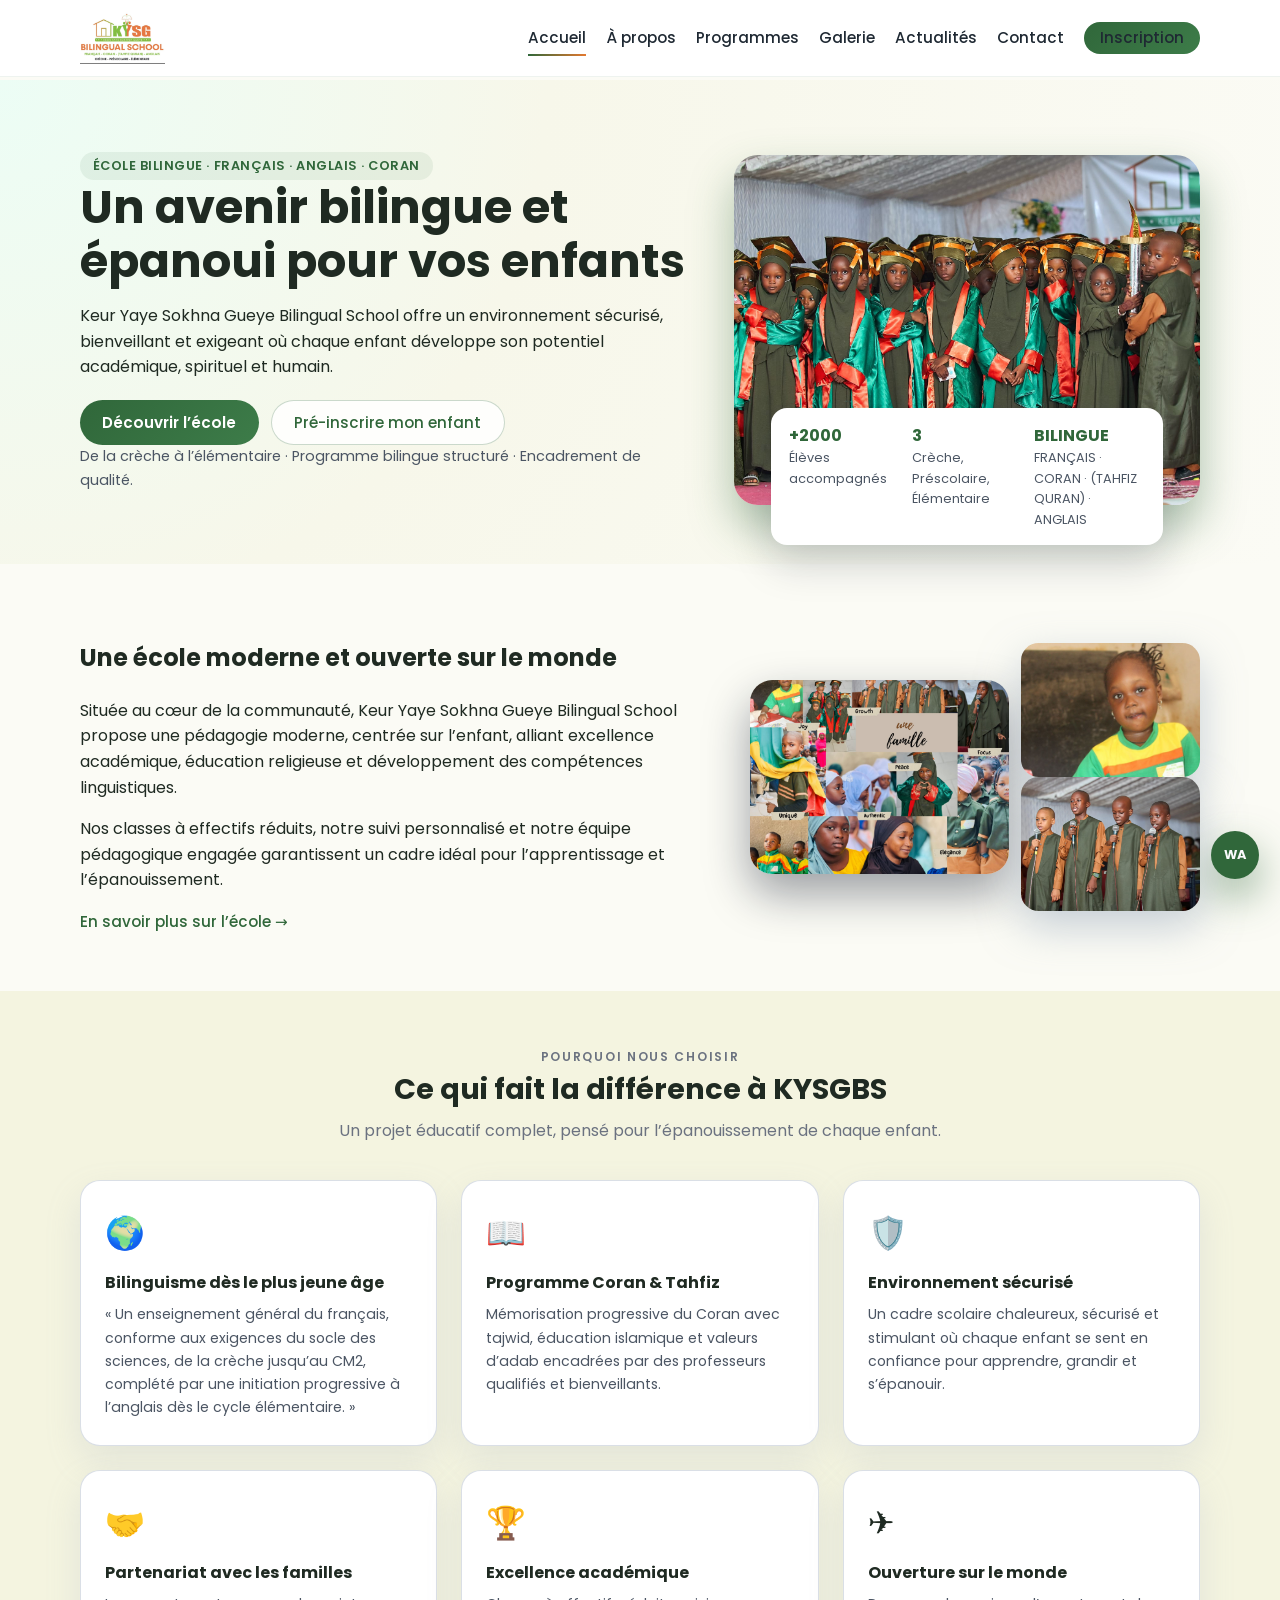
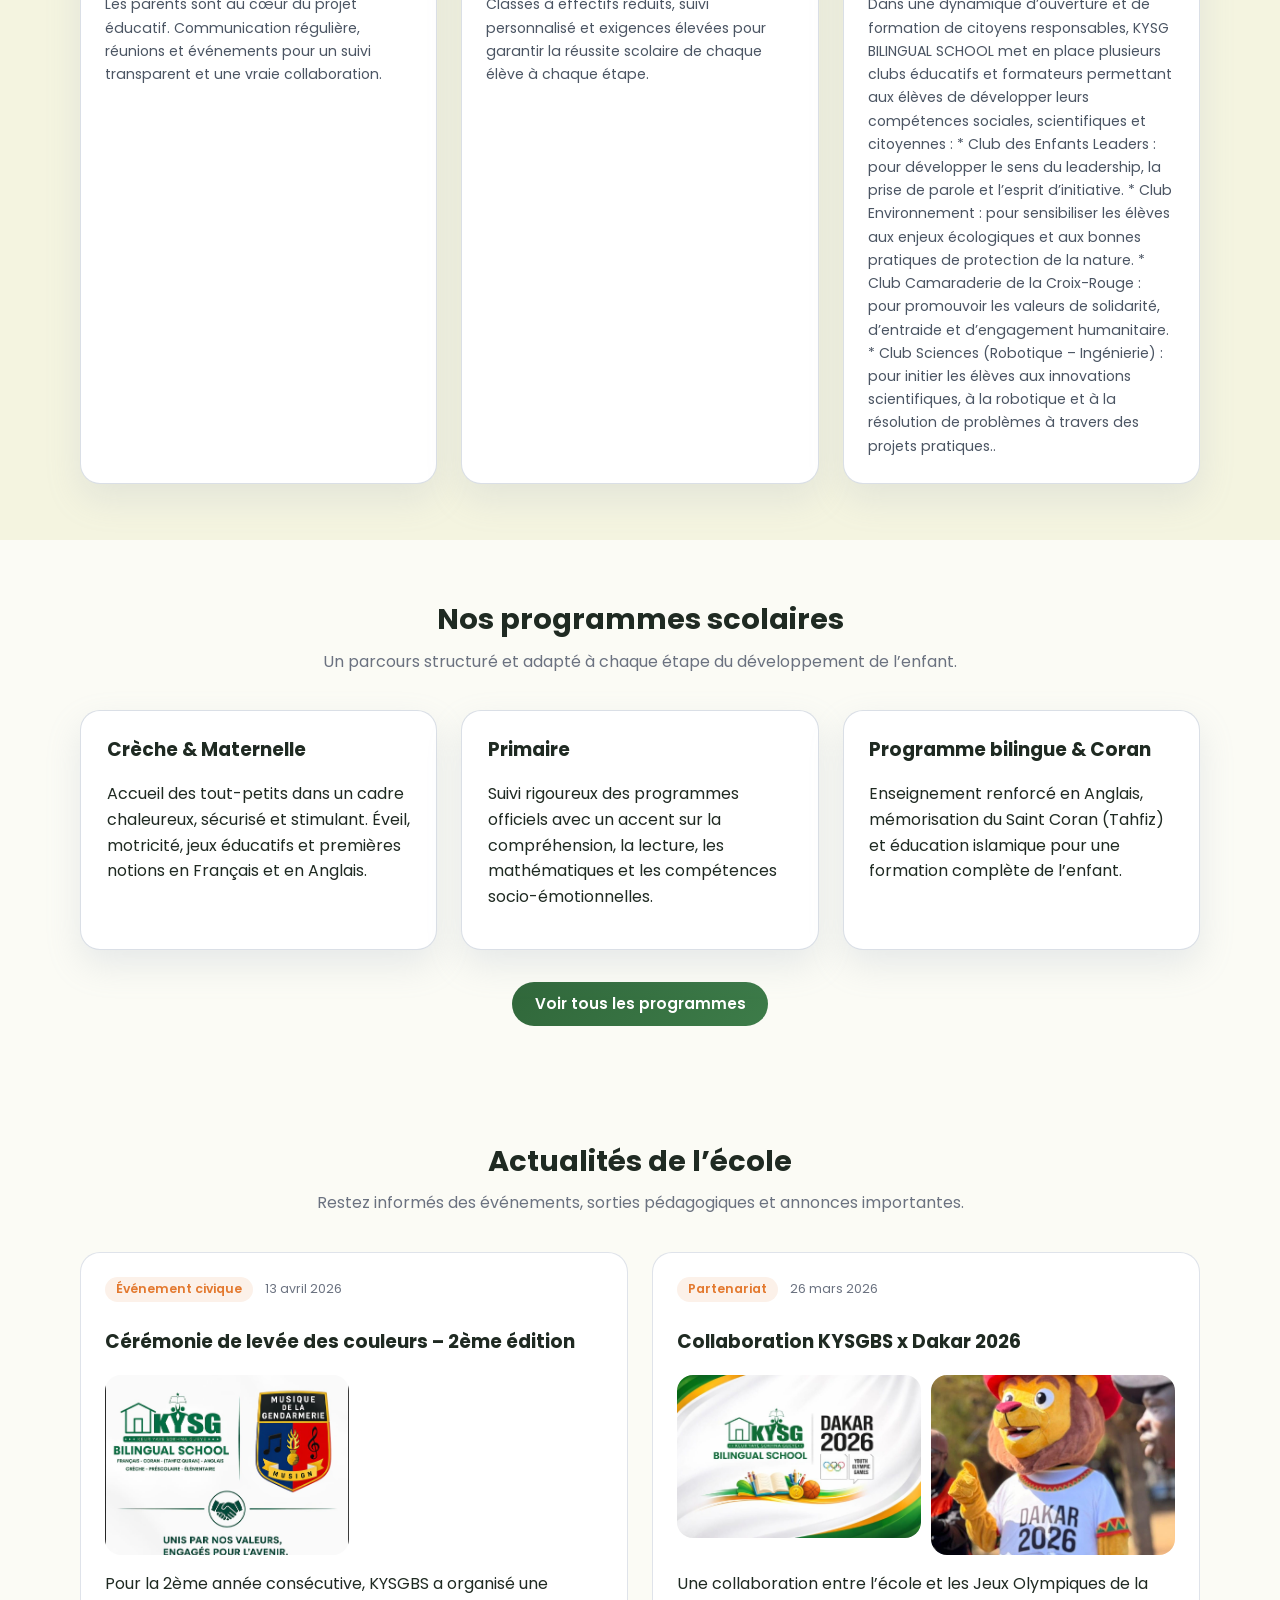
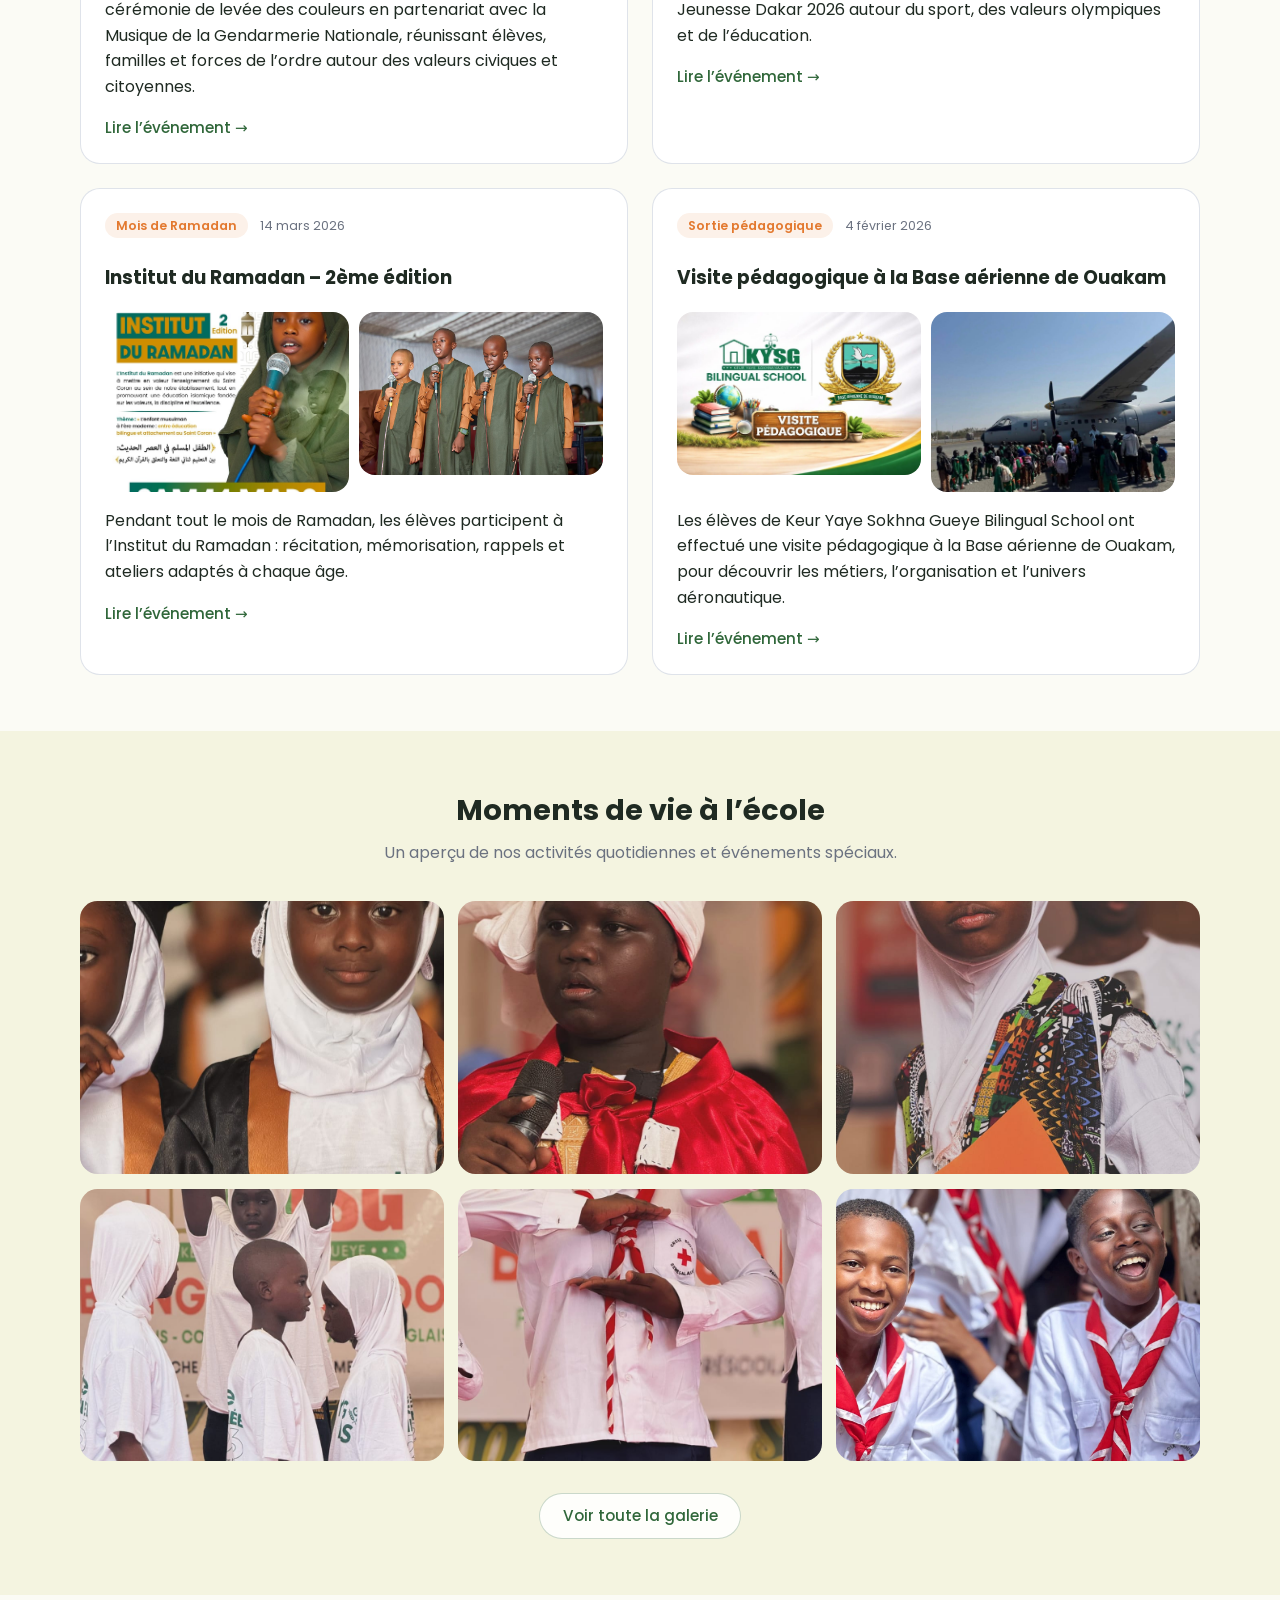
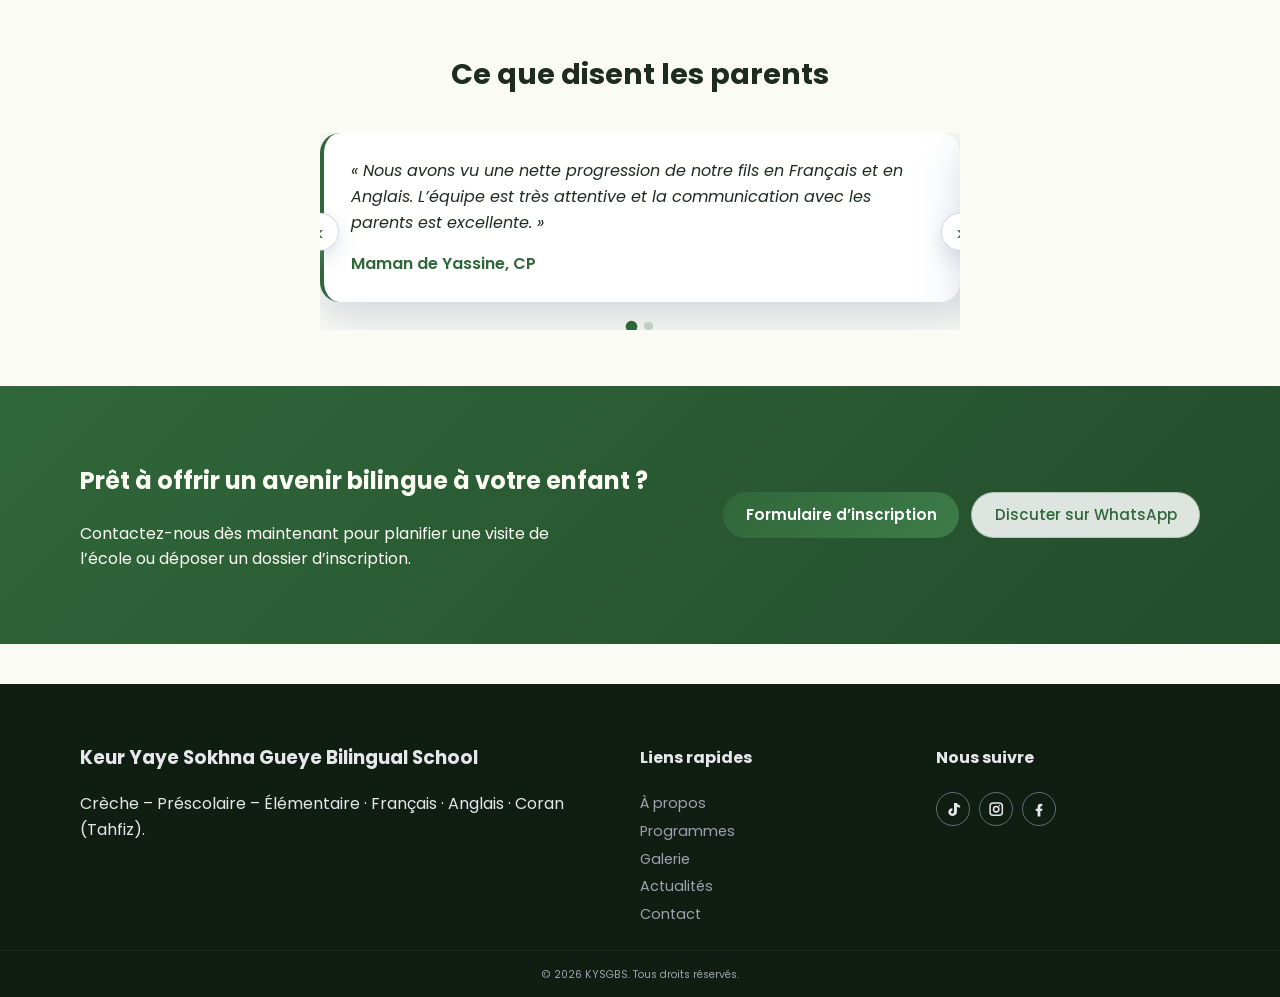
==== commit 39b080b1: "Photos fete de fin d'annee + interactivite du site - Ajout de 11 photos de la fete de fin d'annee (2" ====
--- a/index.html
+++ b/index.html
@@ -252,22 +252,22 @@
         </header>
         <div class="gallery-preview gallery-preview--more">
           <figure class="gallery-card">
-            <img class="gallery-img" src="assets/galerie-eleves-sortie-exterieur.jpg" alt="Élèves en sortie scolaire en plein air" loading="lazy" decoding="async" />
-          </figure>
-          <figure class="gallery-card">
-            <img class="gallery-img" src="assets/galerie-recitation-conference-coran.jpg" alt="Récitation coranique – conférence Saint-Coran" loading="lazy" decoding="async" />
-          </figure>
-          <figure class="gallery-card">
-            <img class="gallery-img" src="assets/galerie-eleves-sortie-plage.jpg" alt="Élèves lors d’une sortie à la plage" loading="lazy" decoding="async" />
-          </figure>
-          <figure class="gallery-card">
-            <img class="gallery-img" src="assets/galerie-trois-enfants-recitation.jpg" alt="Trois élèves en récitation" loading="lazy" decoding="async" />
-          </figure>
-          <figure class="gallery-card">
-            <img class="gallery-img" src="conf.jpg" alt="Séance Coran à KYSGBS" loading="lazy" decoding="async" />
-          </figure>
-          <figure class="gallery-card">
-            <img class="gallery-img" src="one (5).jpg" alt="Mémorisation du Coran" loading="lazy" decoding="async" />
+            <img class="gallery-img" src="fete-fin-annee-eleves-toge-diplome.jpg" alt="Élèves en toge et toque de fin d’année" loading="lazy" decoding="async" />
+          </figure>
+          <figure class="gallery-card">
+            <img class="gallery-img" src="fete-fin-annee-costume-traditionnel-rouge.jpg" alt="Élève en costume traditionnel rouge lors du spectacle de fin d’année" loading="lazy" decoding="async" />
+          </figure>
+          <figure class="gallery-card">
+            <img class="gallery-img" src="fete-fin-annee-tenue-wax-carte-afrique.jpg" alt="Élève en tenue wax colorée tenant une carte de l’Afrique – Fête de fin d’année" loading="lazy" decoding="async" />
+          </figure>
+          <figure class="gallery-card">
+            <img class="gallery-img" src="fete-fin-annee-danse-bras-leves.jpg" alt="Élèves en pleine chorégraphie – Fête de fin d’année" loading="lazy" decoding="async" />
+          </figure>
+          <figure class="gallery-card">
+            <img class="gallery-img" src="fete-fin-annee-croix-rouge-demonstration.jpg" alt="Élève du Club Croix-Rouge lors d’une démonstration – Fête de fin d’année" loading="lazy" decoding="async" />
+          </figure>
+          <figure class="gallery-card">
+            <img class="gallery-img" src="fete-fin-annee-scouts-rires.jpg" alt="Élèves du Club Croix-Rouge riant ensemble – Fête de fin d’année" loading="lazy" decoding="async" />
           </figure>
         </div>
         <div class="section-cta">
@@ -281,21 +281,26 @@
         <header class="section-header">
           <h2>Ce que disent les parents</h2>
         </header>
-        <div class="testimonials-grid">
-          <article class="testimonial">
-            <p>
-              « Nous avons vu une nette progression de notre fils en Français et en Anglais.
-              L’équipe est très attentive et la communication avec les parents est excellente. »
-            </p>
-            <span class="author">Maman de Yassine, CP</span>
-          </article>
-          <article class="testimonial">
-            <p>
-              « L’école offre un très bon équilibre entre religion, sciences et langues.
-              Nos enfants s’y sentent en sécurité et épanouis. »
-            </p>
-            <span class="author">Parents de Aïcha & Marième</span>
-          </article>
+        <div class="testimonial-carousel" id="testimonial-carousel">
+          <div class="testimonial-track">
+            <article class="testimonial">
+              <p>
+                « Nous avons vu une nette progression de notre fils en Français et en Anglais.
+                L’équipe est très attentive et la communication avec les parents est excellente. »
+              </p>
+              <span class="author">Maman de Yassine, CP</span>
+            </article>
+            <article class="testimonial">
+              <p>
+                « L’école offre un très bon équilibre entre religion, sciences et langues.
+                Nos enfants s’y sentent en sécurité et épanouis. »
+              </p>
+              <span class="author">Parents de Aïcha & Marième</span>
+            </article>
+          </div>
+          <button type="button" class="carousel-arrow carousel-arrow--prev" aria-label="Témoignage précédent">‹</button>
+          <button type="button" class="carousel-arrow carousel-arrow--next" aria-label="Témoignage suivant">›</button>
+          <div class="carousel-dots"></div>
         </div>
       </div>
     </section>
--- a/style.css
+++ b/style.css
@@ -1951,4 +1951,177 @@
 }
 .btn-download:hover {
   background: #c86420;
+}
+
+/* ===== ANIMATIONS AU DÉFILEMENT ===== */
+.reveal {
+  opacity: 0;
+  transform: translateY(18px);
+  transition: opacity 0.6s ease, transform 0.6s ease;
+}
+
+.reveal.is-visible {
+  opacity: 1;
+  transform: translateY(0);
+}
+
+/* ===== FAQ ACCORDÉON ===== */
+.faq-list {
+  max-width: 760px;
+  margin-inline: auto;
+  display: flex;
+  flex-direction: column;
+  gap: 0.8rem;
+}
+
+.faq-item {
+  border: 1px solid rgba(148, 163, 184, 0.35);
+  border-radius: 1rem;
+  background: #fff;
+  overflow: hidden;
+}
+
+.faq-question {
+  width: 100%;
+  display: flex;
+  align-items: center;
+  justify-content: space-between;
+  gap: 1rem;
+  padding: 1rem 1.3rem;
+  background: none;
+  border: none;
+  font-family: inherit;
+  font-size: 1rem;
+  font-weight: 600;
+  color: #1f2a22;
+  text-align: left;
+  cursor: pointer;
+}
+
+.faq-icon {
+  flex-shrink: 0;
+  width: 1.6rem;
+  height: 1.6rem;
+  border-radius: 999px;
+  background: rgba(48, 103, 58, 0.1);
+  color: #30673A;
+  display: flex;
+  align-items: center;
+  justify-content: center;
+  font-size: 1.1rem;
+  line-height: 1;
+  transition: transform 0.2s ease, background 0.2s ease;
+}
+
+.faq-item.is-open .faq-icon {
+  transform: rotate(45deg);
+  background: rgba(48, 103, 58, 0.18);
+}
+
+.faq-answer {
+  padding: 0 1.3rem 1.1rem;
+  color: #4b5563;
+  font-size: 0.95rem;
+  line-height: 1.65;
+}
+
+.faq-answer p {
+  margin: 0;
+}
+
+/* ===== CARROUSEL TÉMOIGNAGES ===== */
+.testimonial-carousel {
+  position: relative;
+  max-width: 640px;
+  margin-inline: auto;
+  overflow: hidden;
+}
+
+.testimonial-track {
+  display: flex;
+  transition: transform 0.5s ease;
+}
+
+.testimonial-track .testimonial {
+  flex: 0 0 100%;
+  max-width: 100%;
+  box-sizing: border-box;
+}
+
+.carousel-arrow {
+  position: absolute;
+  top: 50%;
+  transform: translateY(-50%);
+  width: 2.4rem;
+  height: 2.4rem;
+  border-radius: 999px;
+  border: 1px solid rgba(148, 163, 184, 0.4);
+  background: #fff;
+  display: flex;
+  align-items: center;
+  justify-content: center;
+  cursor: pointer;
+  font-size: 1.3rem;
+  color: #30673A;
+  box-shadow: 0 8px 20px rgba(148, 163, 184, 0.3);
+  transition: background 0.15s ease, color 0.15s ease;
+  z-index: 2;
+}
+
+.carousel-arrow:hover {
+  background: #30673A;
+  color: #fff;
+}
+
+.carousel-arrow--prev {
+  left: -1.2rem;
+}
+
+.carousel-arrow--next {
+  right: -1.2rem;
+}
+
+.carousel-dots {
+  display: flex;
+  justify-content: center;
+  gap: 0.5rem;
+  margin-top: 1.2rem;
+}
+
+.carousel-dot {
+  width: 0.55rem;
+  height: 0.55rem;
+  border-radius: 999px;
+  background: rgba(48, 103, 58, 0.25);
+  border: none;
+  cursor: pointer;
+  padding: 0;
+  transition: background 0.15s ease, transform 0.15s ease;
+}
+
+.carousel-dot.is-active {
+  background: #30673A;
+  transform: scale(1.3);
+}
+
+@media (max-width: 640px) {
+  .carousel-arrow--prev {
+    left: 0.2rem;
+  }
+
+  .carousel-arrow--next {
+    right: 0.2rem;
+  }
+}
+
+@media (prefers-reduced-motion: reduce) {
+  .reveal {
+    opacity: 1;
+    transform: none;
+    transition: none;
+  }
+
+  .testimonial-track {
+    transition: none;
+  }
 }
